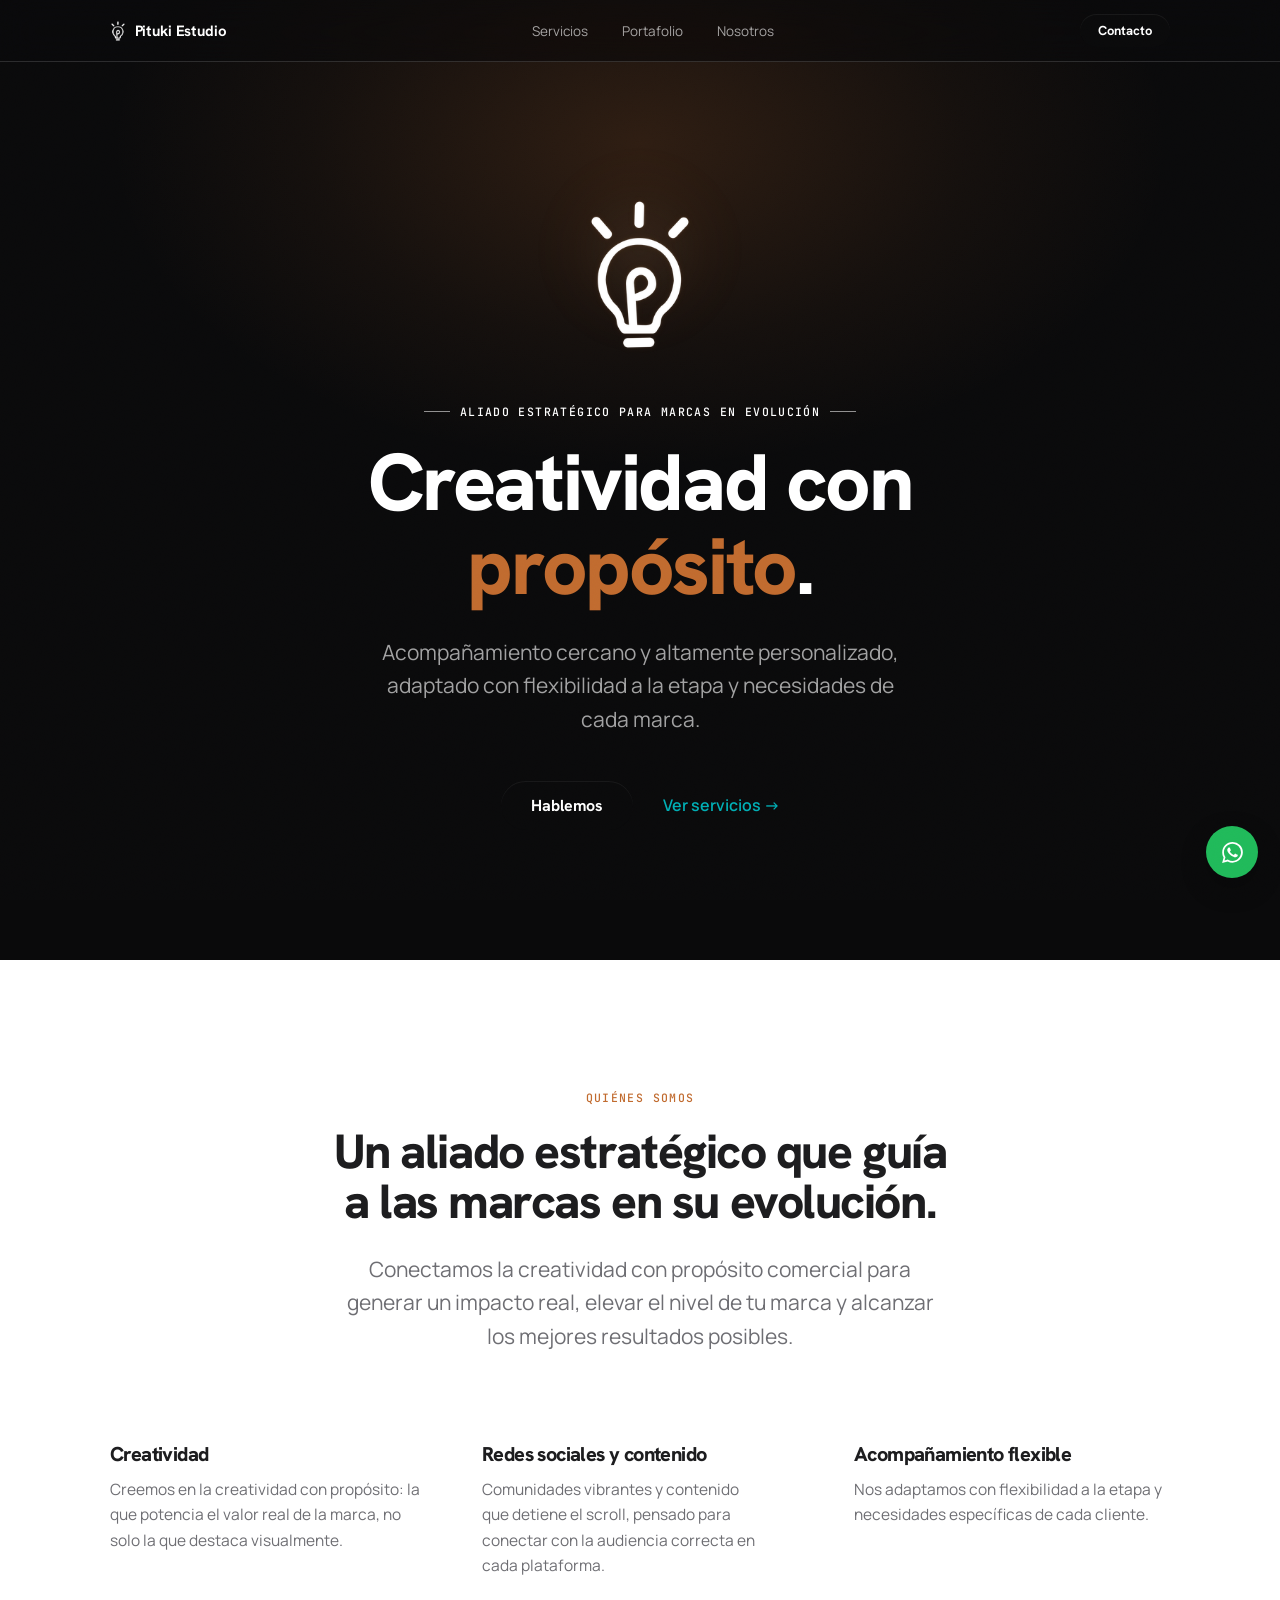
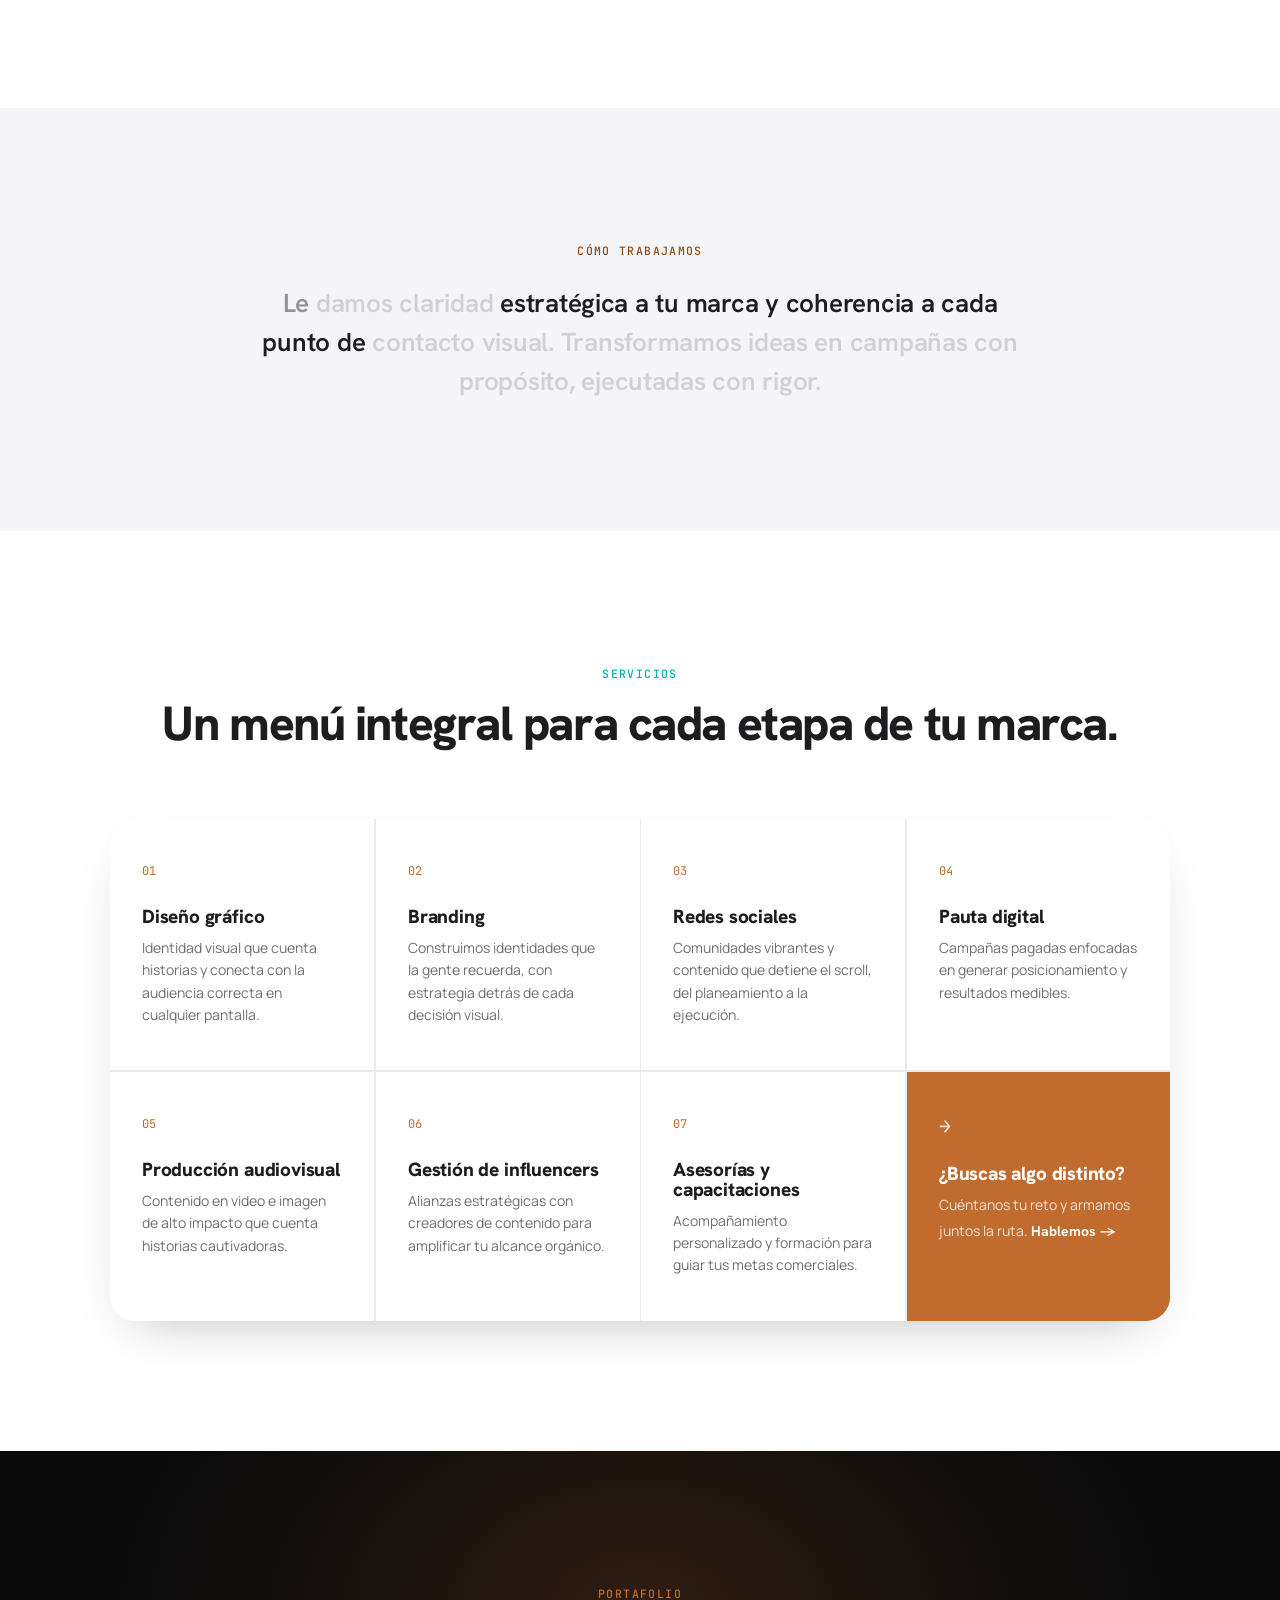
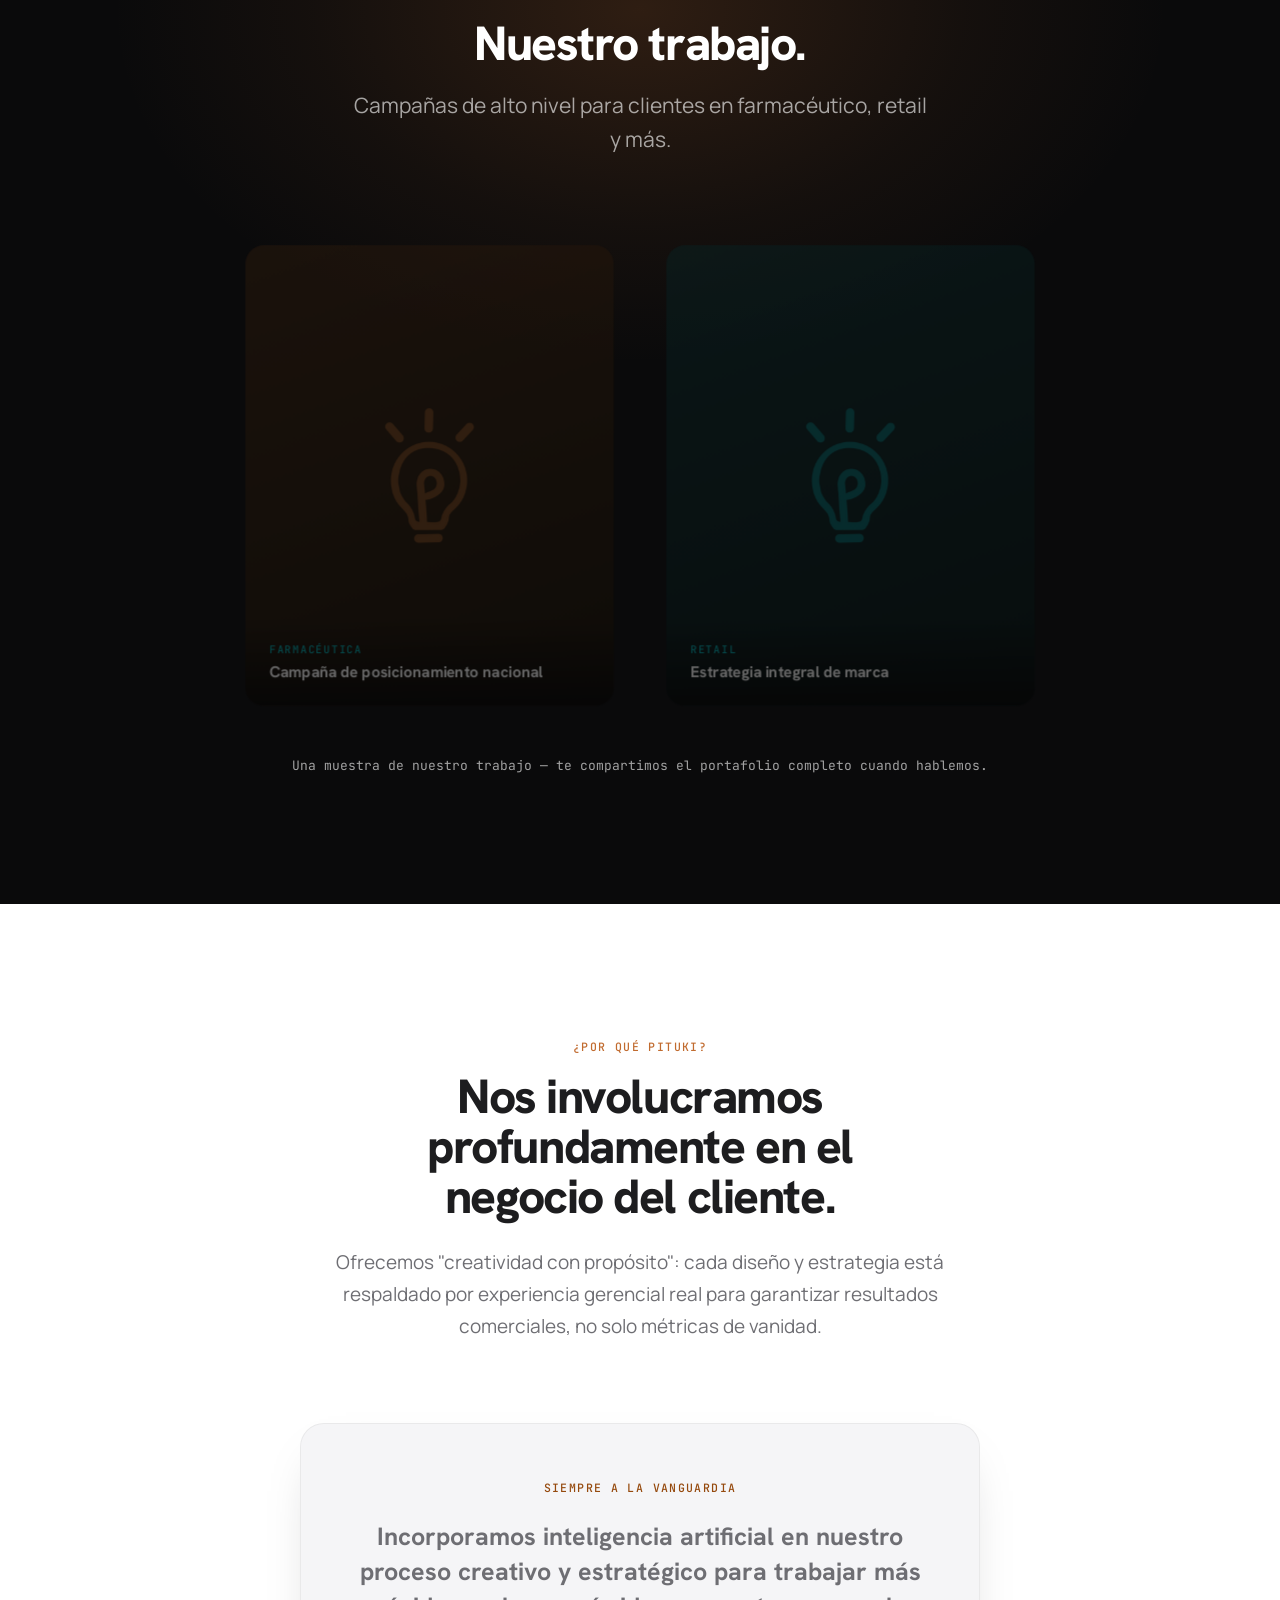
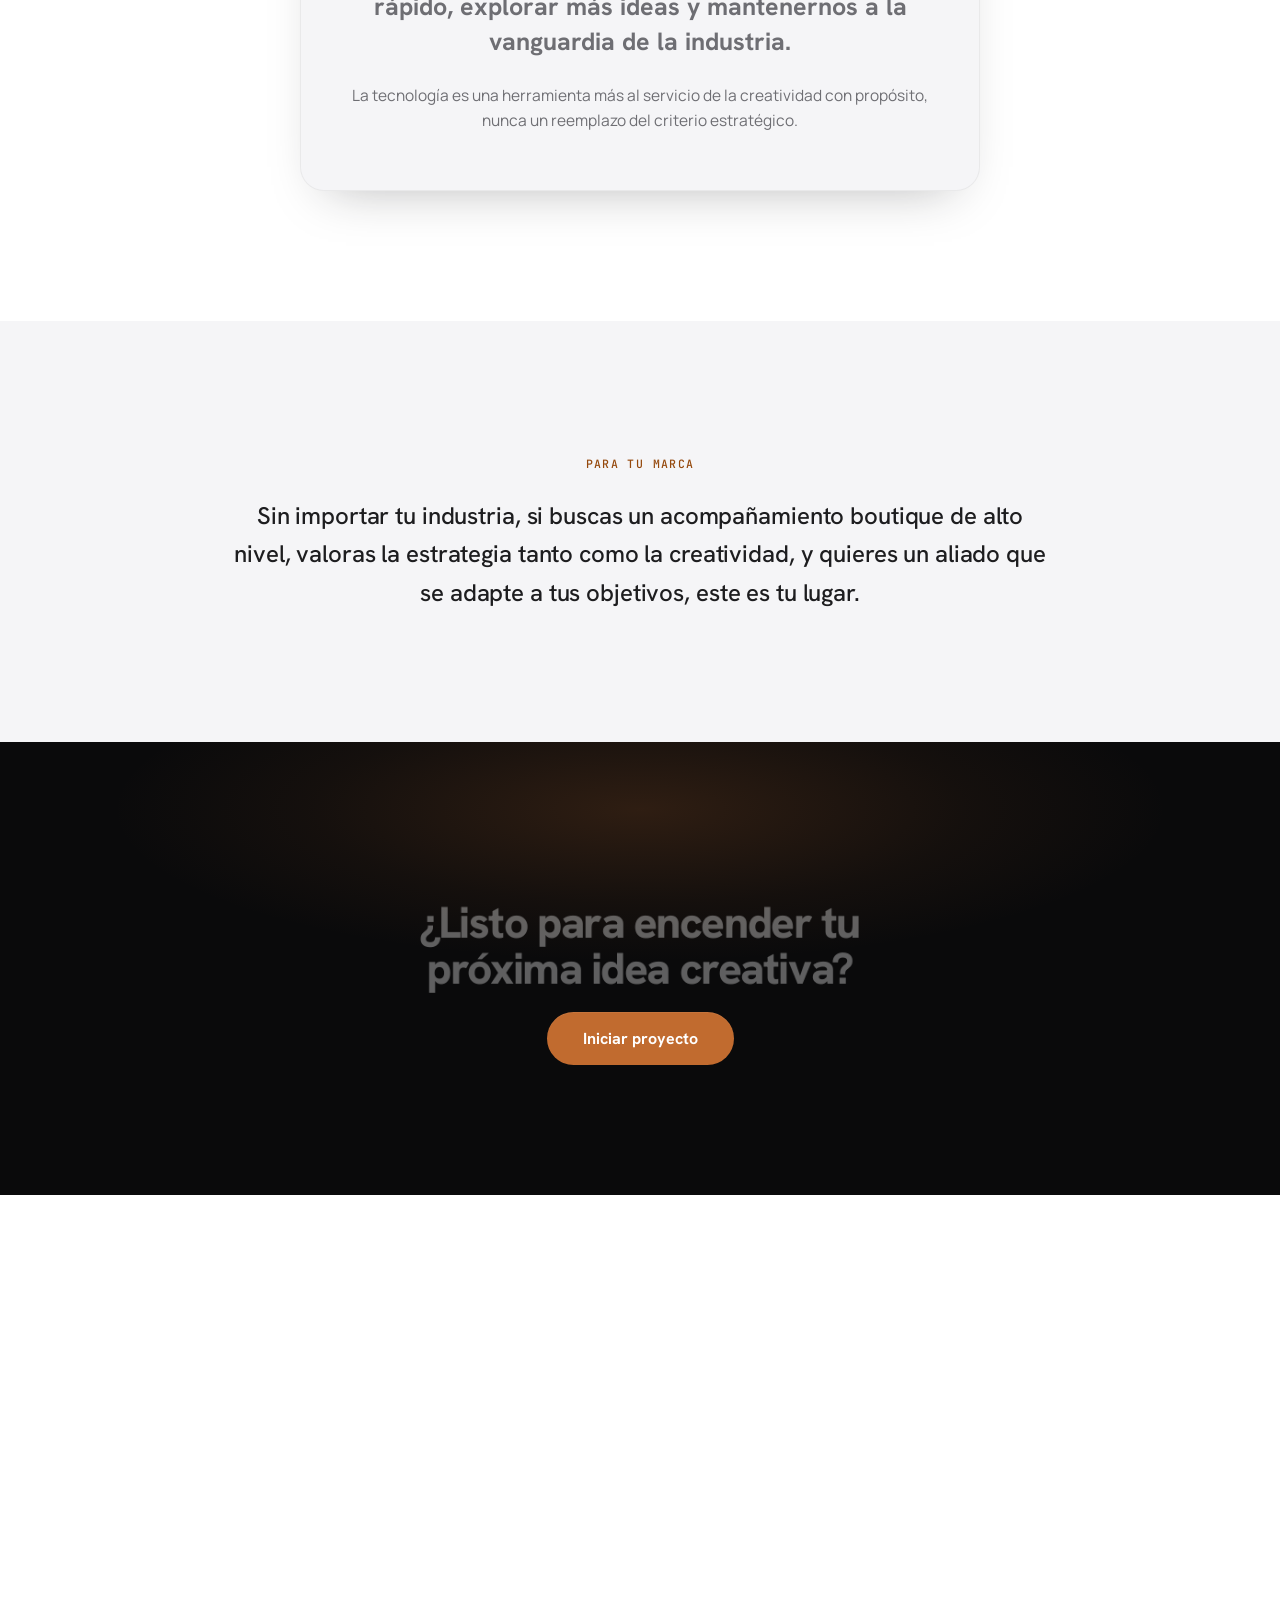
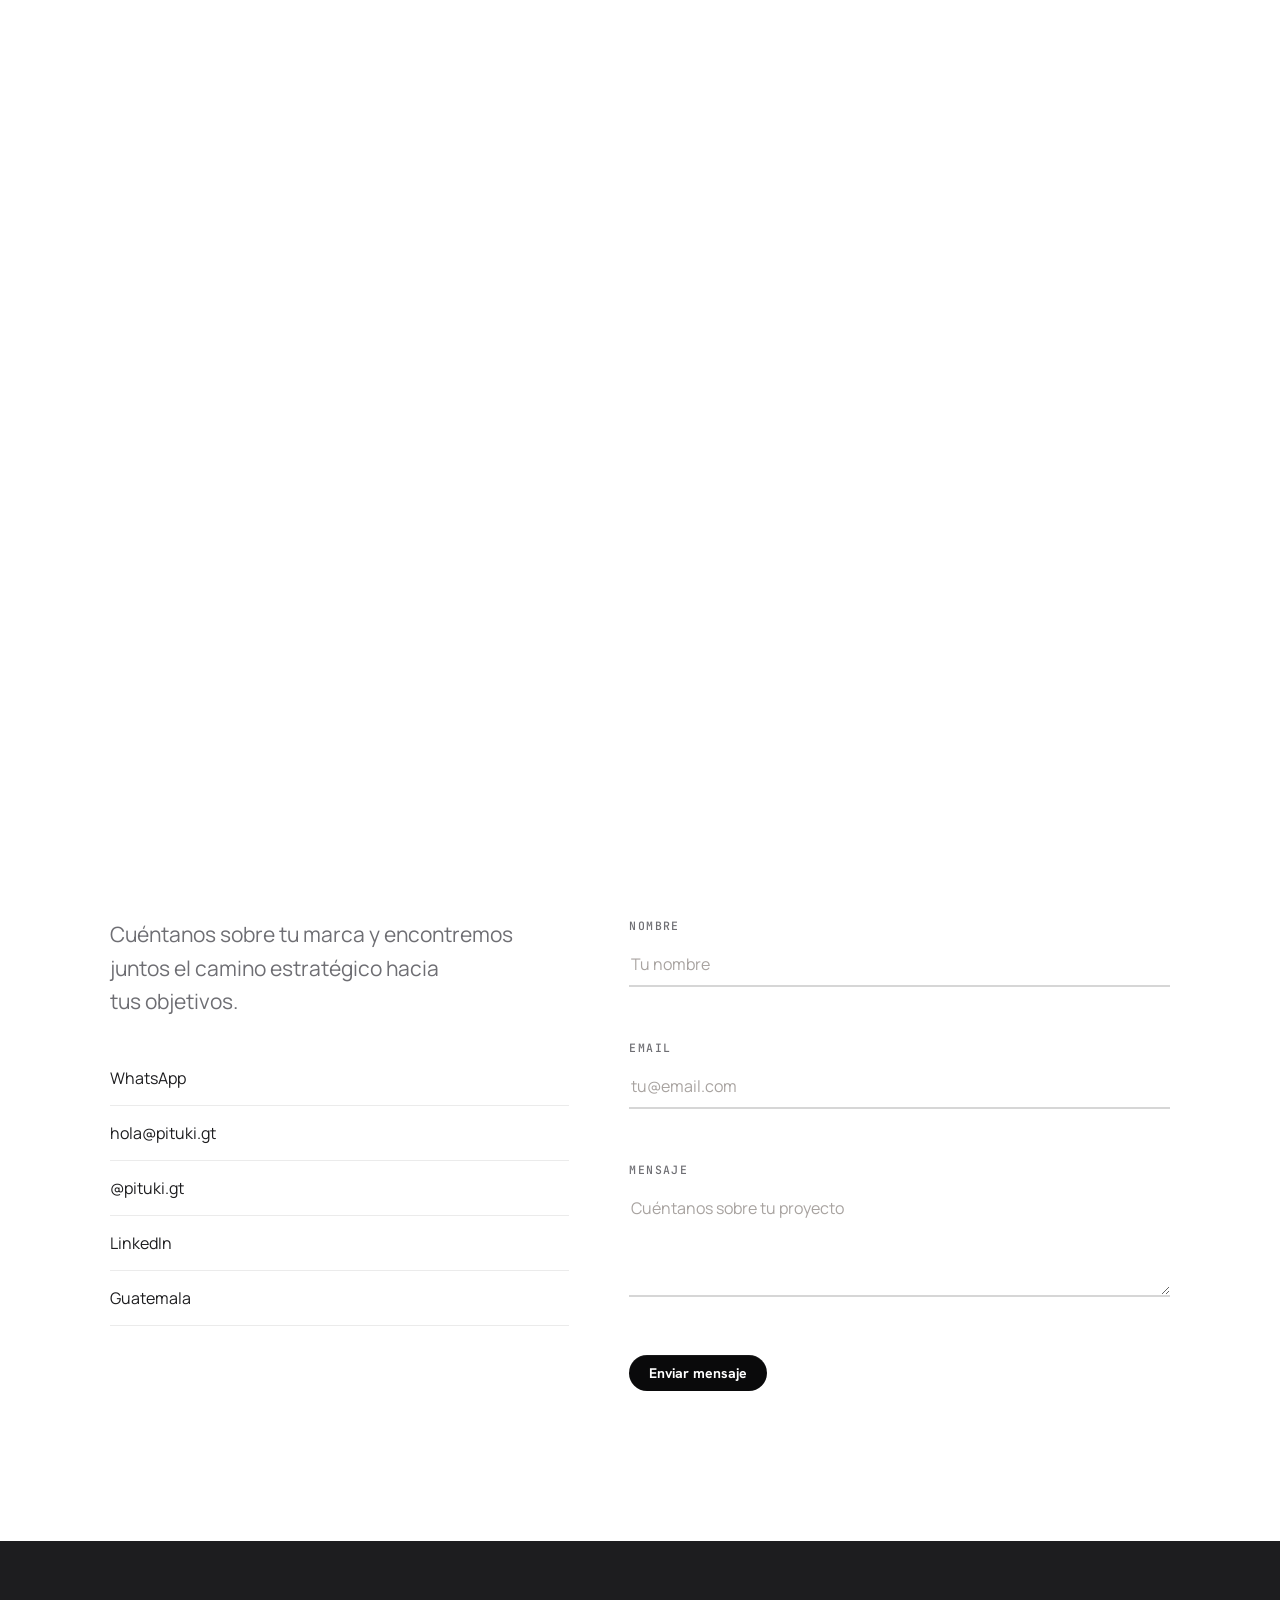
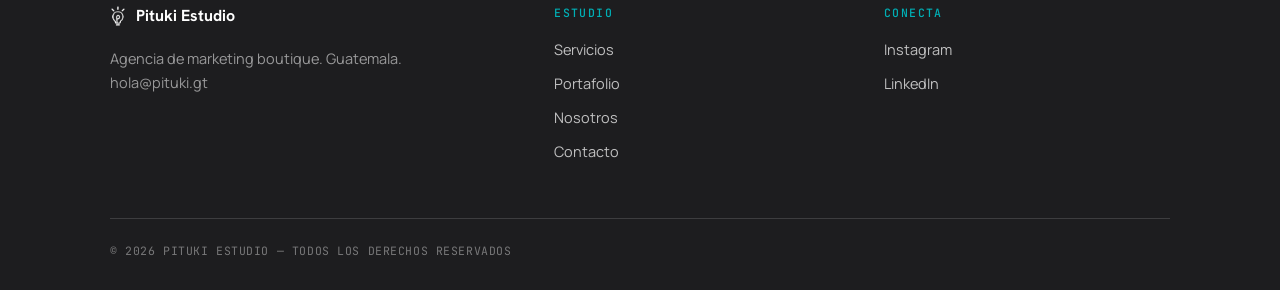
==== index.html @ 7d59afbc "Conectar contacto: WhatsApp real + formulario al correo (FormSubmit) - Numero de WhatsApp real (+502" ====
<!DOCTYPE html>
<html lang="es">
<head>
<meta charset="utf-8"/>
<meta name="viewport" content="width=device-width, initial-scale=1.0"/>
<title>Pituki Estudio — Diseño con Intención</title>
<meta name="description" content="Pituki Estudio — agencia de marketing boutique en Guatemala. Creatividad con propósito: branding, diseño, redes, pauta y producción audiovisual."/>
<meta name="theme-color" content="#0a0a0b"/>
<link rel="canonical" href="https://pituki-estudio.vercel.app/"/>
<link rel="icon" href="data:image/svg+xml,%3Csvg xmlns='http://www.w3.org/2000/svg' viewBox='0 0 32 32'%3E%3Crect width='32' height='32' rx='7' fill='%230a0a0b'/%3E%3Cpath d='M16 6a7 7 0 0 0-4 12.7V21a2 2 0 0 0 2 2h4a2 2 0 0 0 2-2v-2.3A7 7 0 0 0 16 6z' fill='none' stroke='%23c16b2f' stroke-width='2'/%3E%3Cpath d='M13.5 25.5h5' stroke='%23c16b2f' stroke-width='2' stroke-linecap='round'/%3E%3C/svg%3E"/>
<meta property="og:type" content="website"/>
<meta property="og:title" content="Pituki Estudio — Creatividad con propósito"/>
<meta property="og:description" content="Agencia de marketing boutique en Guatemala. Estrategia, branding, redes, pauta y producción audiovisual con propósito comercial."/>
<meta property="og:url" content="https://pituki-estudio.vercel.app/"/>
<meta property="og:locale" content="es_GT"/>
<meta name="twitter:card" content="summary_large_image"/>
<link rel="preconnect" href="https://fonts.googleapis.com">
<link rel="preconnect" href="https://fonts.gstatic.com" crossorigin>
<link href="https://fonts.googleapis.com/css2?family=Hanken+Grotesk:wght@500;600;700;800&family=Manrope:wght@400;500;600&family=JetBrains+Mono:wght@500&display=swap" rel="stylesheet">
<link rel="stylesheet" href="css/styles.css">
</head>
<body>
<div id="progress" aria-hidden="true"></div>

<nav id="mainNav" class="dark">
  <div class="nav-inner">
    <a href="#" class="brand">
      <img id="navLogo" src="[data-uri]" alt="Pituki Estudio"/>
      <span>Pituki Estudio</span>
    </a>
    <div class="nav-links">
      <a href="#servicios">Servicios</a>
      <a href="#portafolio">Portafolio</a>
      <a href="#nosotros">Nosotros</a>
    </div>
    <a href="#contacto" class="btn btn-primary">Contacto</a>
  </div>
</nav>

<main id="contenido">
<!-- HERO -->
<section class="band band-black" style="padding-top:190px;">
  <div class="wrap center hero-enter">
    <img class="icon-mark" src="[data-uri]" alt=""/>
    <div class="kicker label"><span class="rule"></span> ALIADO ESTRATÉGICO PARA MARCAS EN EVOLUCIÓN <span class="rule"></span></div>
    <h1 class="h-hero">Creatividad con<br/><em>propósito</em>.</h1>
    <p class="sub center" style="margin-top:28px;">Acompañamiento cercano y altamente personalizado, adaptado con flexibilidad a la etapa y necesidades de cada marca.</p>
    <div class="hero-actions">
      <a href="#contacto" class="btn btn-primary" style="padding:14px 30px; font-size:16px;">Hablemos</a>
      <a href="#servicios" class="link-more">Ver servicios →</a>
    </div>
  </div>
</section>

<!-- NOSOTROS -->
<section id="nosotros" class="band band-white">
  <div class="wrap center rv">
    <div class="kicker label" style="color:var(--terracotta);"><span class="rule" style="background:var(--terracotta);"></span> QUIÉNES SOMOS <span class="rule" style="background:var(--terracotta);"></span></div>
    <h2 class="h-section center" style="max-width:820px;">Un aliado estratégico que guía a las marcas en su evolución.</h2>
    <p class="sub center" style="margin:26px auto 0;">Conectamos la creatividad con propósito comercial para generar un impacto real, elevar el nivel de tu marca y alcanzar los mejores resultados posibles.</p>
    <div class="pillars" data-stagger>
      <div><h4>Creatividad</h4><p>Creemos en la creatividad con propósito: la que potencia el valor real de la marca, no solo la que destaca visualmente.</p></div>
      <div><h4>Redes sociales y contenido</h4><p>Comunidades vibrantes y contenido que detiene el scroll, pensado para conectar con la audiencia correcta en cada plataforma.</p></div>
      <div><h4>Acompañamiento flexible</h4><p>Nos adaptamos con flexibilidad a la etapa y necesidades específicas de cada cliente.</p></div>
    </div>
  </div>
</section>

<!-- PROBLEMA -->
<section class="band band-gray">
  <div class="wrap center rv">
    <span class="label" style="color:var(--terracotta-deep);">CÓMO TRABAJAMOS</span>
    <p class="sc-words" style="font-family:'Hanken Grotesk'; font-weight:600; font-size:26px; line-height:1.5; max-width:760px; margin:24px auto 0; letter-spacing:-0.01em;">
      Le damos claridad estratégica a tu marca y coherencia a cada punto de contacto visual. Transformamos ideas en campañas con propósito, ejecutadas con rigor.
    </p>
  </div>
</section>

<!-- SERVICIOS -->
<section id="servicios" class="band band-white">
  <div class="wrap">
    <div class="center rv">
      <span class="label" style="color:var(--cyan);">SERVICIOS</span>
      <h2 class="h-section center" style="margin-top:16px;">Un menú integral para cada etapa de tu marca.</h2>
    </div>
    <div class="svc-grid" data-stagger>
      <div class="svc-tile"><span class="svc-num">01</span><h3>Diseño gráfico</h3><p>Identidad visual que cuenta historias y conecta con la audiencia correcta en cualquier pantalla.</p></div>
      <div class="svc-tile"><span class="svc-num">02</span><h3>Branding</h3><p>Construimos identidades que la gente recuerda, con estrategia detrás de cada decisión visual.</p></div>
      <div class="svc-tile"><span class="svc-num">03</span><h3>Redes sociales</h3><p>Comunidades vibrantes y contenido que detiene el scroll, del planeamiento a la ejecución.</p></div>
      <div class="svc-tile"><span class="svc-num">04</span><h3>Pauta digital</h3><p>Campañas pagadas enfocadas en generar posicionamiento y resultados medibles.</p></div>
      <div class="svc-tile"><span class="svc-num">05</span><h3>Producción audiovisual</h3><p>Contenido en video e imagen de alto impacto que cuenta historias cautivadoras.</p></div>
      <div class="svc-tile"><span class="svc-num">06</span><h3>Gestión de influencers</h3><p>Alianzas estratégicas con creadores de contenido para amplificar tu alcance orgánico.</p></div>
      <div class="svc-tile"><span class="svc-num">07</span><h3>Asesorías y capacitaciones</h3><p>Acompañamiento personalizado y formación para guiar tus metas comerciales.</p></div>
      <a href="#contacto" class="svc-tile svc-cta"><span class="svc-num">→</span><h3>¿Buscas algo distinto?</h3><p>Cuéntanos tu reto y armamos juntos la ruta. <span class="svc-cta-link">Hablemos →</span></p></a>
    </div>
  </div>
</section>

<!-- PORTAFOLIO -->
<section id="portafolio" class="band band-black">
  <div class="wrap">
    <div class="center rv">
      <span class="label" style="color:var(--terracotta);">PORTAFOLIO</span>
      <h2 class="h-section center" style="margin-top:16px;">Nuestro trabajo.</h2>
      <p class="sub center" style="margin:20px auto 0;">Campañas de alto nivel para clientes en farmacéutico, retail y más.</p>
    </div>
    <div class="port-grid">
      <div class="port-card" style="background:linear-gradient(160deg,#3a2312,#1a1208);">
        <div class="field"><img src="[data-uri]" alt=""/></div>
        <div class="drawer"><span class="label">FARMACÉUTICA</span><strong>Campaña de posicionamiento nacional</strong></div>
      </div>
      <div class="port-card" style="background:linear-gradient(160deg,#0d2e2f,#071617);">
        <div class="field"><img src="[data-uri]" alt=""/></div>
        <div class="drawer"><span class="label">RETAIL</span><strong>Estrategia integral de marca</strong></div>
      </div>
    </div>
    <p class="port-note">Una muestra de nuestro trabajo — te compartimos el portafolio completo cuando hablemos.</p>
  </div>
</section>

<!-- DIFERENCIADORES -->
<section class="band band-white">
  <div class="wrap diff-wrap rv">
    <span class="label" style="color:var(--terracotta);">¿POR QUÉ PITUKI?</span>
    <h2 class="h-section center" style="margin-top:16px;">Nos involucramos profundamente en el negocio del cliente.</h2>
    <p>Ofrecemos "creatividad con propósito": cada diseño y estrategia está respaldado por experiencia gerencial real para garantizar resultados comerciales, no solo métricas de vanidad.</p>
    <div class="achievement">
      <span class="label">SIEMPRE A LA VANGUARDIA</span>
      <p>Incorporamos inteligencia artificial en nuestro proceso creativo y estratégico para trabajar más rápido, explorar más ideas y mantenernos a la vanguardia de la industria.</p>
      <p>La tecnología es una herramienta más al servicio de la creatividad con propósito, nunca un reemplazo del criterio estratégico.</p>
    </div>
  </div>
</section>

<!-- PARA TI -->
<section class="band band-gray">
  <div class="wrap center rv">
    <span class="label" style="color:var(--terracotta-deep);">PARA TU MARCA</span>
    <p style="font-family:'Hanken Grotesk'; font-weight:500; font-size:24px; line-height:1.6; max-width:820px; margin:24px auto 0; letter-spacing:-0.005em;">
      Sin importar tu industria, si buscas un acompañamiento boutique de alto nivel, valoras la estrategia tanto como la creatividad, y quieres un aliado que se adapte a tus objetivos, este es tu lugar.
    </p>
  </div>
</section>

<!-- CTA -->
<section class="band band-black sc-peak">
  <span class="sc-bloom" aria-hidden="true"></span>
  <div class="wrap center rv">
    <h2 class="h-section center" style="max-width:640px; margin:0 auto;">¿Listo para encender tu próxima idea creativa?</h2>
    <div class="cta-actions">
      <a href="#contacto" class="btn btn-primary" style="background:var(--terracotta); padding:16px 36px; font-size:16px;">Iniciar proyecto</a>
    </div>
  </div>
</section>

<!-- CONTACTO -->
<section id="contacto" class="band band-white">
  <div class="wrap">
    <div class="center rv">
      <span class="label" style="color:var(--cyan);">CONTACTO</span>
      <h2 class="h-section center" style="margin-top:16px;">Hablemos.</h2>
    </div>
    <div class="contact-grid rv">
      <div>
        <p class="sub">Cuéntanos sobre tu marca y encontremos juntos el camino estratégico hacia tus objetivos.</p>
        <div class="contact-list">
          <a href="https://wa.me/50251315816">WhatsApp</a>
          <a href="mailto:hola@pituki.gt">hola@pituki.gt</a>
          <a href="https://instagram.com/pituki.gt">@pituki.gt</a>
          <a href="https://www.linkedin.com/company/pituki">LinkedIn</a>
          <div>Guatemala</div>
        </div>
      </div>
      <form id="contactForm" novalidate>
        <div class="field-group">
          <label class="label" for="cf-nombre">NOMBRE</label>
          <input id="cf-nombre" name="nombre" type="text" autocomplete="name" placeholder="Tu nombre"/>
          <span class="field-error" data-for="cf-nombre">Escribe tu nombre.</span>
        </div>
        <div class="field-group">
          <label class="label" for="cf-email">EMAIL</label>
          <input id="cf-email" name="email" type="email" autocomplete="email" placeholder="tu@email.com"/>
          <span class="field-error" data-for="cf-email">Escribe un correo válido.</span>
        </div>
        <div class="field-group">
          <label class="label" for="cf-mensaje">MENSAJE</label>
          <textarea id="cf-mensaje" name="mensaje" rows="4" placeholder="Cuéntanos sobre tu proyecto"></textarea>
          <span class="field-error" data-for="cf-mensaje">Cuéntanos un poco sobre tu proyecto.</span>
        </div>
        <button type="submit" class="btn btn-primary">Enviar mensaje</button>
        <p class="form-msg" role="status" aria-live="polite"></p>
      </form>
    </div>
  </div>
</section>
</main>

<footer>
  <div class="wrap">
    <div class="foot-grid">
      <div>
        <div class="foot-brand"><img src="[data-uri]" alt="Pituki Estudio"/><span>Pituki Estudio</span></div>
        <p>Agencia de marketing boutique. Guatemala.<br/>hola@pituki.gt</p>
      </div>
      <div>
        <h5 class="label">ESTUDIO</h5>
        <ul><li><a href="#servicios">Servicios</a></li><li><a href="#portafolio">Portafolio</a></li><li><a href="#nosotros">Nosotros</a></li><li><a href="#contacto">Contacto</a></li></ul>
      </div>
      <div>
        <h5 class="label">CONECTA</h5>
        <ul><li><a href="https://instagram.com/pituki.gt">Instagram</a></li><li><a href="https://www.linkedin.com/company/pituki">LinkedIn</a></li></ul>
      </div>
    </div>
    <div class="foot-bottom">© 2026 PITUKI ESTUDIO — TODOS LOS DERECHOS RESERVADOS</div>
  </div>
</footer>

<a id="wa" href="https://wa.me/50251315816" target="_blank" aria-label="WhatsApp">
  <svg viewBox="0 0 24 24" fill="white"><path d="M12.04 2C6.58 2 2.13 6.45 2.13 11.91c0 1.72.45 3.4 1.31 4.88L2.05 22l5.36-1.4a9.9 9.9 0 0 0 4.63 1.18h.01c5.46 0 9.9-4.45 9.9-9.91 0-2.65-1.03-5.14-2.9-7.01A9.82 9.82 0 0 0 12.04 2zm0 18.06h-.01a8.2 8.2 0 0 1-4.18-1.14l-.3-.18-3.18.83.85-3.1-.2-.32a8.18 8.18 0 0 1-1.26-4.36c0-4.52 3.68-8.2 8.2-8.2 2.19 0 4.25.85 5.8 2.4a8.14 8.14 0 0 1 2.4 5.8c0 4.52-3.68 8.27-8.12 8.27zm4.5-6.15c-.25-.12-1.46-.72-1.69-.8-.23-.08-.39-.12-.56.12-.16.25-.64.8-.78.96-.14.16-.29.18-.53.06-.25-.12-1.04-.38-1.99-1.22a7.46 7.46 0 0 1-1.38-1.71c-.14-.25-.02-.38.11-.5.11-.11.25-.29.37-.43.12-.14.16-.25.25-.41.08-.16.04-.31-.02-.43-.06-.12-.56-1.35-.77-1.85-.2-.48-.41-.42-.56-.43h-.48c-.16 0-.43.06-.66.31-.23.25-.86.85-.86 2.07 0 1.22.89 2.4 1.01 2.56.12.16 1.75 2.67 4.24 3.74.59.26 1.05.41 1.41.52.59.19 1.13.16 1.55.1.47-.07 1.46-.6 1.67-1.18.21-.58.21-1.07.14-1.18-.06-.1-.22-.16-.47-.28z"/></svg>
</a>

<script src="js/vendor/gsap.min.js"></script>
<script src="js/vendor/ScrollTrigger.min.js"></script>
<script src="js/main.js"></script>
<script src="js/scroll.js"></script>
</body>
</html>
---- css/styles.css ----
/* ==========================================================================
   Pituki Estudio — Hoja de estilos
   Sistema de diseno: secciones full-bleed alternando negro/blanco/gris,
   tipografia Hanken Grotesk / Manrope / JetBrains Mono.
   ========================================================================== */

  :root{
    --black:#0a0a0b;              /* off-black tibio en vez de negro puro */
    --ink:#1d1d1f;               /* texto principal, mas suave que el negro */
    --white:#ffffff;
    --gray:#f5f5f7;
    --gray-deep:#1d1d1f;
    --terracotta:#c16b2f;
    --terracotta-deep:#95490d;
    --cyan:#00afb5;
    --muted:#6e6e73;
    --muted-dark:rgba(255,255,255,0.62);
    --line:rgba(0,0,0,0.08);
    --line-inverse:rgba(255,255,255,0.14);
    --ease:cubic-bezier(.16,1,.3,1);
    --shadow-soft:0 22px 50px -28px rgba(29,29,31,.35);   /* sombra neutra suave */
    --shadow-warm:0 26px 60px -30px rgba(149,73,13,.42);  /* sombra tintada terracota */
  }
  *{box-sizing:border-box; margin:0; padding:0;}
  html{scroll-behavior:smooth;}
  body{font-family:'Manrope',sans-serif; background:var(--white); color:var(--ink); -webkit-font-smoothing:antialiased; overflow-x:hidden;}
  h1,h2,h3,h4,.display{font-family:'Hanken Grotesk',sans-serif; font-weight:800; letter-spacing:-0.03em; line-height:1.04; text-wrap:balance;}
  p{text-wrap:pretty;}
  .label{font-family:'JetBrains Mono',monospace; font-size:11.5px; font-weight:500; letter-spacing:0.12em; text-transform:uppercase; font-variant-numeric:tabular-nums;}
  a{color:inherit; text-decoration:none;}
  img{display:block; max-width:100%;}
  button{font-family:inherit; cursor:pointer; border:none; background:none;}

  /* Accesibilidad: anillo de foco visible y consistente para teclado */
  a:focus-visible, button:focus-visible, input:focus-visible, textarea:focus-visible{
    outline:2px solid var(--terracotta); outline-offset:3px; border-radius:5px;
  }

  /* Grano sutil global: rompe la planitud digital sin ensuciar el color */
  body::after{
    content:''; position:fixed; inset:0; z-index:9999; pointer-events:none; opacity:.035;
    mix-blend-mode:overlay;
    background-image:url("data:image/svg+xml,%3Csvg xmlns='http://www.w3.org/2000/svg' width='140' height='140'%3E%3Cfilter id='n'%3E%3CfeTurbulence type='fractalNoise' baseFrequency='0.9' numOctaves='2' stitchTiles='stitch'/%3E%3C/filter%3E%3Crect width='100%25' height='100%25' filter='url(%23n)'/%3E%3C/svg%3E");
  }

  /* Barra de progreso de lectura (scroll) — animada por transform (GPU) */
  #progress{position:fixed; top:0; left:0; height:2px; width:100%; z-index:200;
    transform:scaleX(0); transform-origin:left; will-change:transform;
    background:linear-gradient(90deg, var(--terracotta), var(--terracotta-deep));}
  .wrap{max-width:1180px; margin:0 auto; padding:0 24px;}
  @media(min-width:900px){ .wrap{padding:0 60px;} }
  .center{text-align:center; margin-left:auto; margin-right:auto;}

  /* --- Scroll reveal: mas fluido, con blur + micro-escala, sin perder sobriedad --- */
  .rv{opacity:0; transform:translateY(30px) scale(.985); filter:blur(6px);
      transition:opacity .9s var(--ease), transform 1.05s var(--ease), filter .9s var(--ease);
      will-change:opacity, transform, filter;}
  .rv.on{opacity:1; transform:none; filter:blur(0);}

  /* Reveal escalonado: los hijos de un grupo [data-stagger] entran en secuencia (delay via JS) */
  [data-stagger]{--stagger-step:70ms;}

  /* Entrada del hero al cargar la pagina */
  @keyframes heroIn{from{opacity:0; transform:translateY(26px); filter:blur(10px);}
                    to{opacity:1; transform:none; filter:blur(0);}}
  .hero-enter > *{opacity:0; animation:heroIn 1.05s var(--ease) forwards;}
  .hero-enter > *:nth-child(1){animation-delay:.05s;}
  .hero-enter > *:nth-child(2){animation-delay:.16s;}
  .hero-enter > *:nth-child(3){animation-delay:.27s;}
  .hero-enter > *:nth-child(4){animation-delay:.38s;}
  .hero-enter > *:nth-child(5){animation-delay:.49s;}

  @media (prefers-reduced-motion: reduce){
    .rv{opacity:1; transform:none; filter:none; transition:none;}
    .hero-enter > *{opacity:1; animation:none;}
    .icon-mark{animation:none; transform:none !important;}
    #progress{display:none;}
    html{scroll-behavior:auto;}
    *{scroll-behavior:auto !important;}
  }

  /* NAV */
  nav{position:fixed; top:0; left:0; width:100%; z-index:100; background:rgba(255,255,255,0.72); backdrop-filter:blur(18px) saturate(1.6); -webkit-backdrop-filter:blur(18px) saturate(1.6); border-bottom:1px solid var(--line); transition:background .3s, box-shadow .3s;}
  nav.scrolled{box-shadow:0 8px 30px -18px rgba(29,29,31,.4);}
  nav.dark{background:rgba(10,10,11,0.66); border-bottom:1px solid var(--line-inverse);}
  nav.dark.scrolled{box-shadow:0 8px 30px -16px rgba(0,0,0,.6);}
  .nav-inner{max-width:1180px; margin:0 auto; padding:14px 24px; display:flex; align-items:center; justify-content:space-between;}
  @media(min-width:900px){ .nav-inner{padding:14px 60px;} }
  .brand{display:flex; align-items:center; gap:9px;}
  .brand img{height:22px; width:auto;}
  .brand span{font-family:'Hanken Grotesk'; font-weight:700; font-size:15px; letter-spacing:-0.01em; transition:color .3s;}
  nav.dark .brand span{color:var(--white);}
  .nav-links{display:none; align-items:center; gap:34px;}
  @media(min-width:860px){ .nav-links{display:flex;} }
  .nav-links a{font-size:13.5px; color:var(--muted); transition:color .25s;}
  nav.dark .nav-links a{color:var(--muted-dark);}
  .nav-links a:hover{color:var(--black);}
  nav.dark .nav-links a:hover{color:var(--white);}
  .btn{display:inline-flex; align-items:center; gap:6px; font-family:'Hanken Grotesk'; font-weight:700; font-size:14px; padding:9px 20px; border-radius:100px; transition:transform .35s var(--ease), background .3s, opacity .3s;}
  .btn:active{transform:scale(0.96);}
  .btn-primary{background:var(--black); color:var(--white); box-shadow:0 1px 0 rgba(255,255,255,.06) inset;}
  .btn-primary:hover{background:var(--terracotta); transform:translateY(-2px); box-shadow:var(--shadow-warm);}
  .btn-primary:active{transform:scale(0.96) translateY(0);}
  nav .btn-primary{padding:8px 18px; font-size:13px;}
  .link-more{font-size:16px; color:var(--cyan); font-weight:600; display:inline-flex; align-items:center; gap:5px;}
  .link-more:hover{text-decoration:underline;}

  /* SECTION SHELLS -- full-bleed, alternating color = visual separation */
  .band{width:100%; padding:130px 0; position:relative;}
  @media(max-width:700px){ .band{padding:90px 0;} }
  /* Bandas oscuras con glow ambiental terracota (rompe la planitud del negro) */
  .band-black{background:var(--black); color:var(--white); overflow:hidden;}
  .band-black::before{content:''; position:absolute; top:-20%; left:50%; transform:translateX(-50%);
    width:min(1100px,120%); height:70%; pointer-events:none; z-index:0;
    background:radial-gradient(ellipse at center, rgba(193,107,47,.20), rgba(193,107,47,.06) 42%, transparent 68%);}
  .band-black > *{position:relative; z-index:1;}
  .band-white{background:var(--white); color:var(--ink);}
  .band-gray{background:var(--gray); color:var(--ink);}

  .kicker{display:flex; align-items:center; justify-content:center; gap:10px; margin-bottom:22px;}
  .kicker .rule{width:26px; height:1px; background:currentColor; opacity:.5;}

  .h-hero{font-size:40px;}
  @media(min-width:640px){ .h-hero{font-size:60px;} }
  @media(min-width:1000px){ .h-hero{font-size:80px;} }
  .h-hero em{font-style:normal; color:var(--terracotta);}

  .h-section{font-size:34px;}
  @media(min-width:700px){ .h-section{font-size:48px;} }

  .sub{font-size:18px; line-height:1.6; color:var(--muted); max-width:600px;}
  @media(min-width:700px){ .sub{font-size:21px;} }
  .band-black .sub{color:var(--muted-dark);}

  .hero-actions{display:flex; align-items:center; justify-content:center; gap:30px; flex-wrap:wrap; margin-top:44px;}

  /* --- Logo interactivo del hero: el "foco" se enciende segun donde esta el mouse --- */
  @property --lit{ syntax:'<number>'; inherits:true; initial-value:0; }
  .icon-mark{width:120px; margin:0 auto 40px; opacity:.92;}         /* fallback sin JS */
  .logo-stage{position:relative; display:inline-block; margin:0 auto 40px; --lit:0; --gx:50%; --gy:44%;}
  .logo-stage .icon-mark{margin:0; opacity:1; position:relative; z-index:1;
    filter:
      brightness(calc(1 + var(--lit)*0.45))
      drop-shadow(0 0 calc(var(--lit)*8px)  rgba(255,206,150,calc(var(--lit)*0.85)))
      drop-shadow(0 0 calc(var(--lit)*22px) rgba(224,126,54, calc(var(--lit)*0.60)));}
  .logo-glow{position:absolute; inset:-70%; z-index:0; pointer-events:none; border-radius:50%;
    background:radial-gradient(closest-side circle at var(--gx) var(--gy),
      rgba(255,196,132,calc(var(--lit)*0.55)),
      rgba(193,107,47, calc(var(--lit)*0.16)) 46%,
      transparent 72%);
    filter:blur(8px);}
  /* Respaldo suave si el usuario prefiere menos movimiento */
  @media (prefers-reduced-motion: reduce){
    .logo-stage{--lit:0.22;}
  }
  /* Pulso solo como fallback cuando el JS aun no envolvio el logo (icono directo del hero) */
  .hero-enter > .icon-mark{animation:pulse 5s ease-in-out infinite;}
  @keyframes pulse{0%,100%{opacity:.75; transform:scale(1);} 50%{opacity:1; transform:scale(1.04);}}

  /* PILLARS */
  .pillars{display:grid; grid-template-columns:1fr; gap:56px; margin-top:90px; text-align:center;}
  @media(min-width:760px){ .pillars{grid-template-columns:repeat(3,1fr); text-align:left;} }
  .pillars h4{font-size:20px; margin-bottom:12px;}
  .pillars p{font-size:15.5px; color:var(--muted); line-height:1.65;}

  /* SERVICIOS -- card grid, apple-style tiles */
  .svc-grid{display:grid; grid-template-columns:1fr; gap:2px; margin-top:70px; background:var(--line); border-radius:24px; overflow:hidden; box-shadow:var(--shadow-soft);}
  @media(min-width:700px){ .svc-grid{grid-template-columns:repeat(2,1fr);} }
  @media(min-width:1000px){ .svc-grid{grid-template-columns:repeat(4,1fr);} }
  .svc-tile{position:relative; background:var(--white); padding:44px 32px; overflow:hidden;
    transition:background .3s var(--ease); isolation:isolate;}
  .svc-tile:hover{background:var(--gray);}
  /* Spotlight: luz calida que sigue el cursor (posicion via JS: --mx/--my) */
  .svc-tile::after{content:''; position:absolute; inset:0; z-index:-1; opacity:0; pointer-events:none;
    background:radial-gradient(240px circle at var(--mx,50%) var(--my,0%), rgba(193,107,47,.10), transparent 60%);
    transition:opacity .35s var(--ease);}
  /* Linea de acento superior que se dibuja al entrar el cursor */
  .svc-tile::before{content:''; position:absolute; top:0; left:0; right:0; height:2px; z-index:1;
    background:var(--terracotta); transform:scaleX(0); transform-origin:left;
    transition:transform .45s var(--ease);}
  @media (hover:hover) and (pointer:fine){
    .svc-tile:hover::after{opacity:1;}
    .svc-tile:hover::before{transform:scaleX(1);}
  }
  .svc-num{font-family:'JetBrains Mono'; font-size:12px; color:var(--terracotta); display:block; margin-bottom:28px; font-variant-numeric:tabular-nums; transition:transform .4s var(--ease);}
  .svc-tile:hover .svc-num{transform:translateX(2px);}
  .svc-tile h3{font-size:19px; margin-bottom:10px; letter-spacing:-0.01em;}
  .svc-tile p{font-size:14px; color:var(--muted); line-height:1.6;}
  /* Tarjeta CTA que cierra la rejilla de servicios */
  .svc-cta{display:block; background:var(--terracotta); color:var(--white);}
  .svc-cta:hover{background:var(--terracotta-deep);}
  .svc-cta .svc-num{color:rgba(255,255,255,.85); font-size:20px; line-height:1;}
  .svc-cta:hover .svc-num{transform:translateX(4px);}
  .svc-cta h3{color:var(--white);}
  .svc-cta p{color:rgba(255,255,255,.82);}
  .svc-cta-link{display:inline-block; margin-top:4px; font-family:'Hanken Grotesk'; font-weight:700; color:var(--white);}
  .svc-cta::after{display:none;}   /* sin spotlight sobre el CTA */
  .svc-cta::before{display:none;}

  /* PORTAFOLIO */
  .port-grid{display:grid; grid-template-columns:1fr; gap:22px; margin-top:70px; max-width:820px; margin-left:auto; margin-right:auto;}
  @media(min-width:640px){ .port-grid{grid-template-columns:repeat(2,1fr);} }
  .port-card{position:relative; aspect-ratio:4/5; border-radius:20px; overflow:hidden;
    transition:transform .55s var(--ease), box-shadow .55s var(--ease);}
  .port-card .field img{transition:opacity .55s var(--ease), transform .55s var(--ease);}
  @media (hover:hover) and (pointer:fine){
    .port-card:hover{transform:translateY(-6px) scale(1.015); box-shadow:var(--shadow-warm);}
    .port-card:hover .field img{opacity:.72; transform:scale(1.06);}
  }
  .port-card .field{position:absolute; inset:0; display:flex; align-items:center; justify-content:center;}
  .port-card .field img{width:30%; opacity:.5;}
  .port-card .drawer{position:absolute; left:0; right:0; bottom:0; padding:26px; background:linear-gradient(to top, rgba(0,0,0,0.82), transparent);}
  .port-card .drawer .label{color:var(--cyan); margin-bottom:6px; display:block;}
  .port-card .drawer strong{font-family:'Hanken Grotesk'; font-size:17px; font-weight:700; color:var(--white);}
  .port-note{text-align:center; font-size:13px; color:var(--muted-dark); margin-top:32px; font-family:'JetBrains Mono';}

  /* DIFERENCIADORES */
  .diff-wrap{max-width:800px; margin:0 auto; text-align:center;}
  .diff-wrap p{font-size:19px; line-height:1.7; color:var(--muted); margin-top:24px;}
  .achievement{position:relative; background:var(--gray); border:1px solid rgba(0,0,0,.05); border-radius:24px; padding:56px 40px; margin-top:80px; text-align:center; max-width:760px; margin-left:auto; margin-right:auto; box-shadow:var(--shadow-soft);}
  .achievement .label{color:var(--terracotta-deep); margin-bottom:20px; display:block;}
  .achievement p:first-of-type{font-family:'Hanken Grotesk'; font-weight:700; font-size:25px; line-height:1.4; margin-bottom:16px;}
  .achievement p:last-of-type{font-size:15.5px; color:var(--muted); line-height:1.65;}

  /* CTA */
  .cta-actions{margin-top:40px;}

  /* --- Pico de scroll "la idea se enciende": luz calida que florece detras del CTA --- */
  .sc-peak{position:relative;}
  .sc-bloom{position:absolute; left:50%; top:44%; z-index:0; width:min(900px,120vw); aspect-ratio:1; margin-left:-0.5px;
    transform:translate(-50%,-50%); pointer-events:none; opacity:0; border-radius:50%;
    background:radial-gradient(closest-side circle,
      rgba(255,196,132,0.42), rgba(224,126,54,0.20) 40%, transparent 72%);
    filter:blur(10px);}
  .sc-peak .wrap{position:relative; z-index:1;}
  /* Palabras del reveal atado al scroll: sin JS quedan legibles (opacity 1 por defecto) */
  .sc-words .w{display:inline;}

  /* CONTACTO */
  .contact-grid{display:grid; grid-template-columns:1fr; gap:60px; margin-top:70px;}
  @media(min-width:900px){ .contact-grid{grid-template-columns:0.85fr 1fr;} }
  .contact-list{display:flex; flex-direction:column; gap:0; margin-top:32px;}
  .contact-list a, .contact-list div{display:flex; align-items:center; gap:12px; font-size:16px; padding:16px 0; border-bottom:1px solid var(--line); transition:color .25s var(--ease), transform .3s var(--ease);}
  @media (hover:hover) and (pointer:fine){ .contact-list a:hover{color:var(--terracotta); transform:translateX(6px);} }
  .field-group{margin-bottom:28px;}
  .field-group label{display:block; margin-bottom:10px; color:var(--muted);}
  .field-group input, .field-group textarea{width:100%; background:transparent; border:none; border-bottom:2px solid rgba(0,0,0,0.16); font-family:'Manrope'; font-size:16px; padding:10px 2px; color:var(--ink); transition:border-color .25s var(--ease);}
  .field-group input::placeholder, .field-group textarea::placeholder{color:#a8a3a0;}
  .field-group input:focus, .field-group textarea:focus{outline:none; border-color:var(--cyan);}
  /* Estados de validacion */
  .field-group.invalid input, .field-group.invalid textarea{border-color:#c0392b;}
  .field-error{display:block; margin-top:8px; font-size:12.5px; color:#c0392b; min-height:1em;
    opacity:0; transform:translateY(-3px); transition:opacity .25s var(--ease), transform .25s var(--ease);}
  .field-group.invalid .field-error{opacity:1; transform:none;}
  .form-msg{margin-top:20px; font-size:14.5px; line-height:1.5; opacity:0; transform:translateY(6px);
    transition:opacity .4s var(--ease), transform .4s var(--ease);}
  .form-msg.show{opacity:1; transform:none;}
  .form-msg.ok{color:var(--terracotta-deep);}
  .form-msg.err{color:#c0392b;}
  /* Boton "enviando" */
  .btn.is-loading{opacity:.7; pointer-events:none;}

  /* FOOTER */
  footer{background:var(--gray-deep); color:var(--white); padding:64px 0 32px;}
  .foot-grid{display:grid; grid-template-columns:1fr; gap:44px;}
  @media(min-width:800px){ .foot-grid{grid-template-columns:1.4fr 1fr 1fr;} }
  .foot-brand{display:flex; align-items:center; gap:10px; margin-bottom:20px;}
  .foot-brand img{height:22px;}
  .foot-brand span{font-family:'Hanken Grotesk'; font-weight:700; font-size:16px;}
  footer p{color:rgba(255,255,255,0.55); font-size:14.5px; line-height:1.7;}
  footer h5{color:var(--cyan); margin-bottom:18px;}
  footer ul{list-style:none; display:flex; flex-direction:column; gap:12px;}
  footer ul a{color:rgba(255,255,255,0.72); font-size:14.5px; transition:color .25s;}
  footer ul a:hover{color:var(--white);}
  .foot-bottom{margin-top:56px; padding-top:24px; border-top:1px solid var(--line-inverse); font-family:'JetBrains Mono'; font-size:11.5px; color:rgba(255,255,255,0.4); letter-spacing:0.05em;}

  #wa{position:fixed; right:22px; bottom:22px; z-index:90; width:52px; height:52px; border-radius:50%; background:#20BA5A; display:flex; align-items:center; justify-content:center; box-shadow:0 10px 26px rgba(0,0,0,0.25); transition:transform .3s var(--ease);}
  #wa:hover{transform:scale(1.08);}
  #wa svg{width:25px; height:25px;}
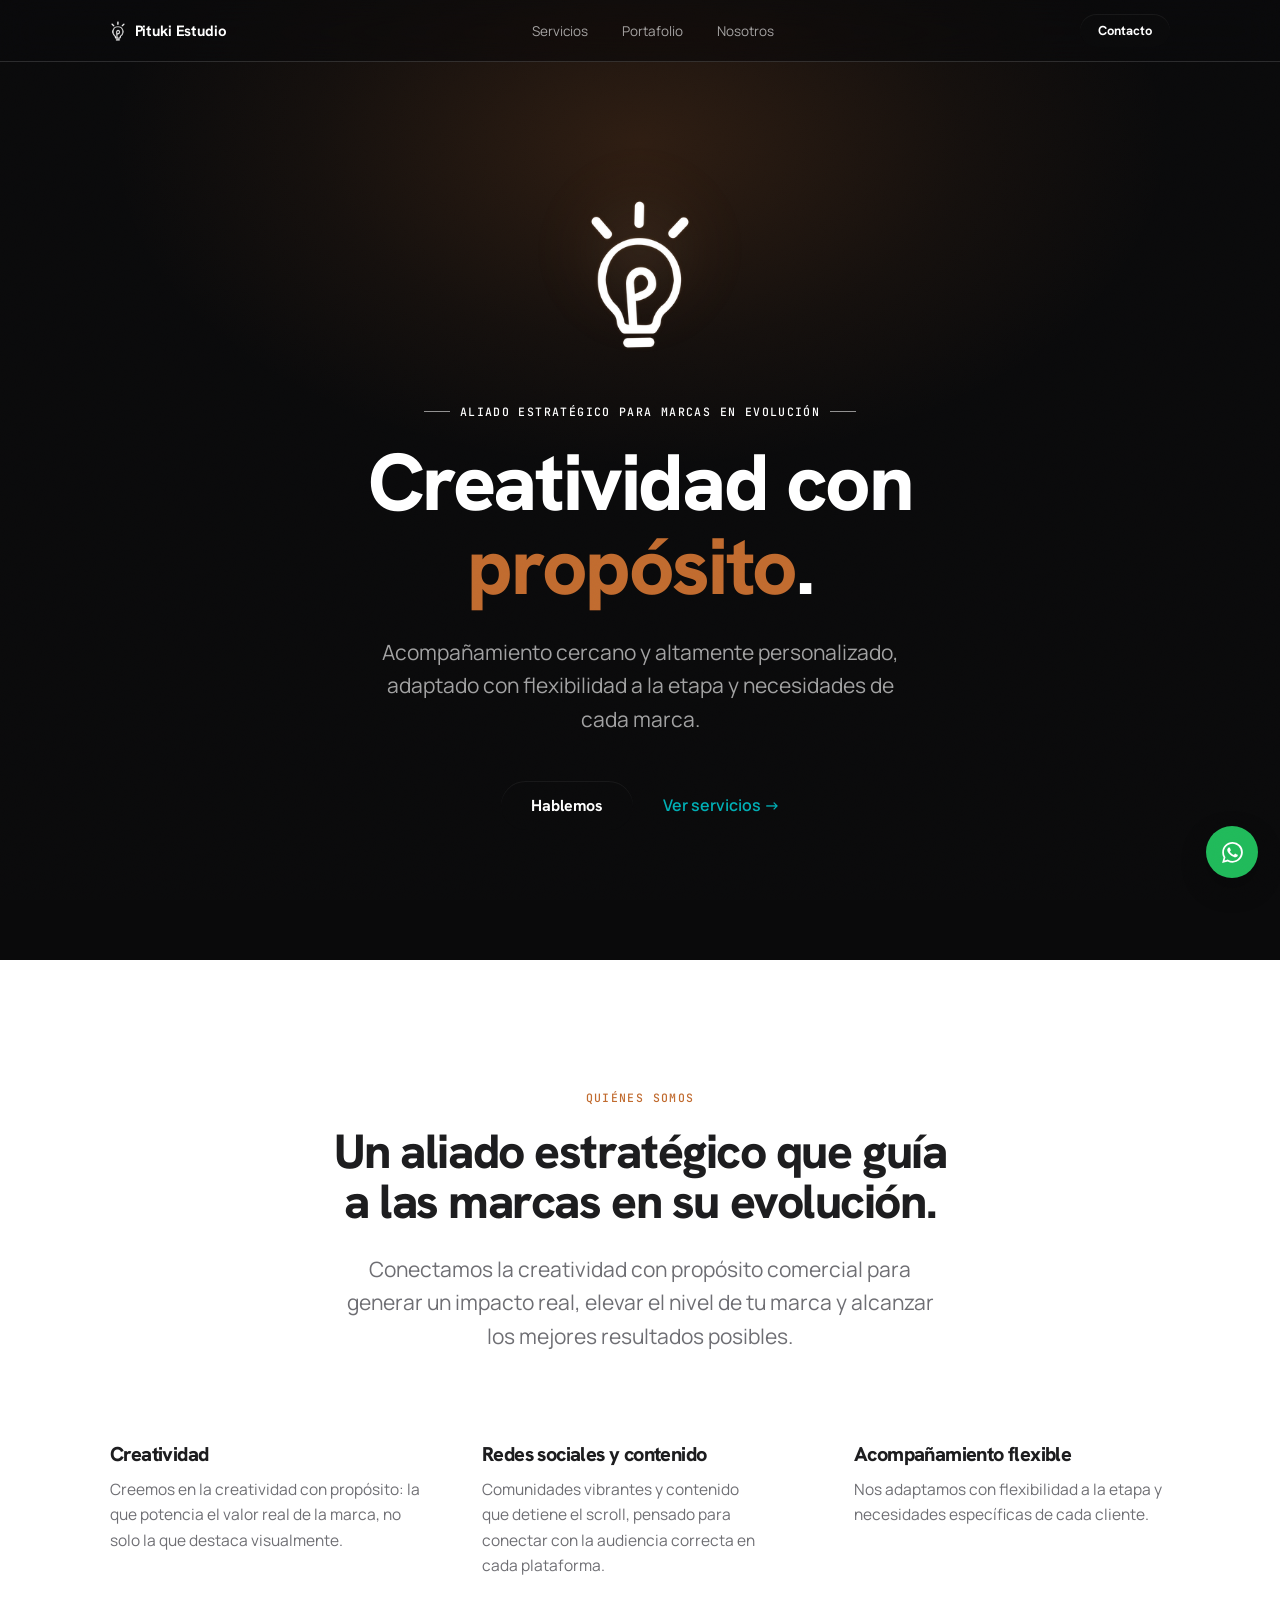
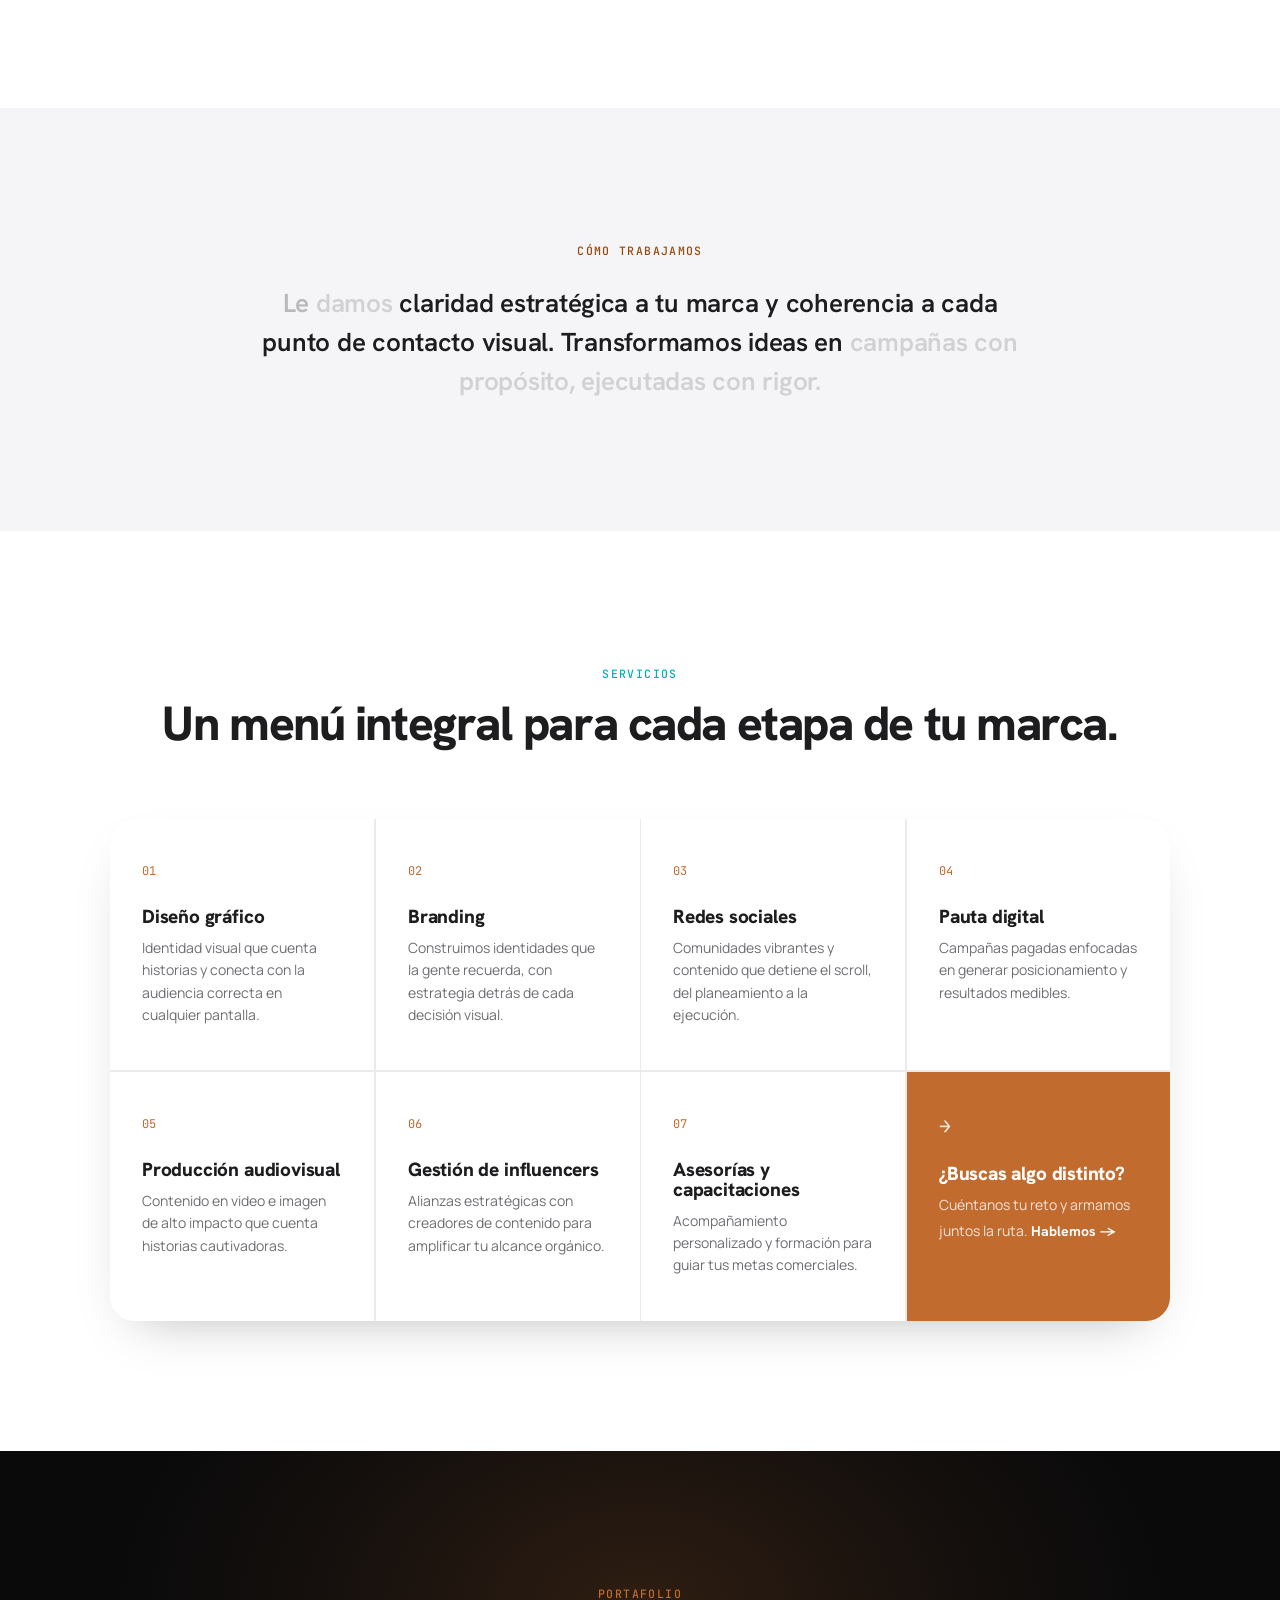
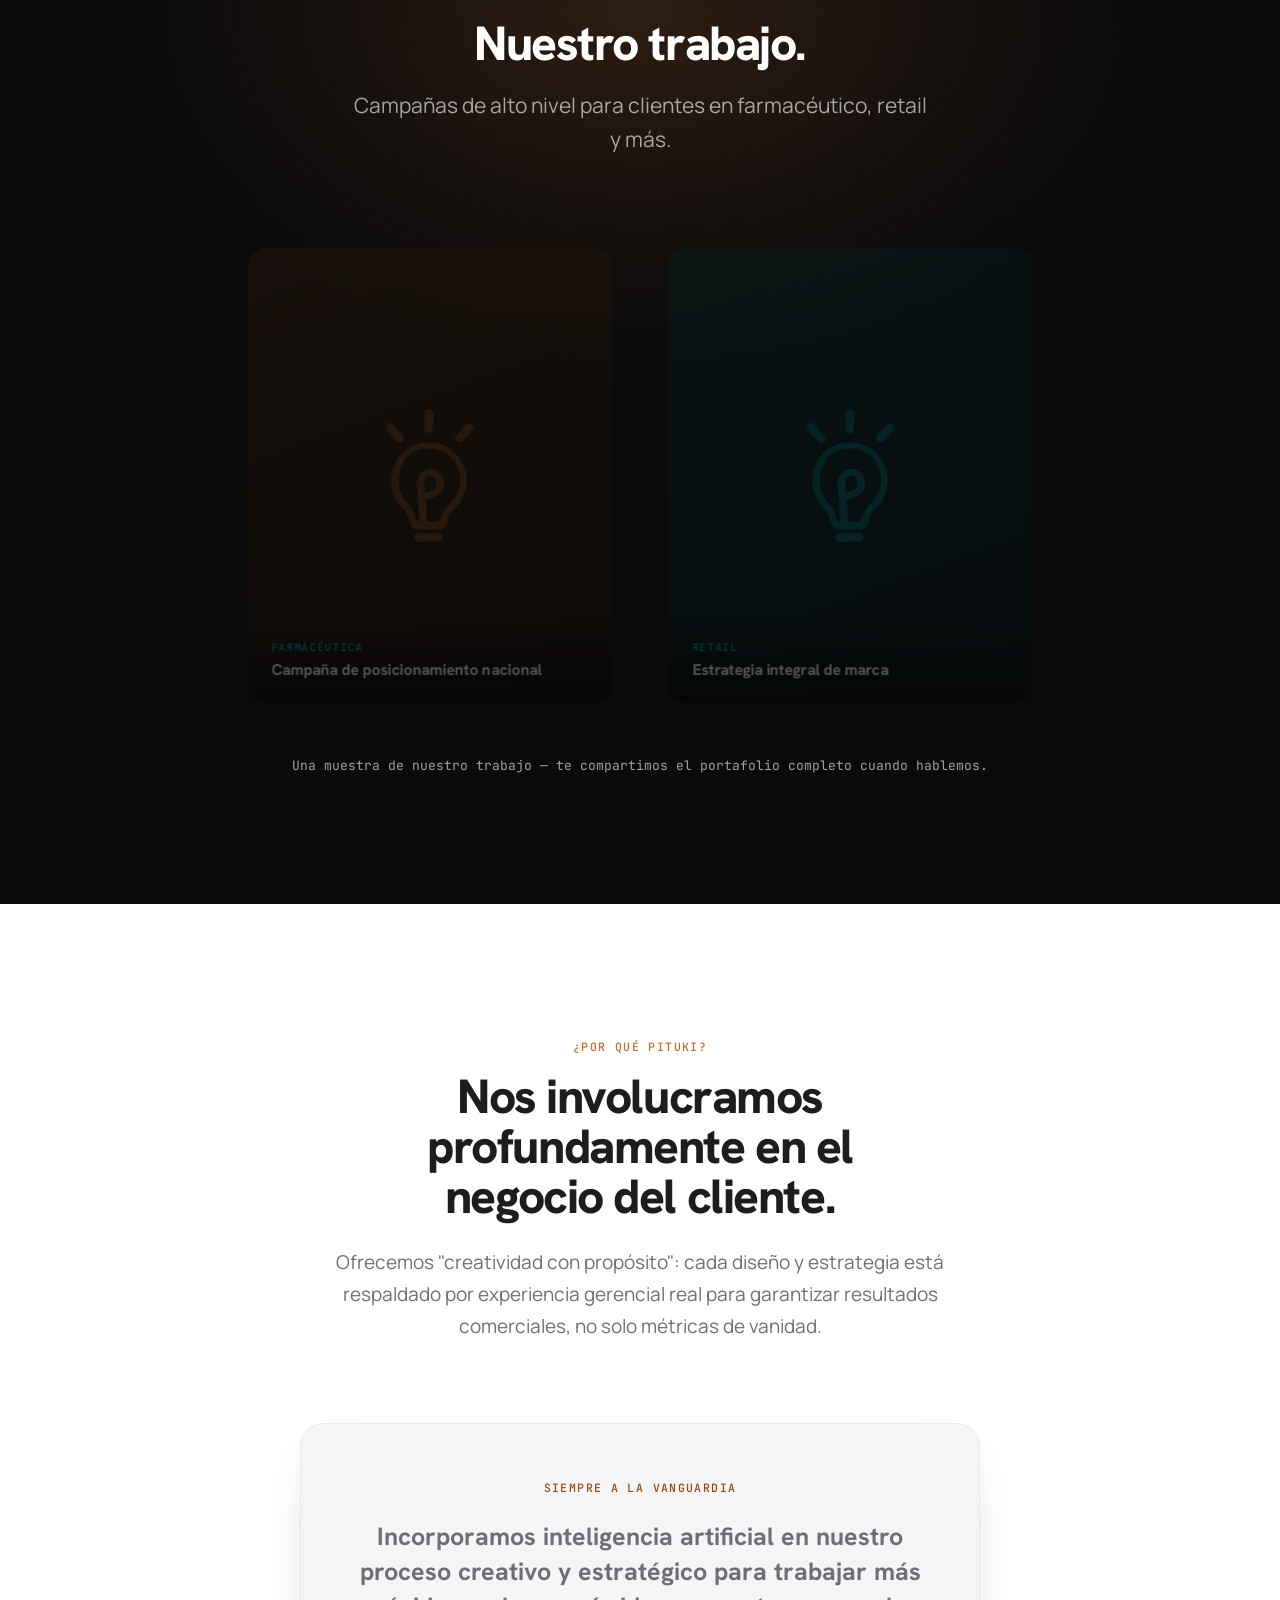
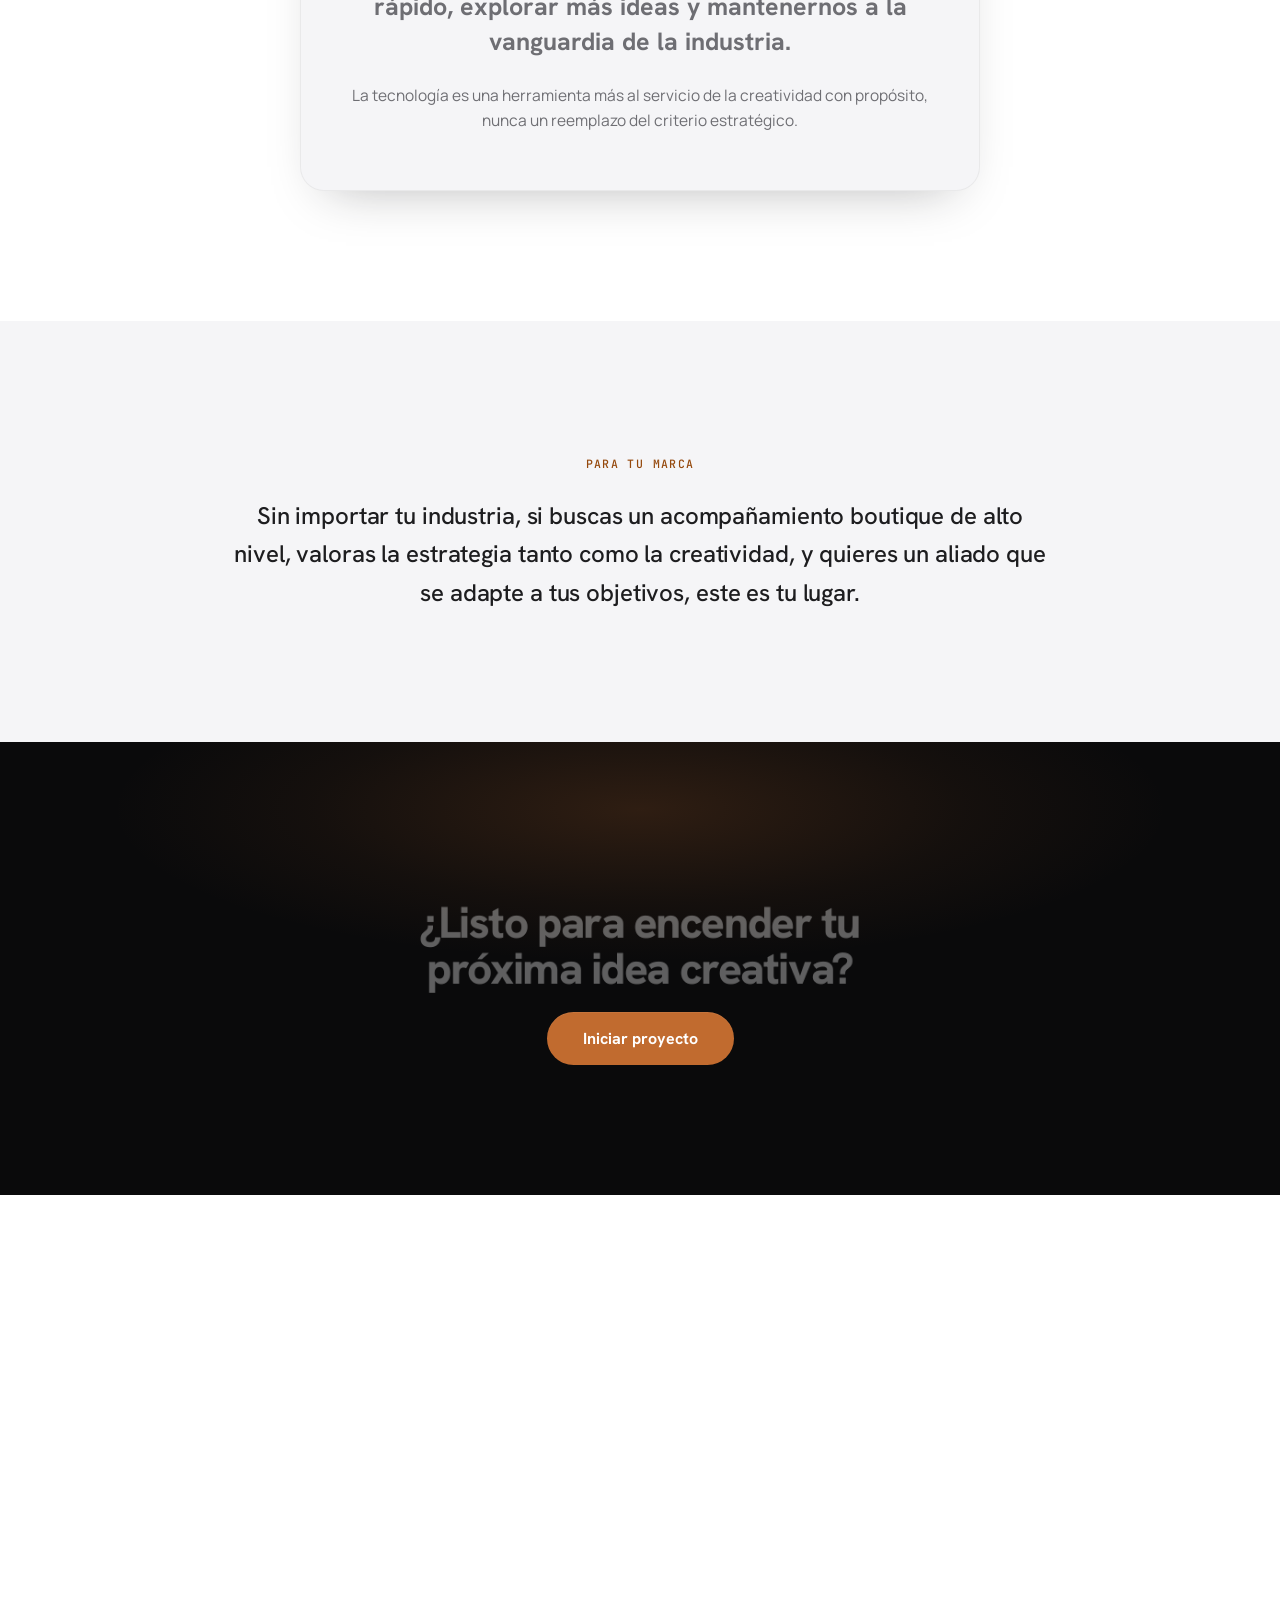
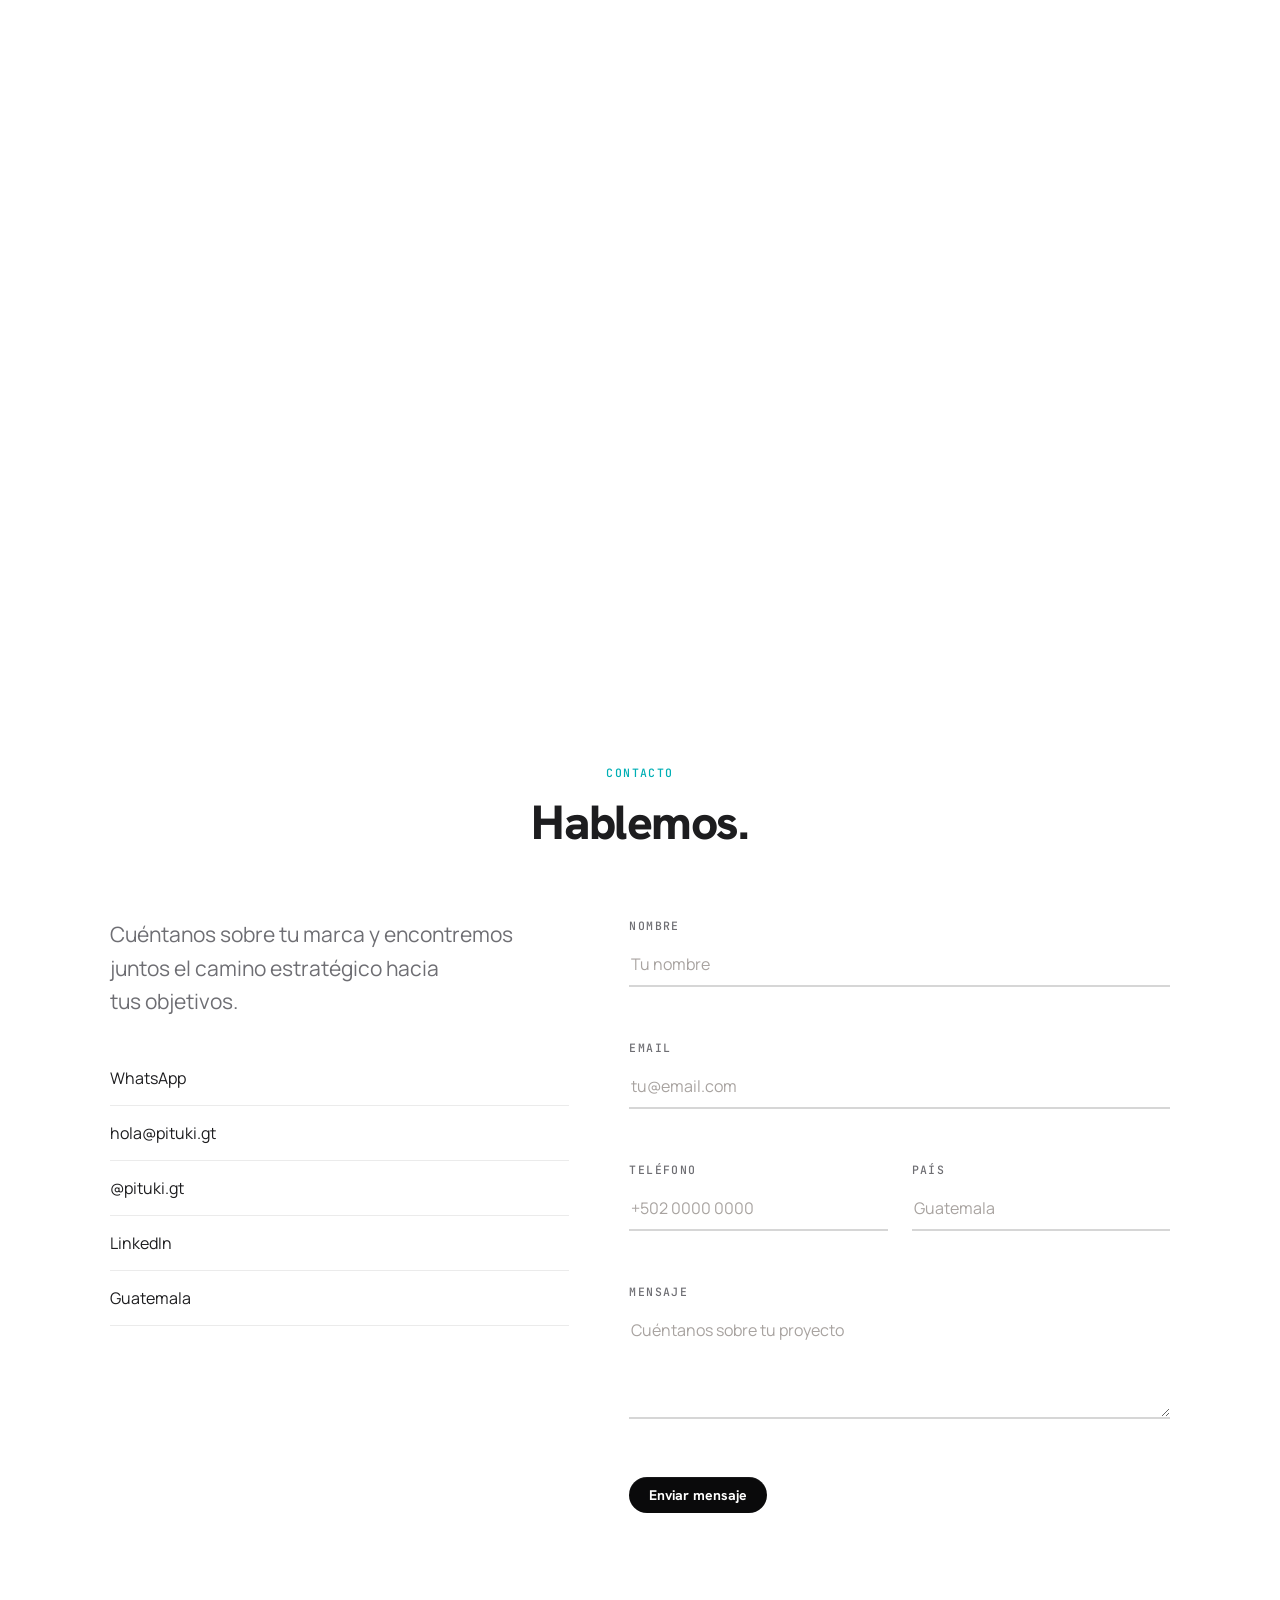
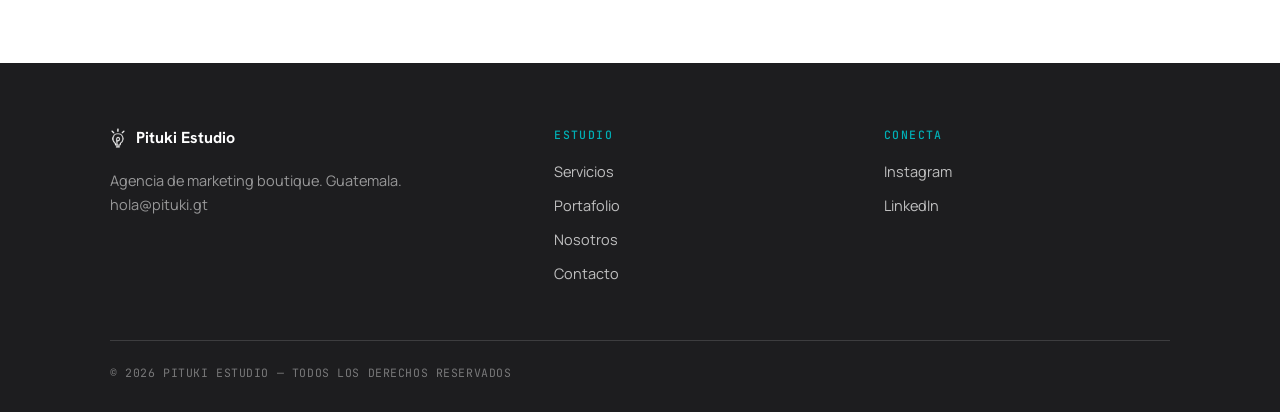
==== commit 8ab3a281: "Formulario: agregar Telefono y Pais + correo de agradecimiento automatico - Nuevos campos requeridos" ====
--- a/index.html
+++ b/index.html
@@ -182,6 +182,18 @@
           <input id="cf-email" name="email" type="email" autocomplete="email" placeholder="tu@email.com"/>
           <span class="field-error" data-for="cf-email">Escribe un correo válido.</span>
         </div>
+        <div class="field-row">
+          <div class="field-group">
+            <label class="label" for="cf-telefono">TELÉFONO</label>
+            <input id="cf-telefono" name="telefono" type="tel" autocomplete="tel" placeholder="+502 0000 0000"/>
+            <span class="field-error" data-for="cf-telefono">Escribe tu teléfono.</span>
+          </div>
+          <div class="field-group">
+            <label class="label" for="cf-pais">PAÍS</label>
+            <input id="cf-pais" name="pais" type="text" autocomplete="country-name" placeholder="Guatemala"/>
+            <span class="field-error" data-for="cf-pais">Escribe tu país.</span>
+          </div>
+        </div>
         <div class="field-group">
           <label class="label" for="cf-mensaje">MENSAJE</label>
           <textarea id="cf-mensaje" name="mensaje" rows="4" placeholder="Cuéntanos sobre tu proyecto"></textarea>
--- a/css/styles.css
+++ b/css/styles.css
@@ -243,6 +243,8 @@
   .contact-list a, .contact-list div{display:flex; align-items:center; gap:12px; font-size:16px; padding:16px 0; border-bottom:1px solid var(--line); transition:color .25s var(--ease), transform .3s var(--ease);}
   @media (hover:hover) and (pointer:fine){ .contact-list a:hover{color:var(--terracotta); transform:translateX(6px);} }
   .field-group{margin-bottom:28px;}
+  .field-row{display:grid; grid-template-columns:1fr; gap:0 24px;}
+  @media(min-width:560px){ .field-row{grid-template-columns:1fr 1fr;} }
   .field-group label{display:block; margin-bottom:10px; color:var(--muted);}
   .field-group input, .field-group textarea{width:100%; background:transparent; border:none; border-bottom:2px solid rgba(0,0,0,0.16); font-family:'Manrope'; font-size:16px; padding:10px 2px; color:var(--ink); transition:border-color .25s var(--ease);}
   .field-group input::placeholder, .field-group textarea::placeholder{color:#a8a3a0;}
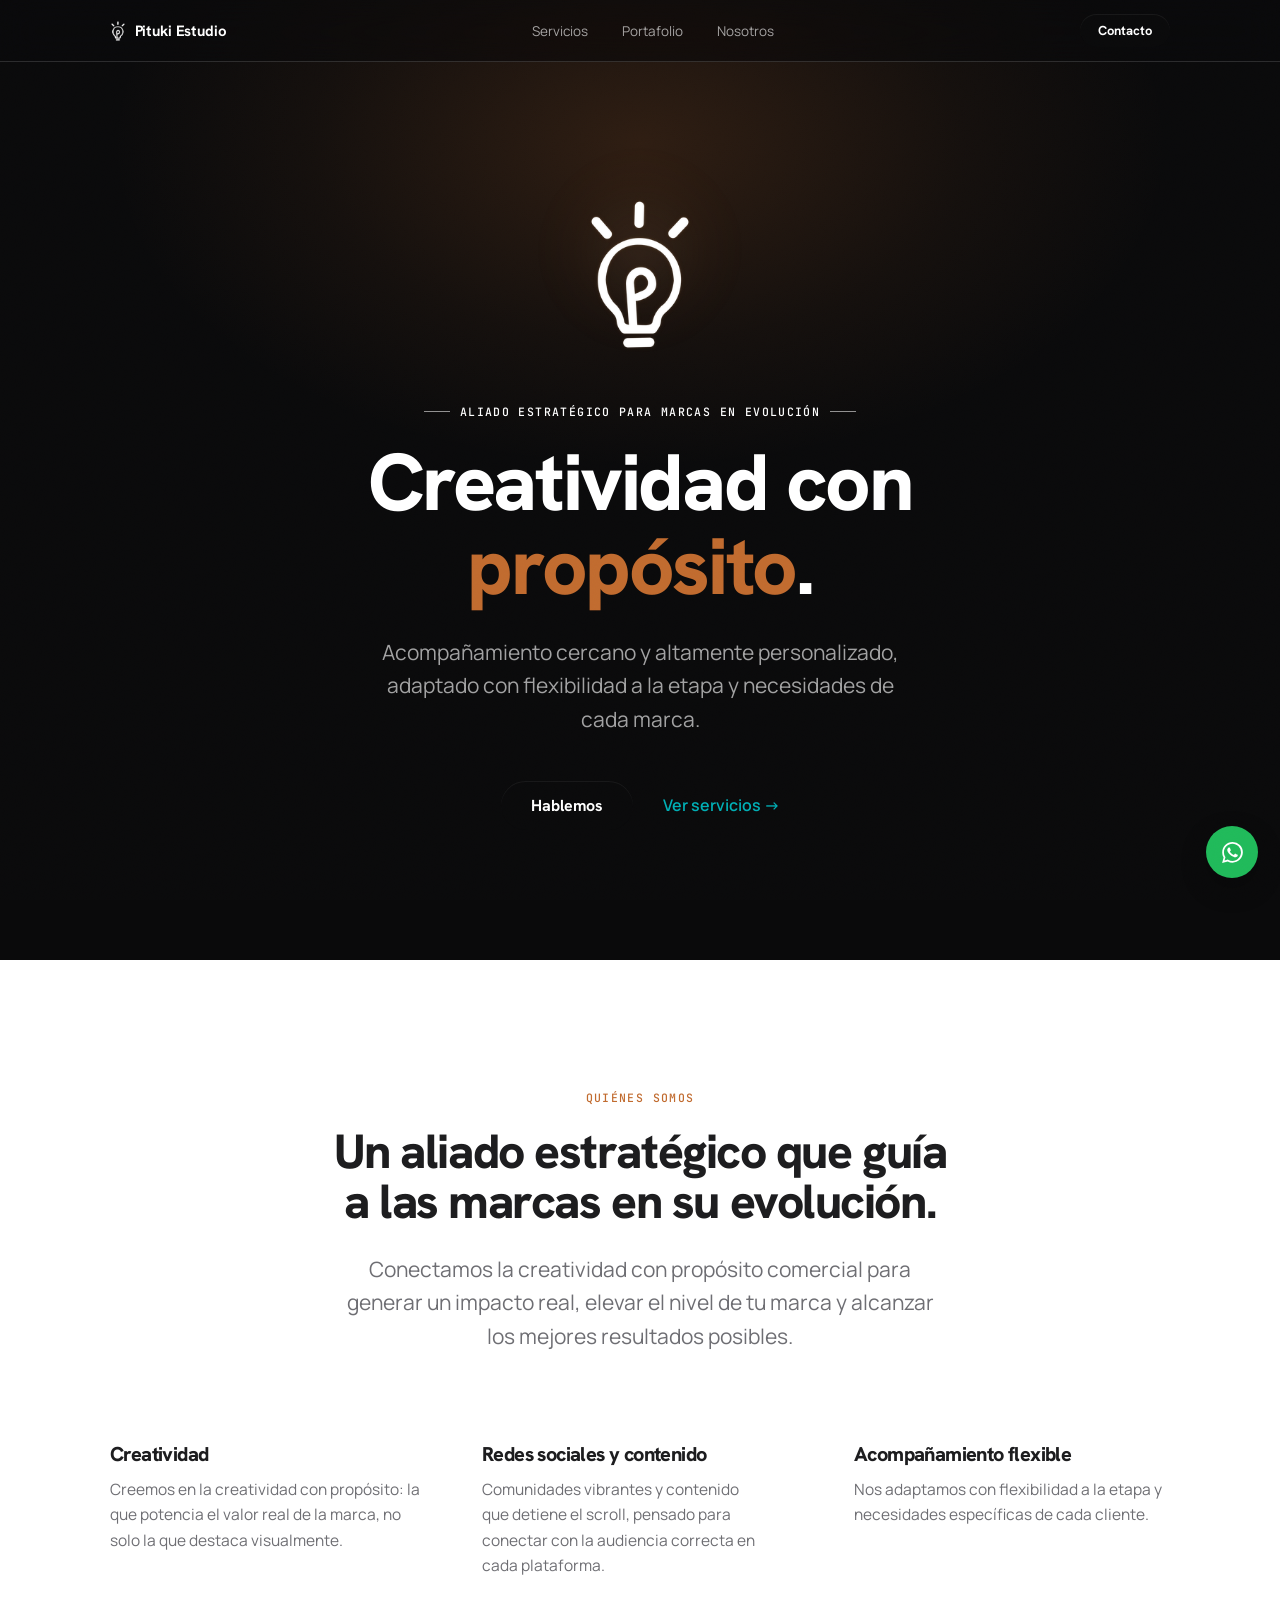
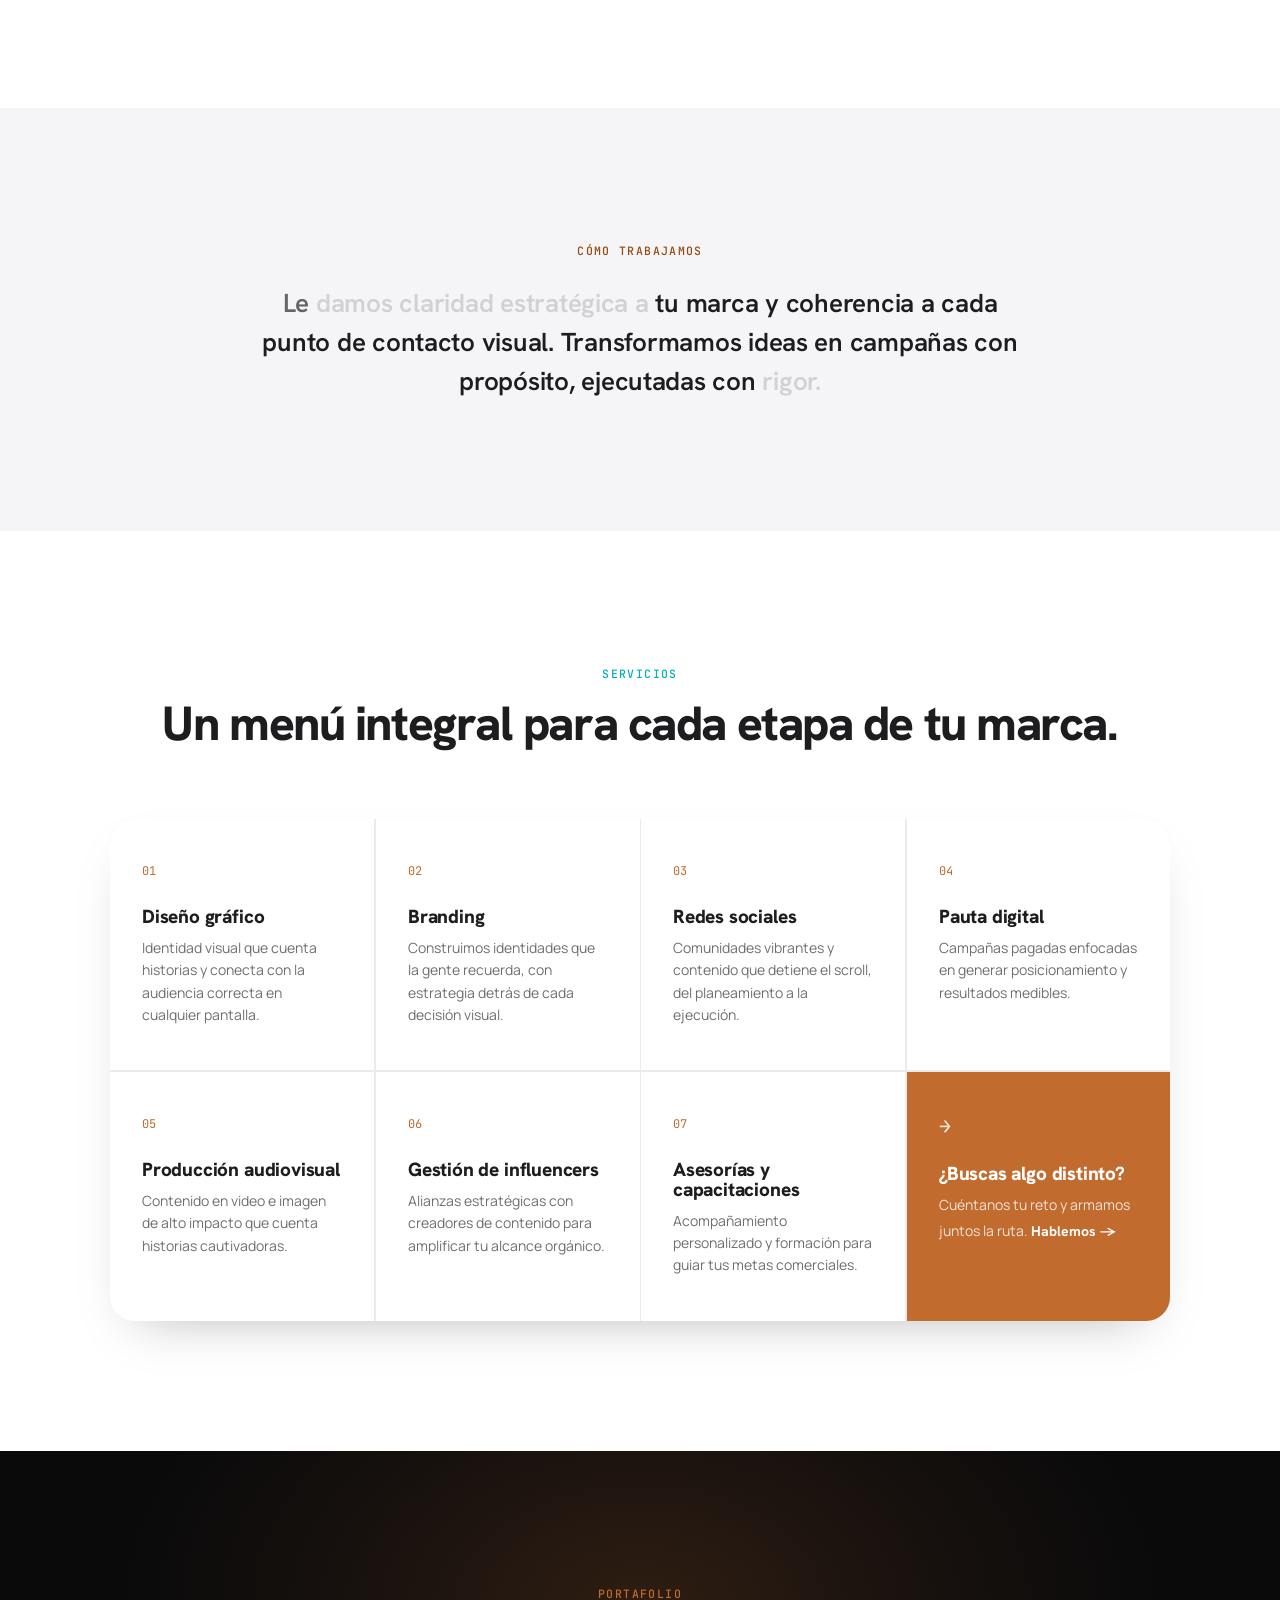
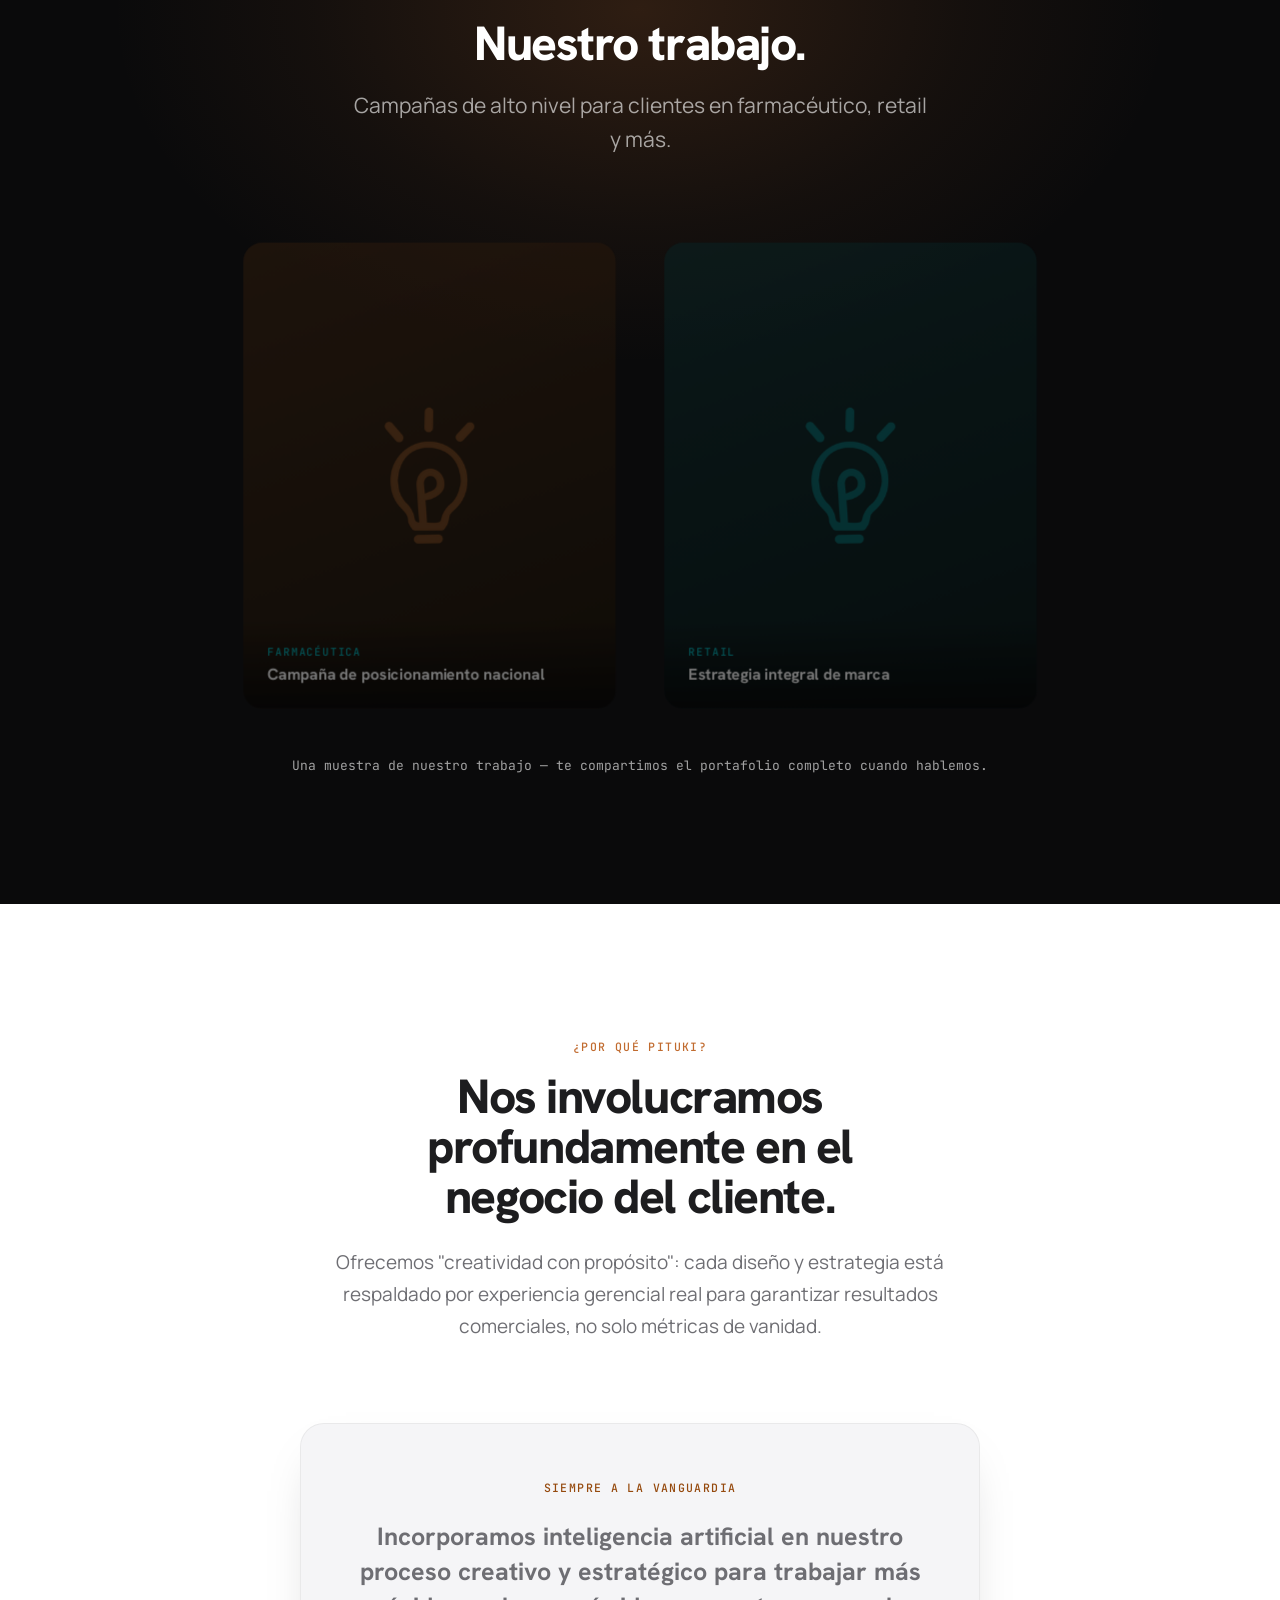
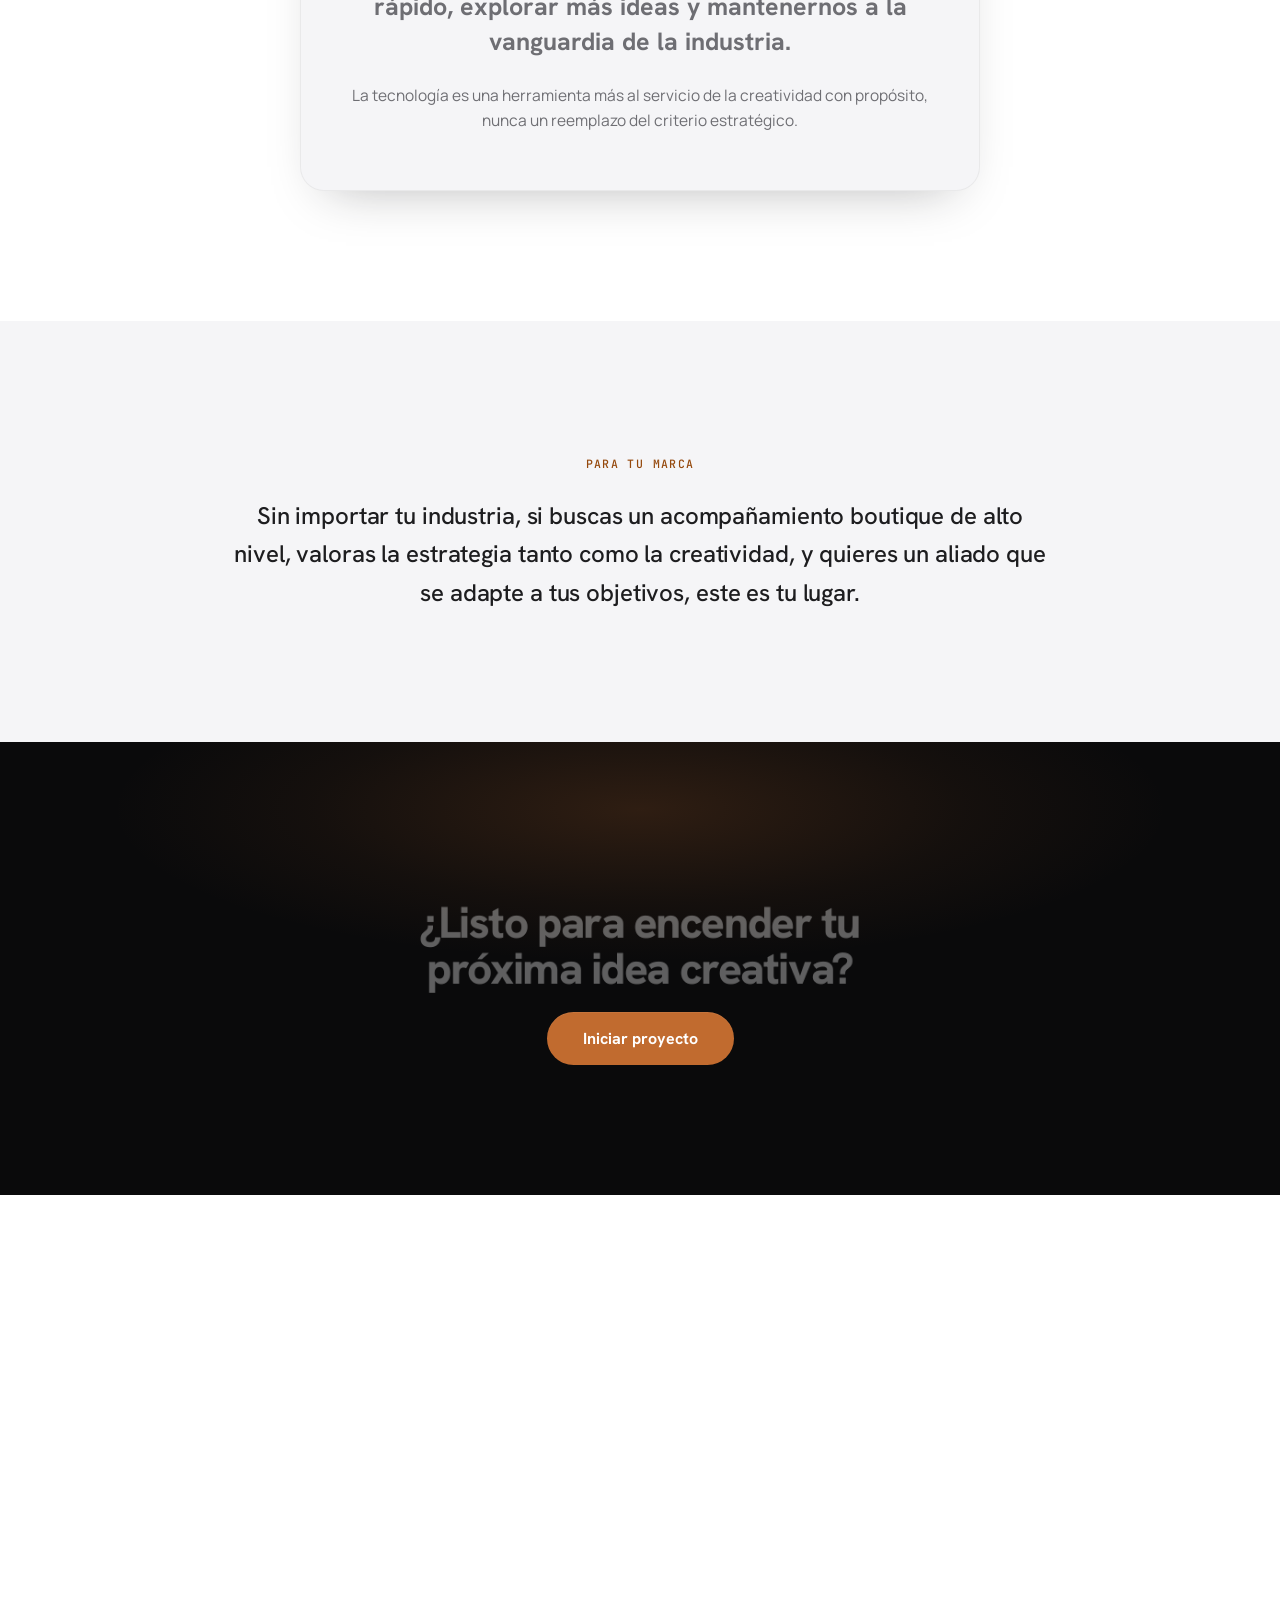
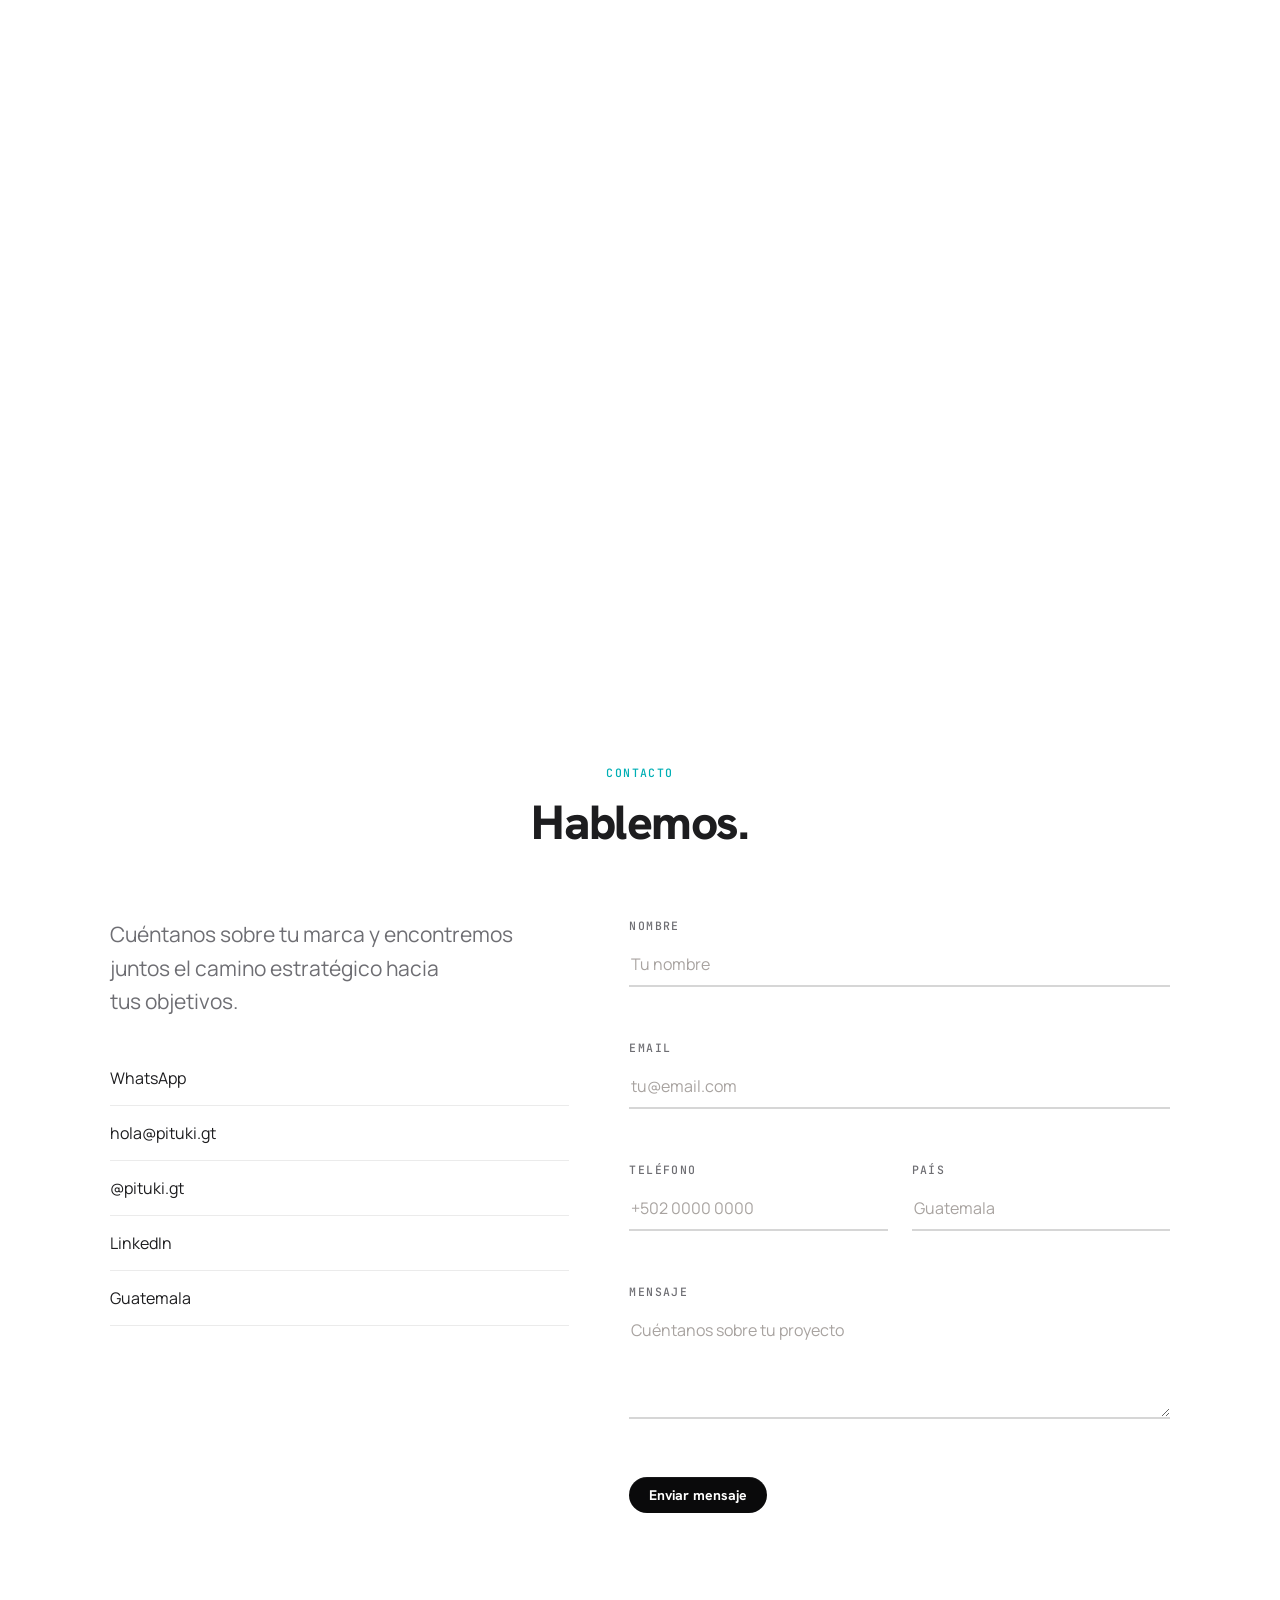
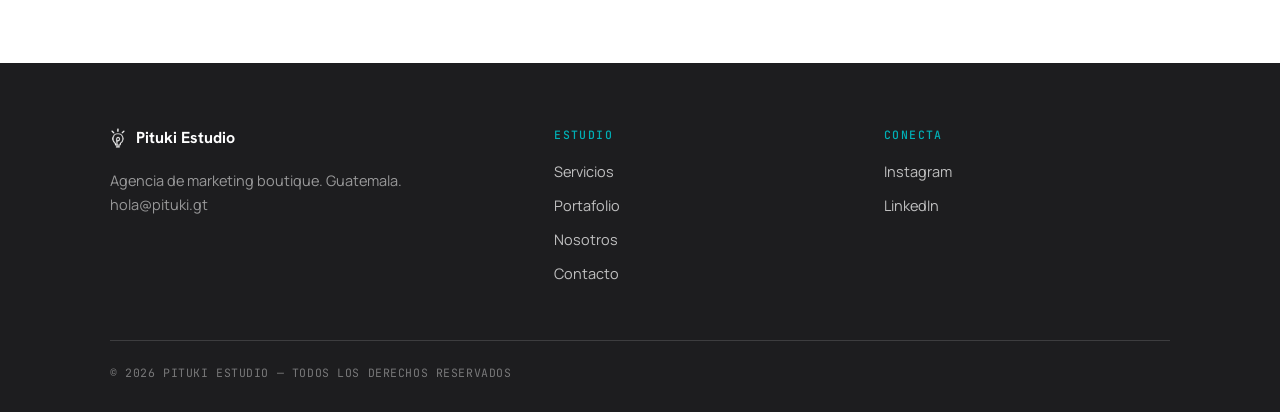
==== commit 50fb717e: "Formulario a modo estandar de FormSubmit + pagina de gracias El agradecimiento automatico (_autoresp" ====
--- a/index.html
+++ b/index.html
@@ -171,7 +171,7 @@
           <div>Guatemala</div>
         </div>
       </div>
-      <form id="contactForm" novalidate>
+      <form id="contactForm" action="https://formsubmit.co/zulgag@gmail.com" method="POST" novalidate>
         <div class="field-group">
           <label class="label" for="cf-nombre">NOMBRE</label>
           <input id="cf-nombre" name="nombre" type="text" autocomplete="name" placeholder="Tu nombre"/>
@@ -199,6 +199,13 @@
           <textarea id="cf-mensaje" name="mensaje" rows="4" placeholder="Cuéntanos sobre tu proyecto"></textarea>
           <span class="field-error" data-for="cf-mensaje">Cuéntanos un poco sobre tu proyecto.</span>
         </div>
+        <!-- FormSubmit (modo estándar): notificación por correo + agradecimiento al cliente + redirección -->
+        <input type="hidden" name="_subject" value="Nuevo mensaje desde el sitio de Pituki"/>
+        <input type="hidden" name="_template" value="table"/>
+        <input type="hidden" name="_captcha" value="false"/>
+        <input type="hidden" name="_next" value="https://pituki-estudio.vercel.app/gracias.html"/>
+        <input type="hidden" name="_autoresponse" value="¡Gracias por escribir a Pituki Estudio! Recibimos tu mensaje y nuestro equipo lo revisará muy pronto para conversar sobre tu marca y cómo acompañarte con creatividad con propósito. Si prefieres algo más directo, escríbenos por WhatsApp al +502 5131 5816. — El equipo de Pituki Estudio · Creatividad con propósito."/>
+        <input type="text" name="_honey" tabindex="-1" autocomplete="off" aria-hidden="true" style="position:absolute; left:-9999px; width:1px; height:1px; opacity:0;"/>
         <button type="submit" class="btn btn-primary">Enviar mensaje</button>
         <p class="form-msg" role="status" aria-live="polite"></p>
       </form>
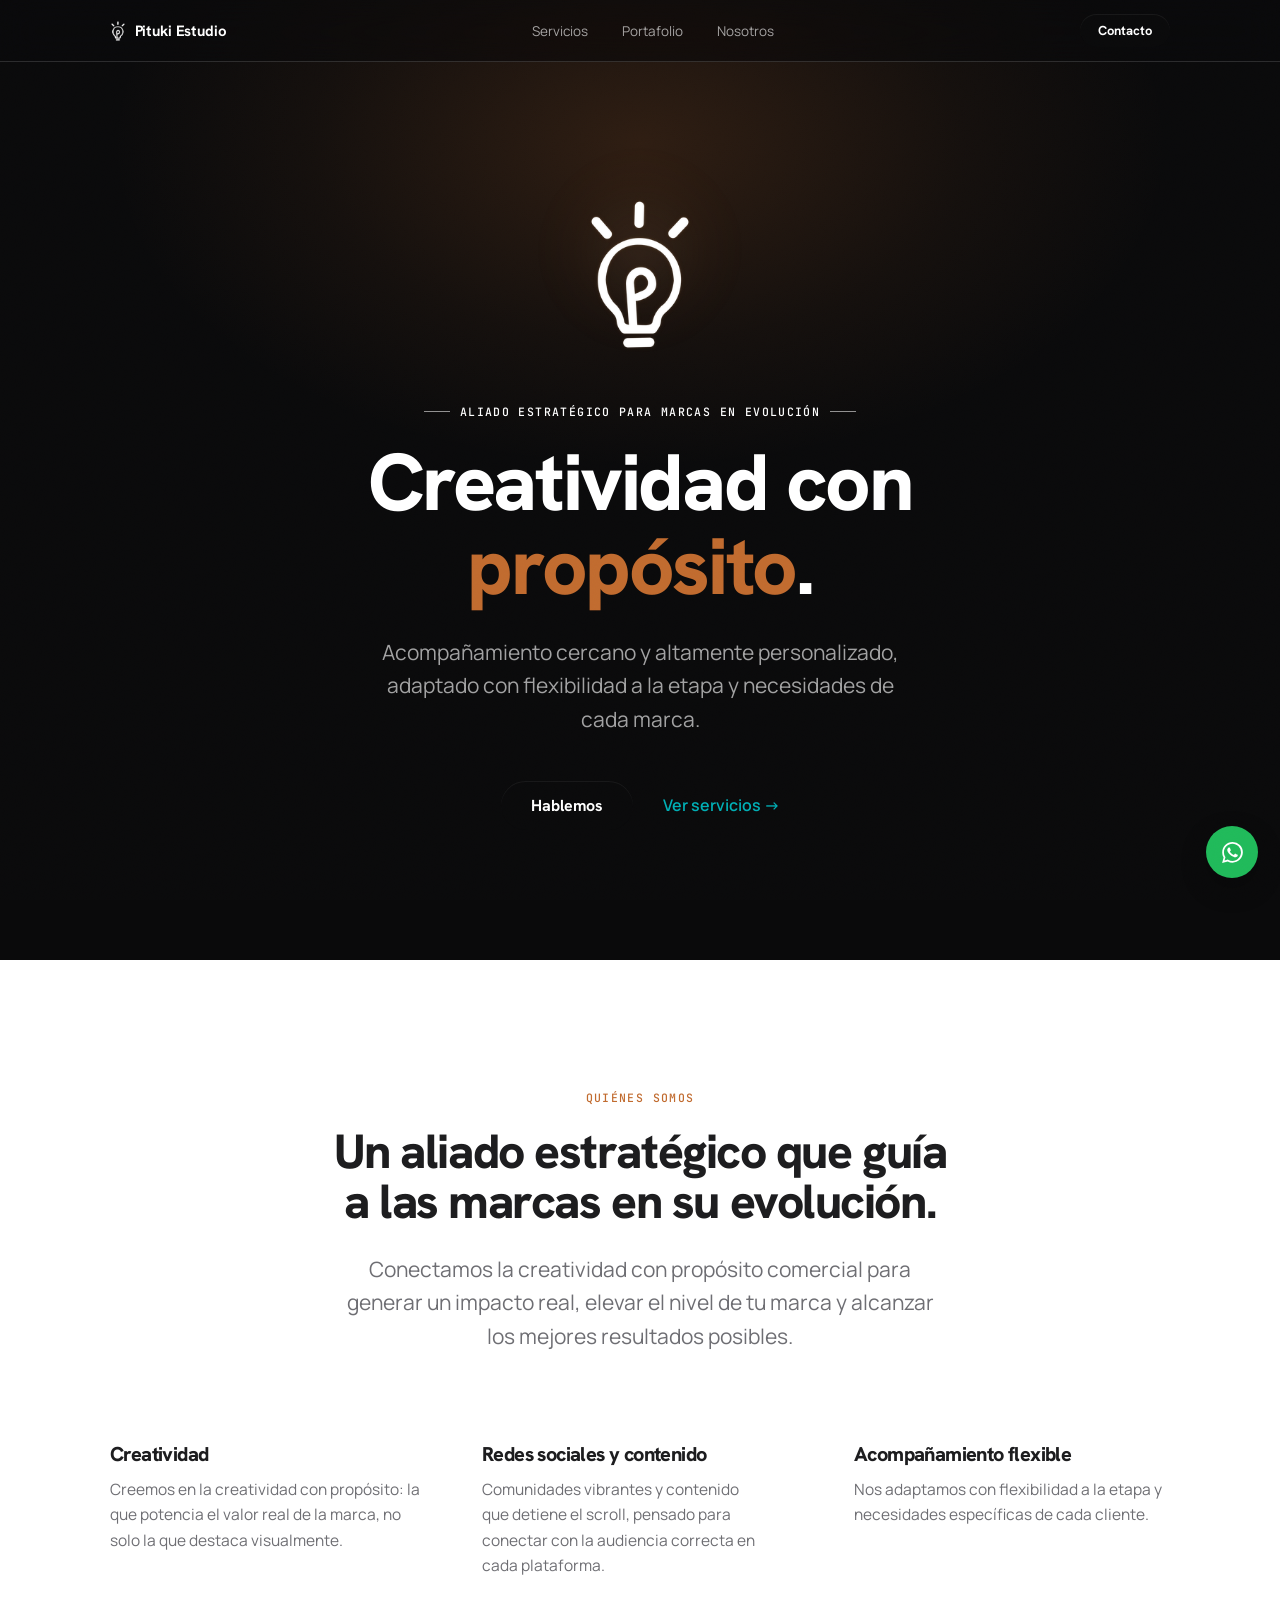
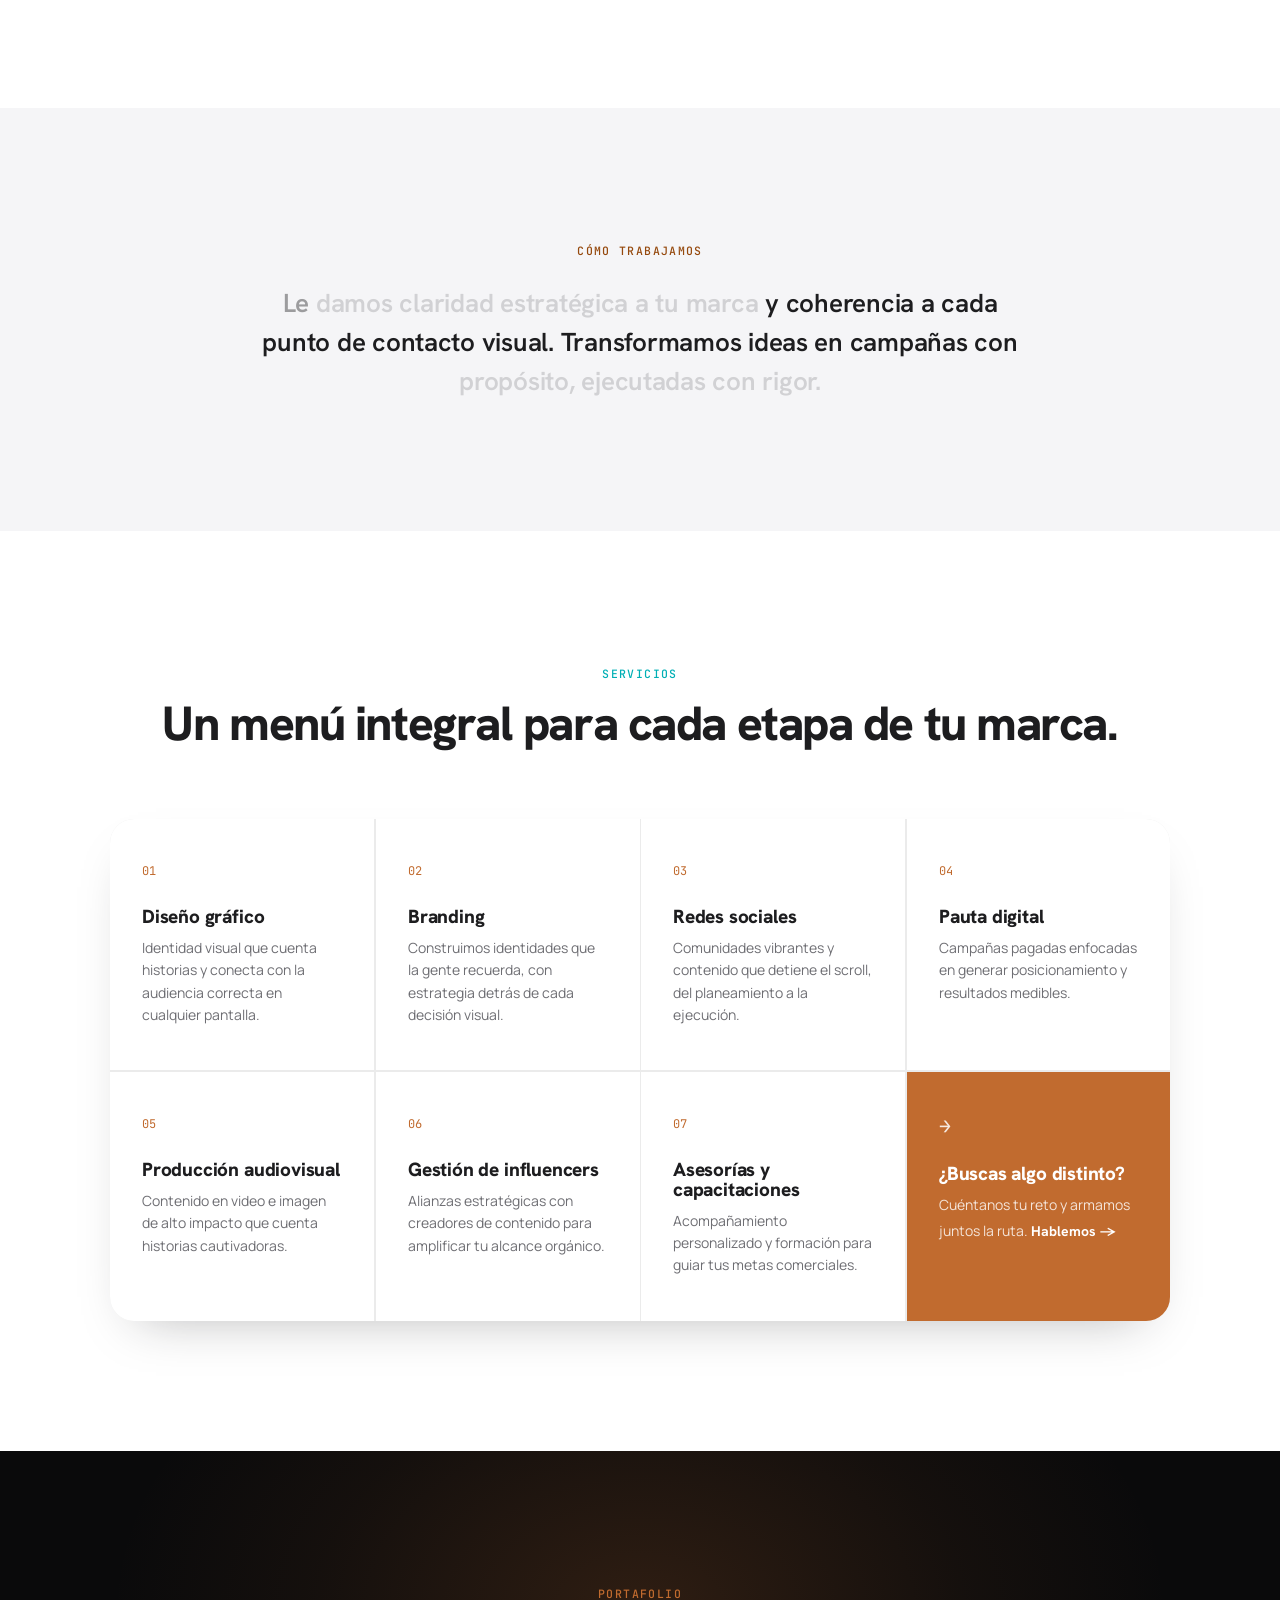
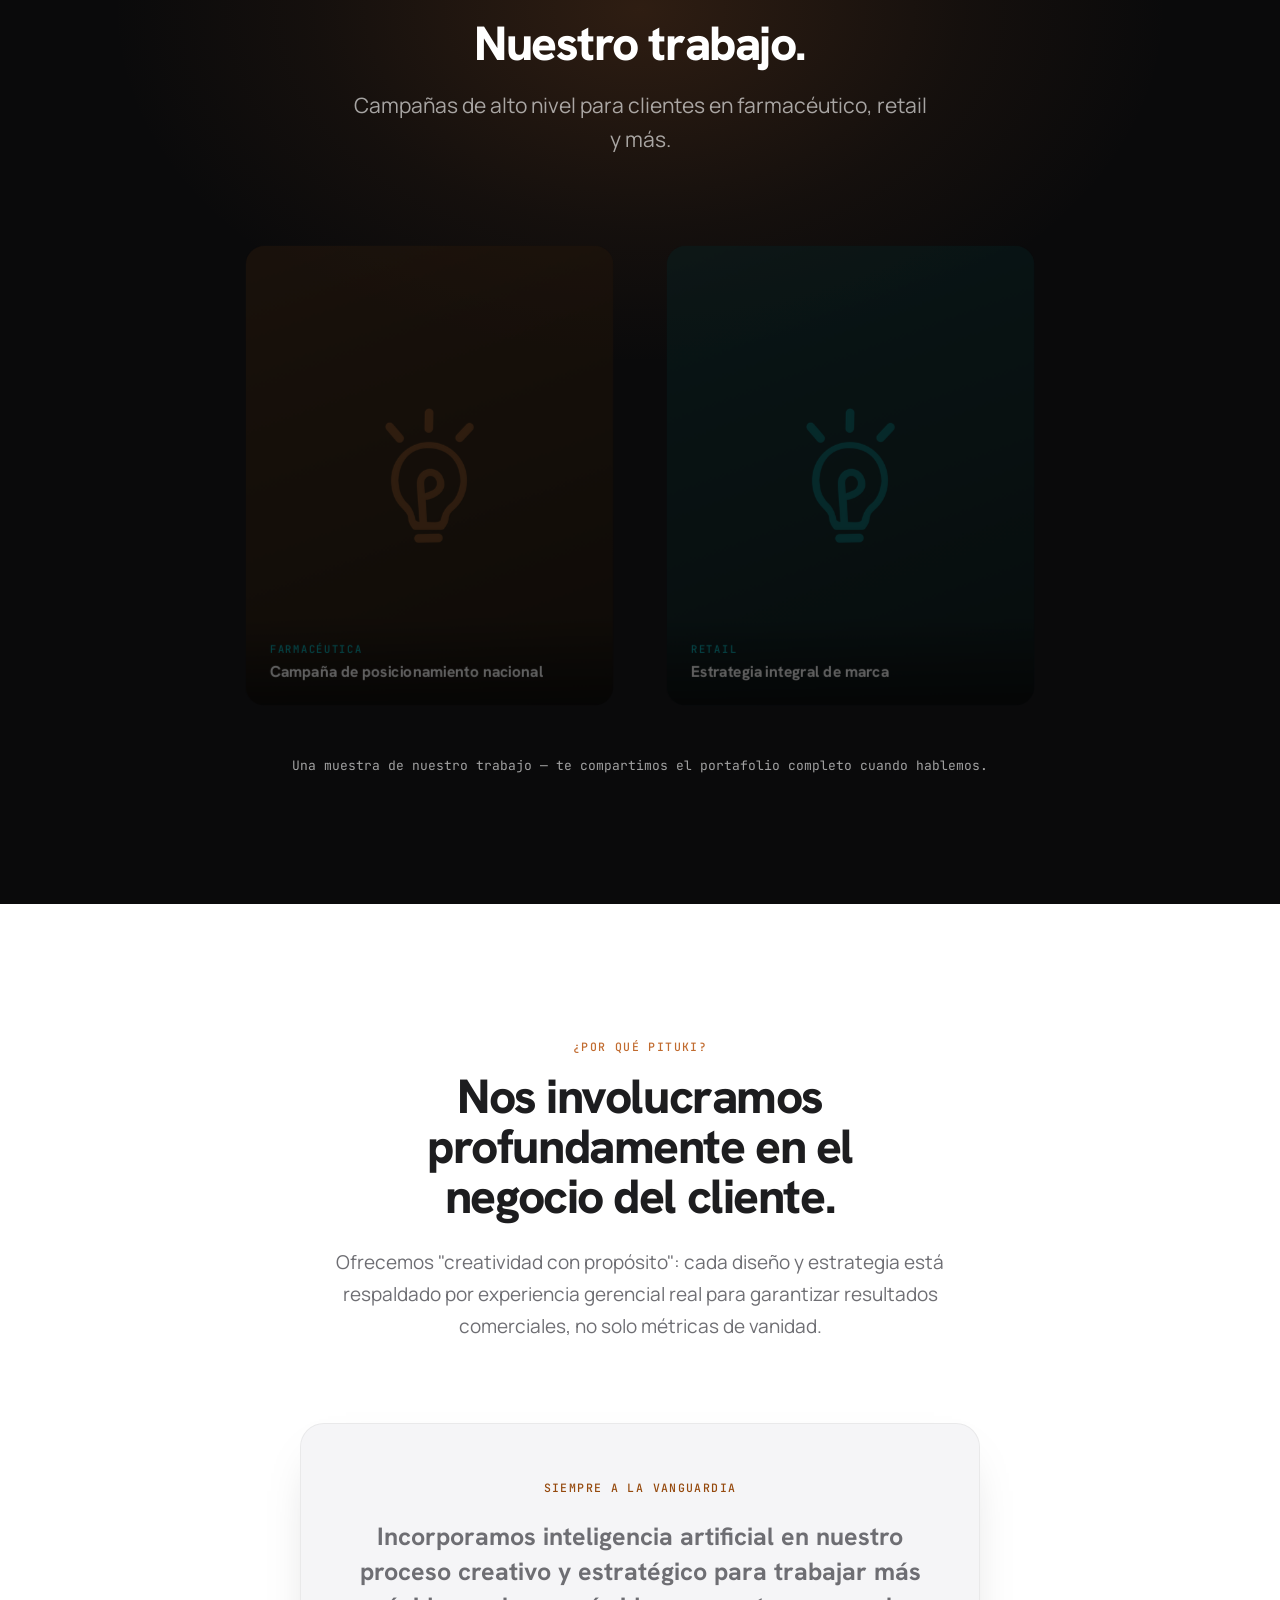
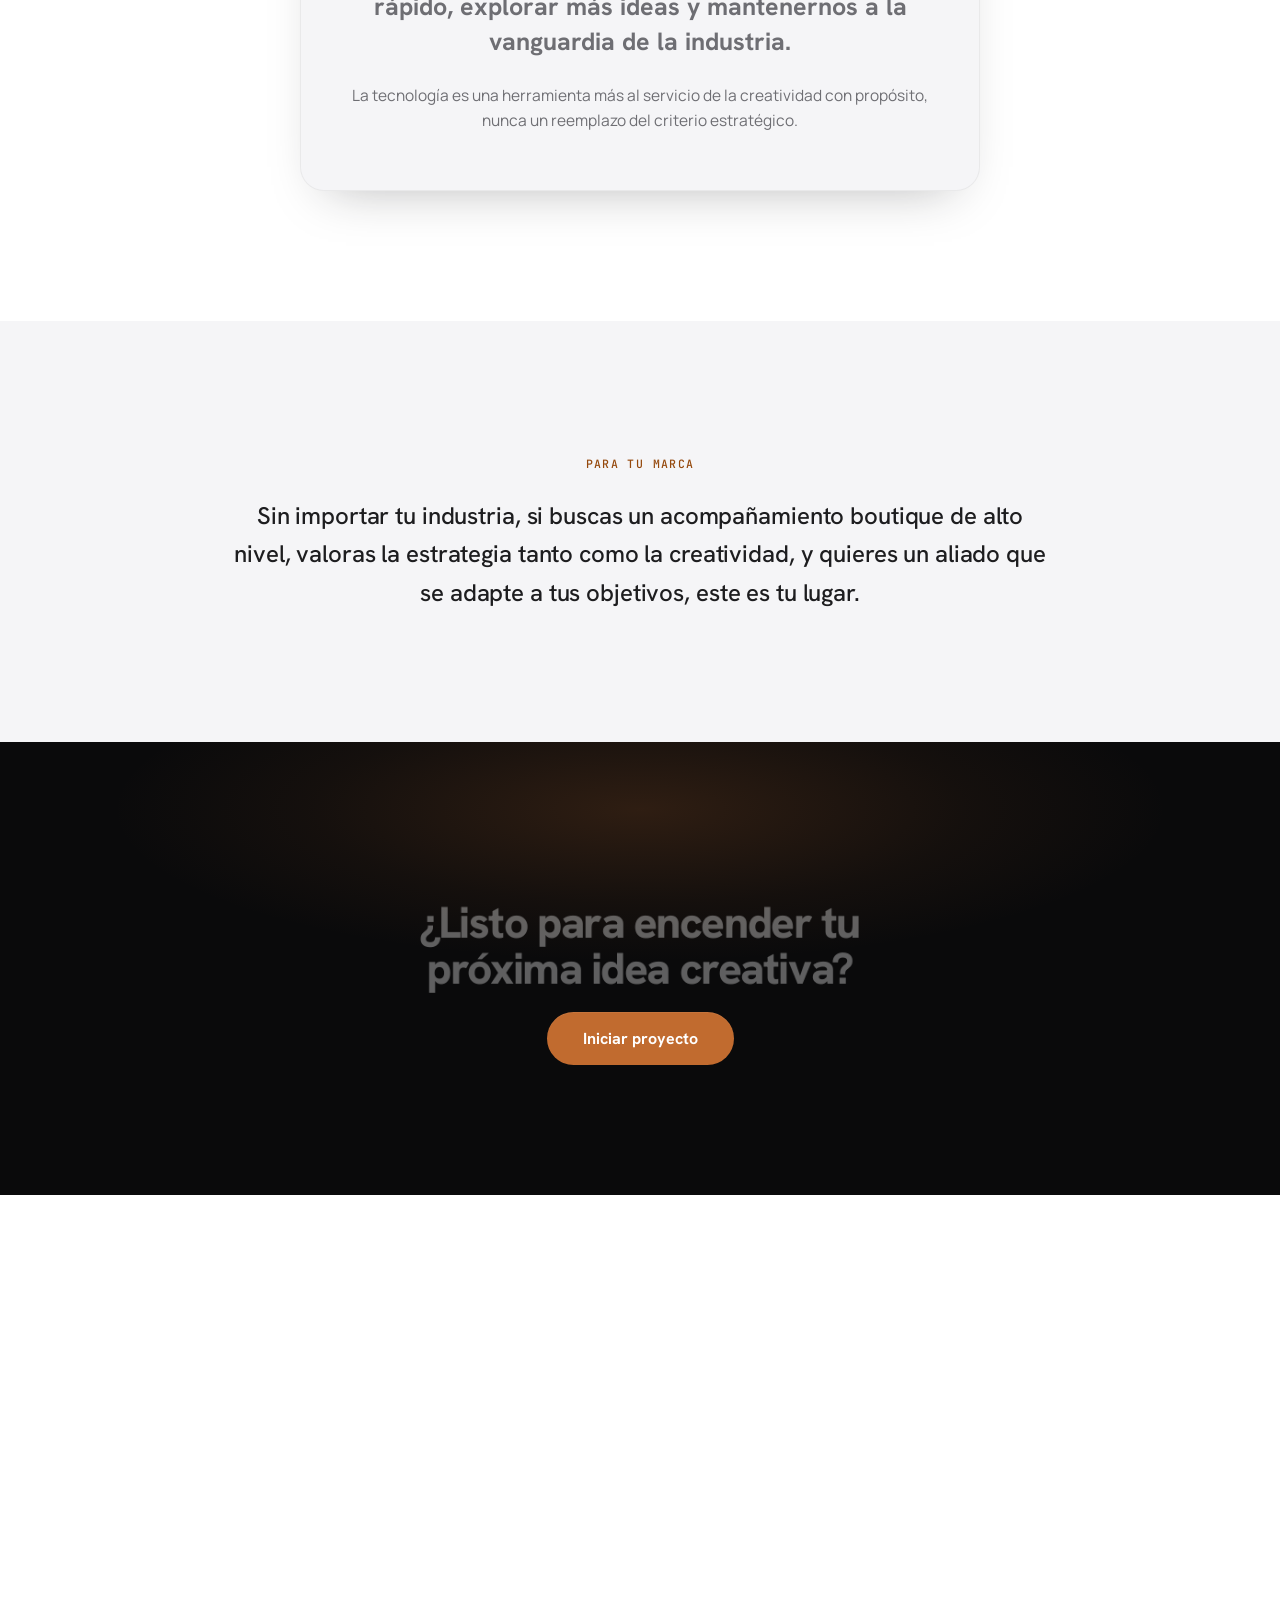
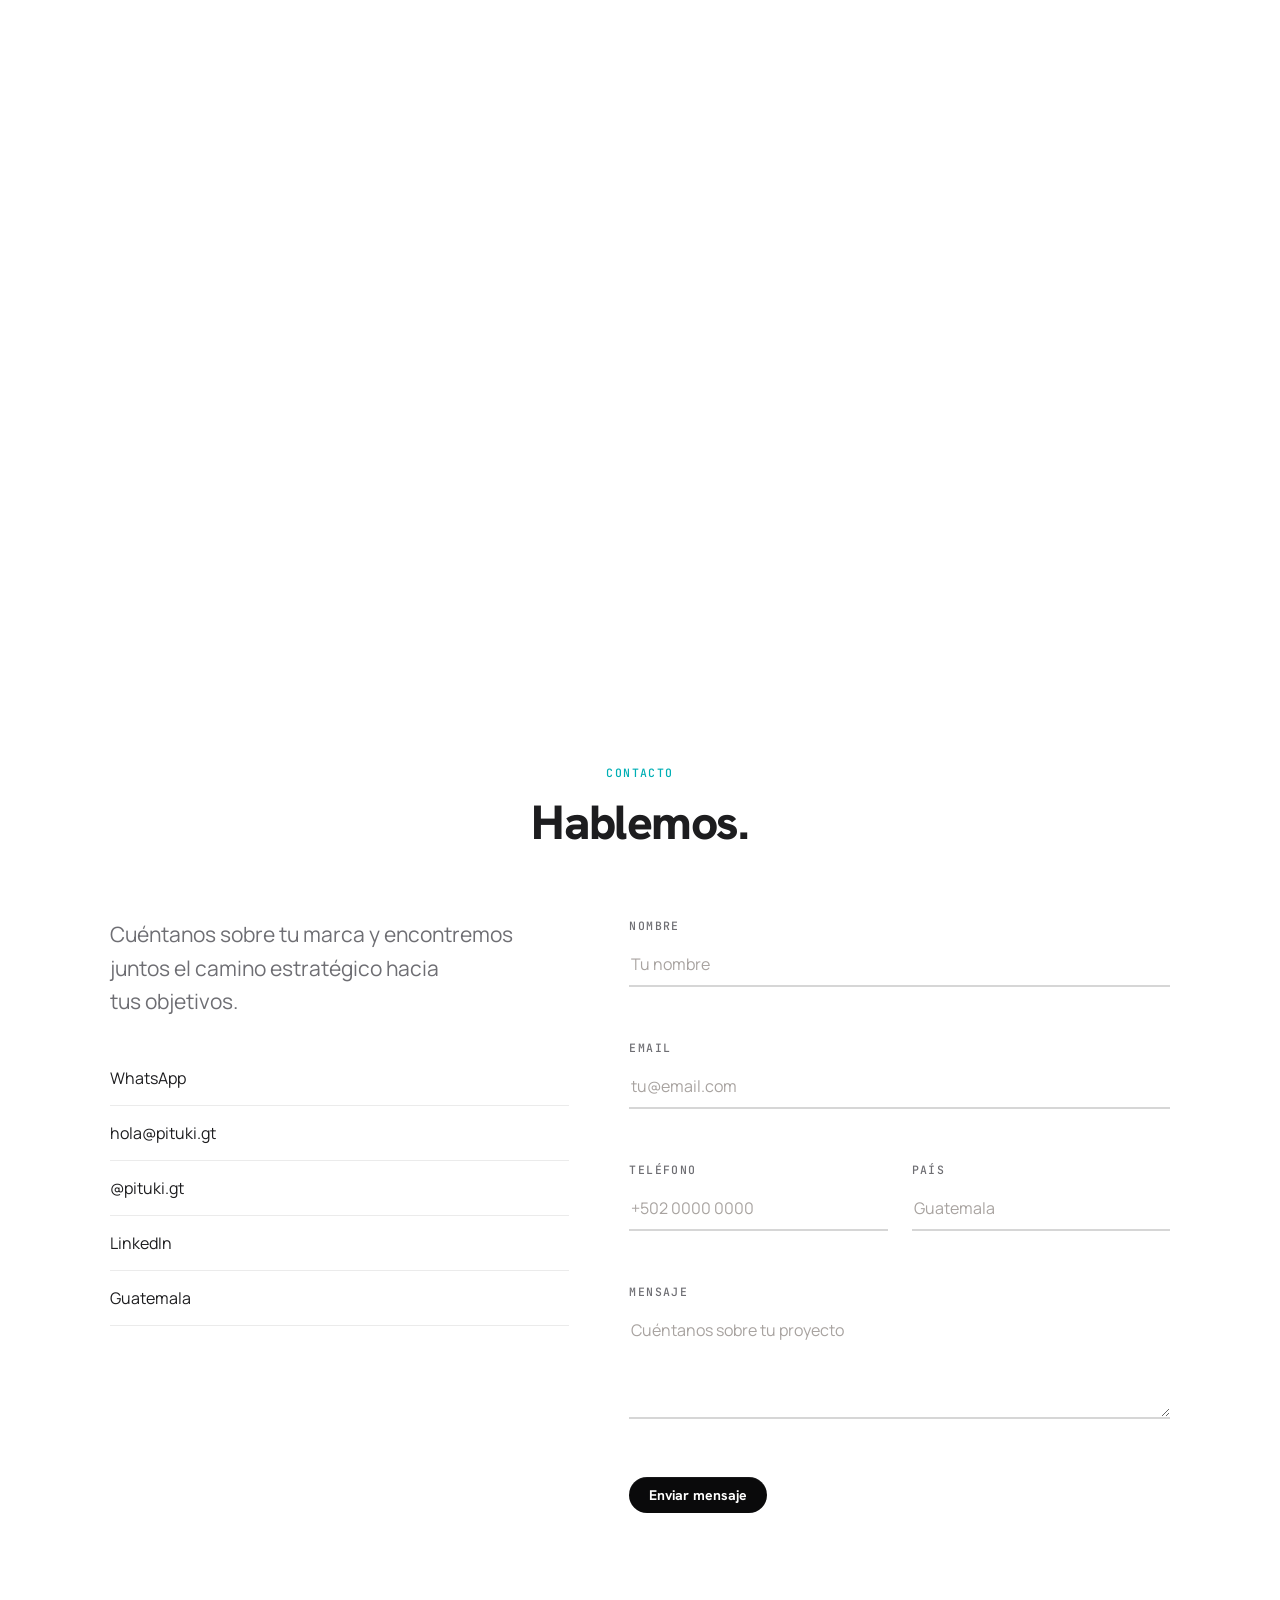
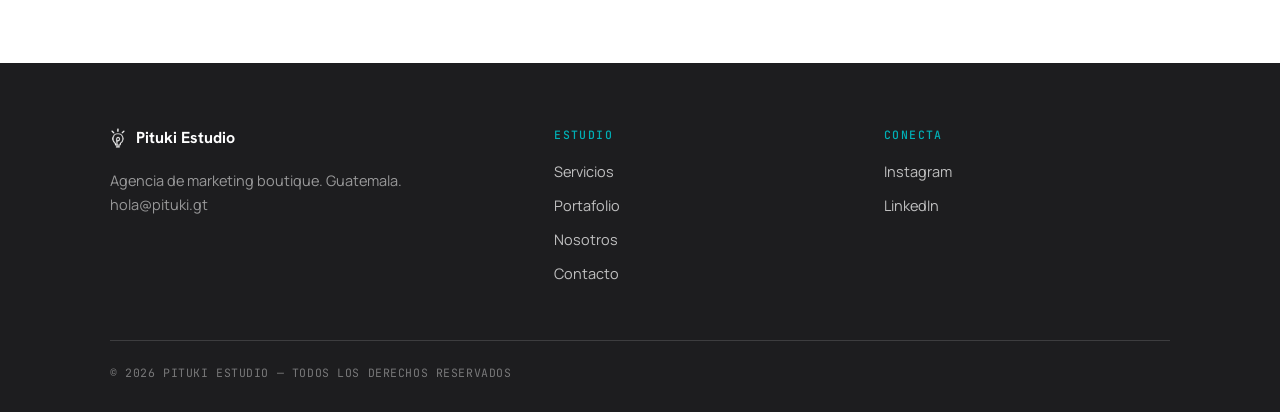
==== commit 1d2ec997: "Revertir a formulario inline (sin pagina de gracias) A peticion: volver a la experiencia inline. El " ====
--- a/index.html
+++ b/index.html
@@ -171,7 +171,7 @@
           <div>Guatemala</div>
         </div>
       </div>
-      <form id="contactForm" action="https://formsubmit.co/zulgag@gmail.com" method="POST" novalidate>
+      <form id="contactForm" novalidate>
         <div class="field-group">
           <label class="label" for="cf-nombre">NOMBRE</label>
           <input id="cf-nombre" name="nombre" type="text" autocomplete="name" placeholder="Tu nombre"/>
@@ -199,13 +199,6 @@
           <textarea id="cf-mensaje" name="mensaje" rows="4" placeholder="Cuéntanos sobre tu proyecto"></textarea>
           <span class="field-error" data-for="cf-mensaje">Cuéntanos un poco sobre tu proyecto.</span>
         </div>
-        <!-- FormSubmit (modo estándar): notificación por correo + agradecimiento al cliente + redirección -->
-        <input type="hidden" name="_subject" value="Nuevo mensaje desde el sitio de Pituki"/>
-        <input type="hidden" name="_template" value="table"/>
-        <input type="hidden" name="_captcha" value="false"/>
-        <input type="hidden" name="_next" value="https://pituki-estudio.vercel.app/gracias.html"/>
-        <input type="hidden" name="_autoresponse" value="¡Gracias por escribir a Pituki Estudio! Recibimos tu mensaje y nuestro equipo lo revisará muy pronto para conversar sobre tu marca y cómo acompañarte con creatividad con propósito. Si prefieres algo más directo, escríbenos por WhatsApp al +502 5131 5816. — El equipo de Pituki Estudio · Creatividad con propósito."/>
-        <input type="text" name="_honey" tabindex="-1" autocomplete="off" aria-hidden="true" style="position:absolute; left:-9999px; width:1px; height:1px; opacity:0;"/>
         <button type="submit" class="btn btn-primary">Enviar mensaje</button>
         <p class="form-msg" role="status" aria-live="polite"></p>
       </form>
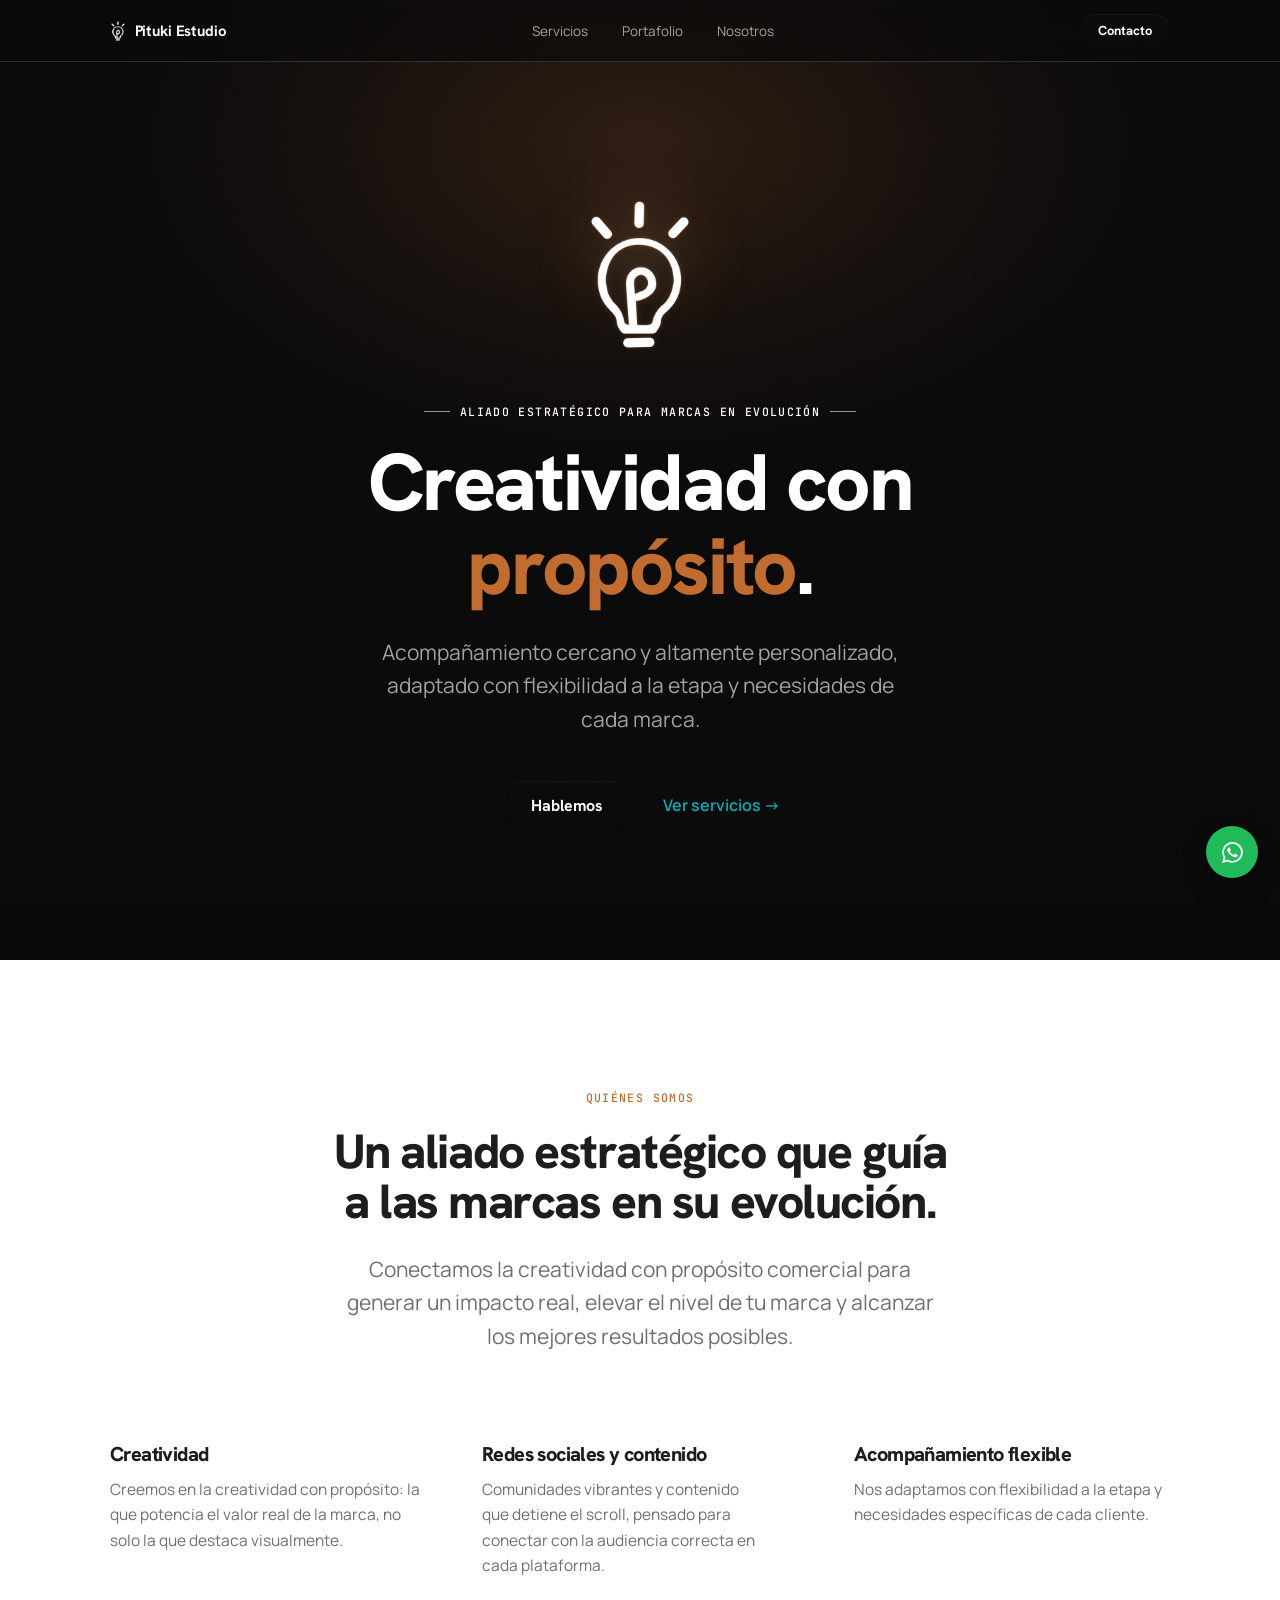
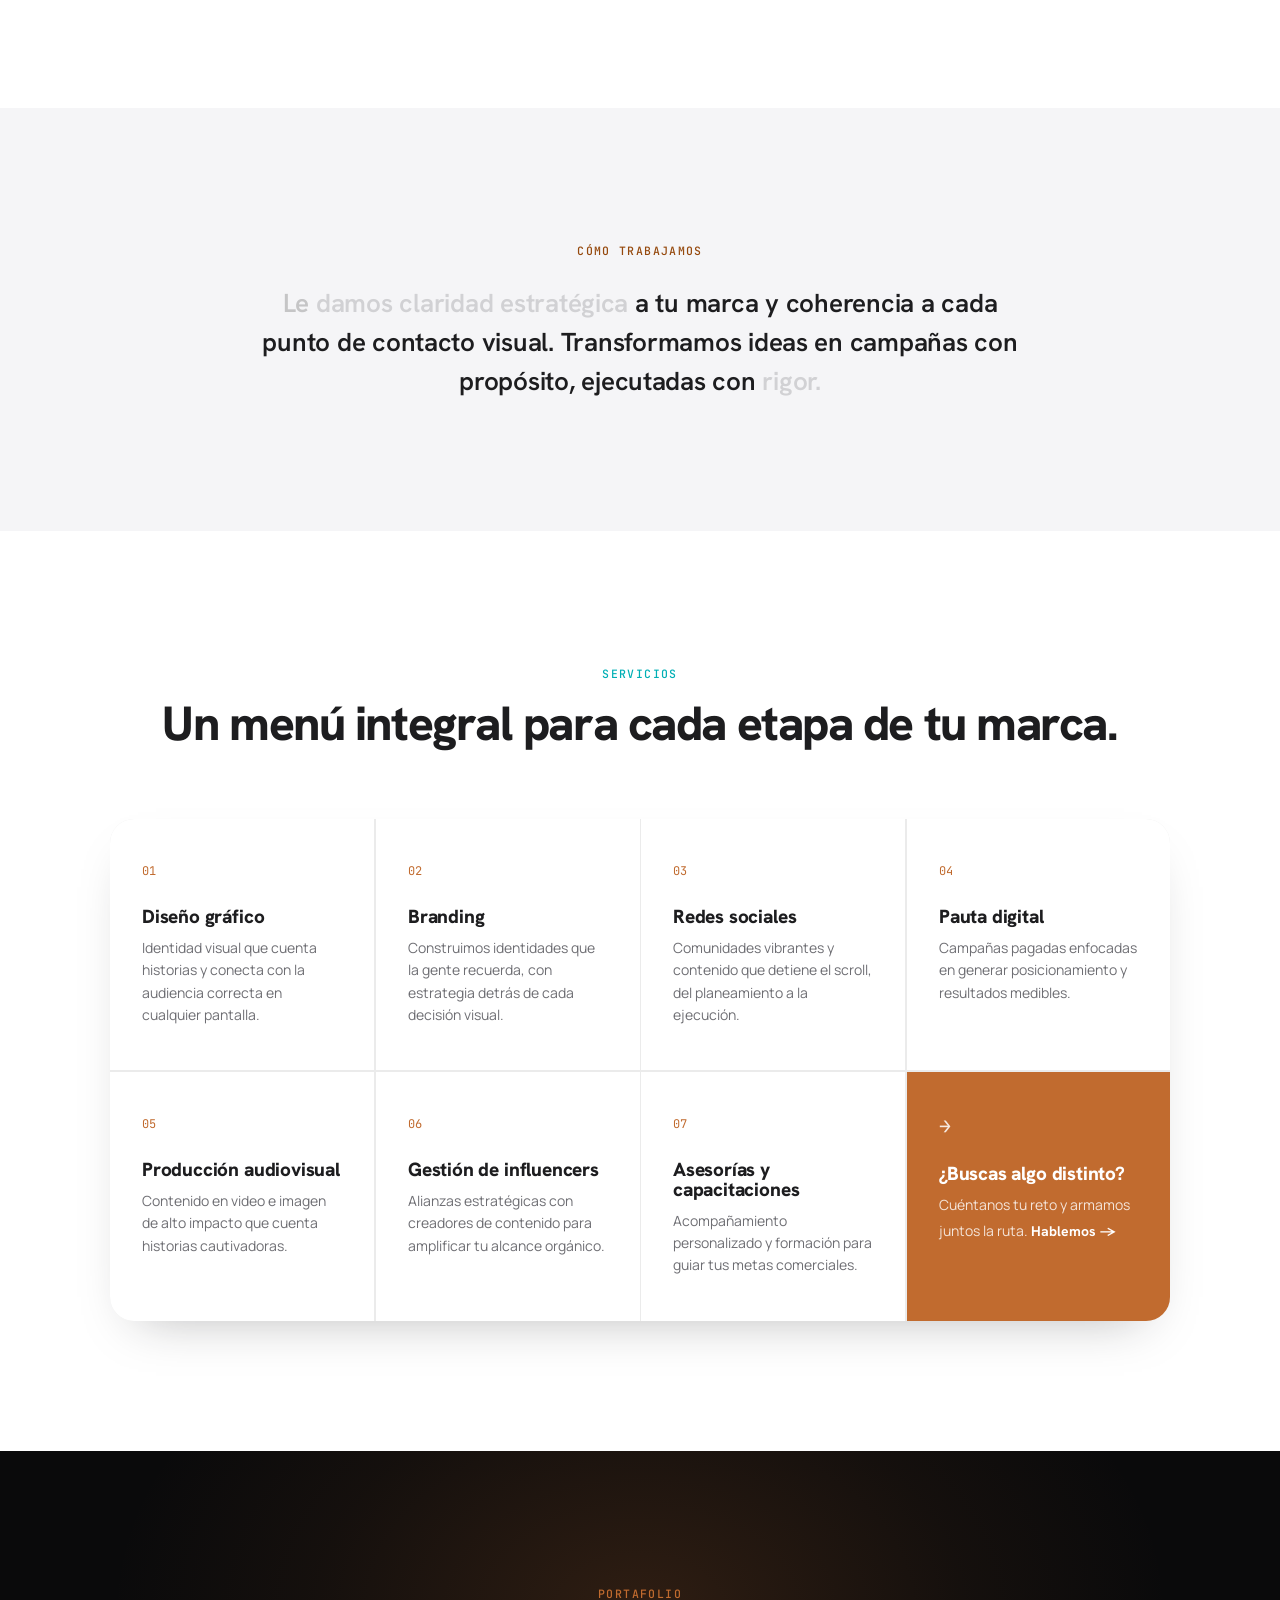
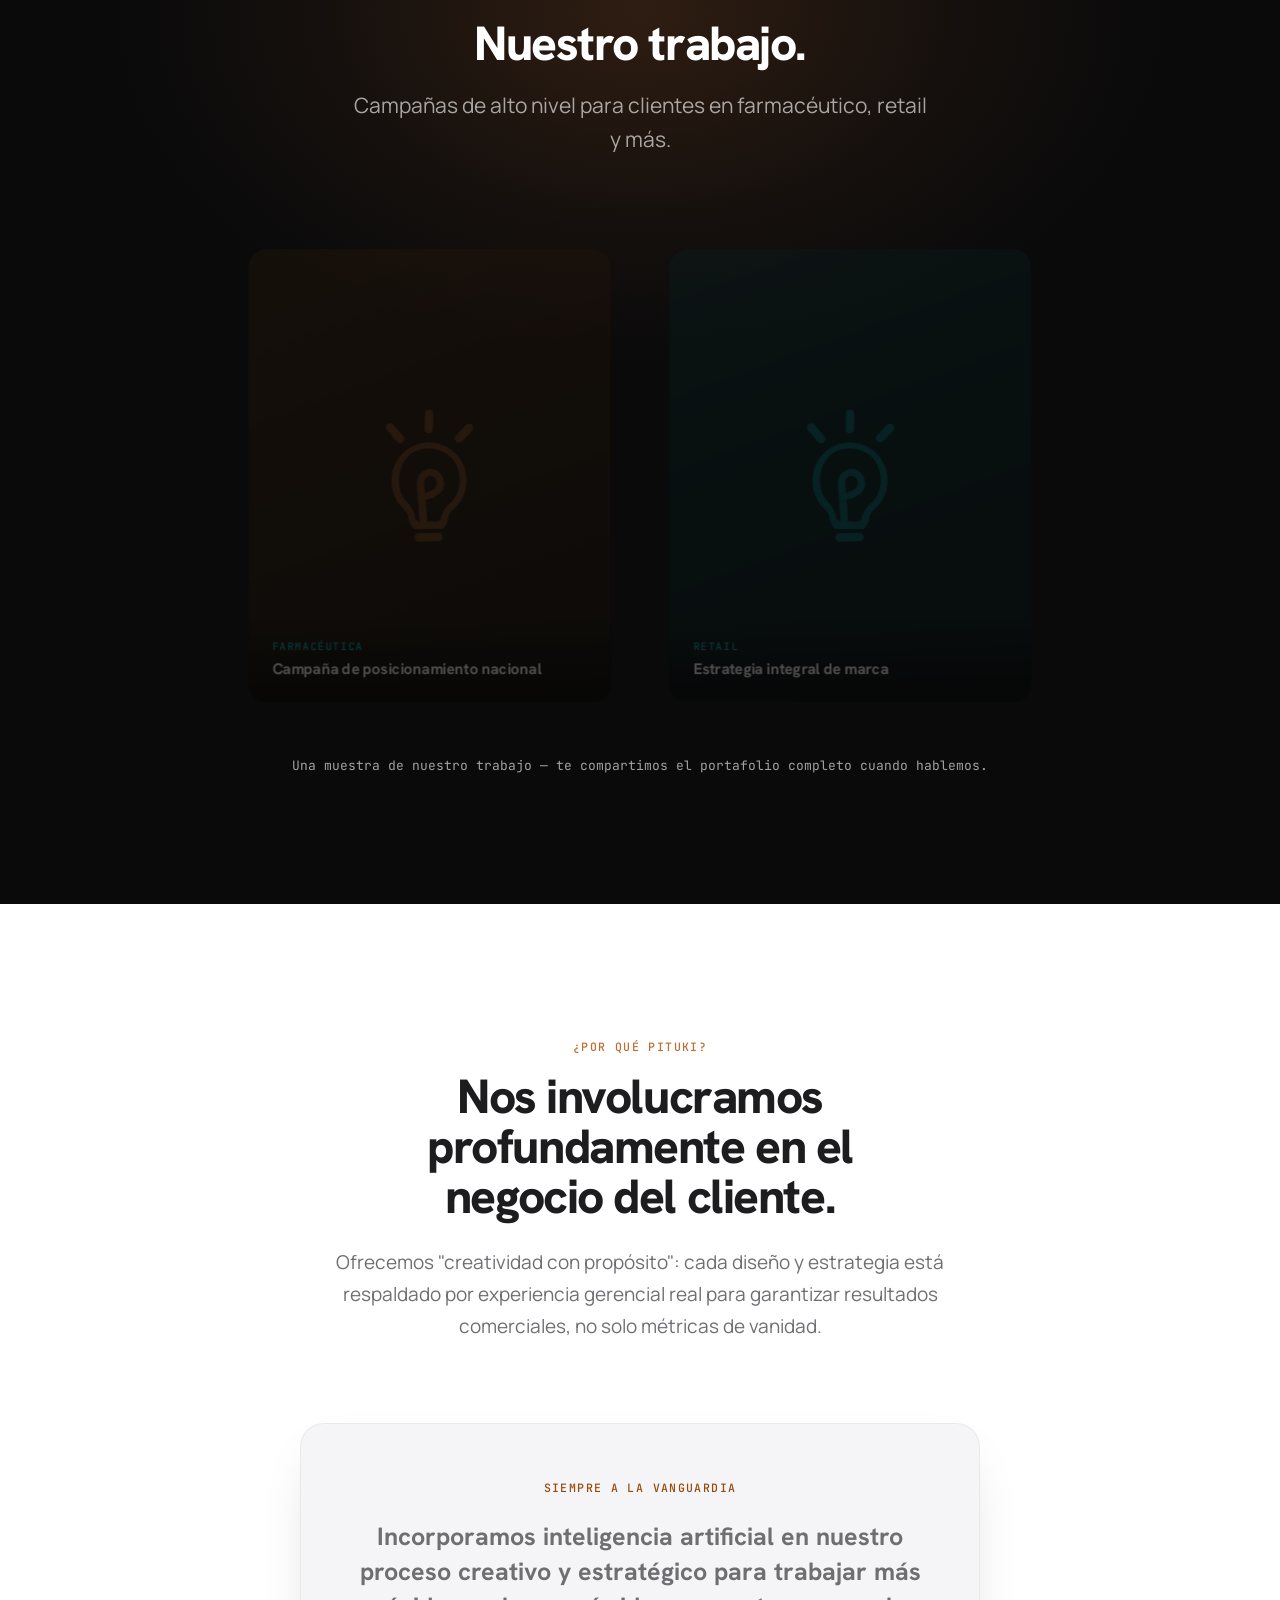
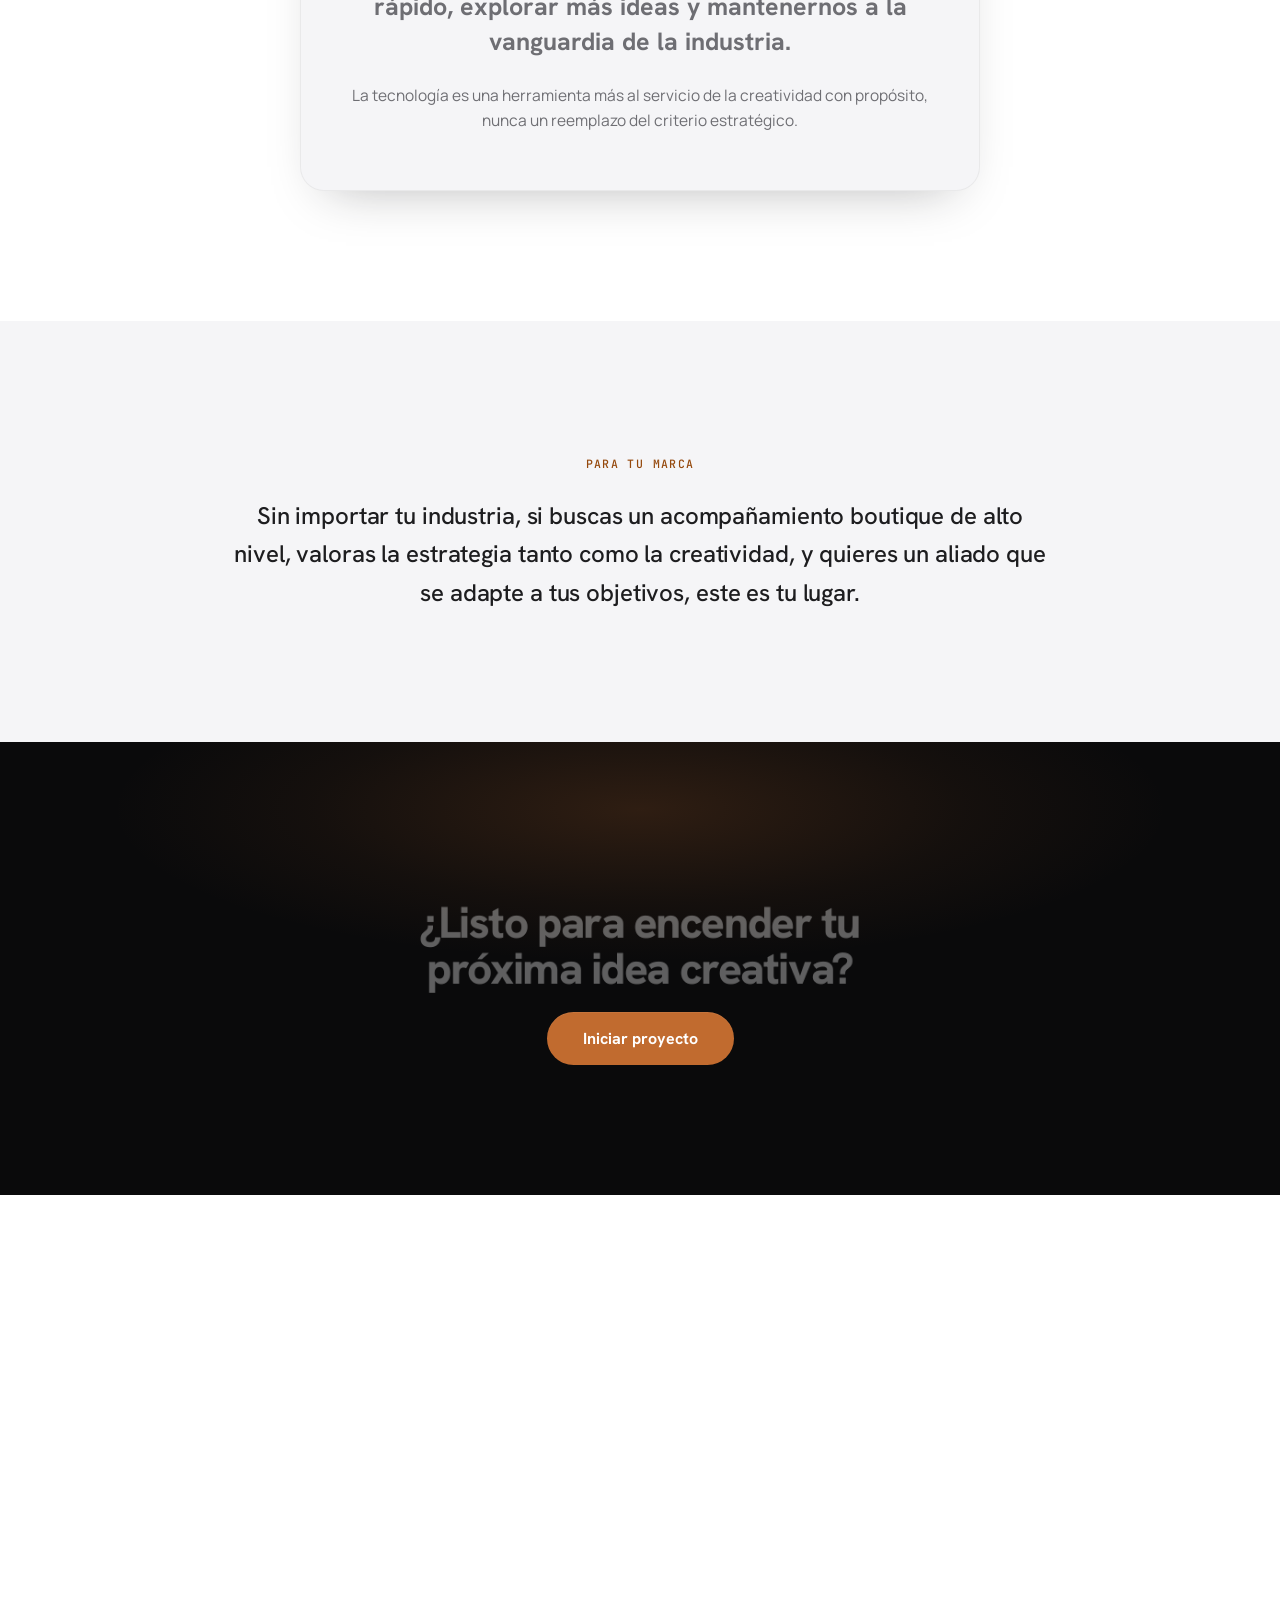
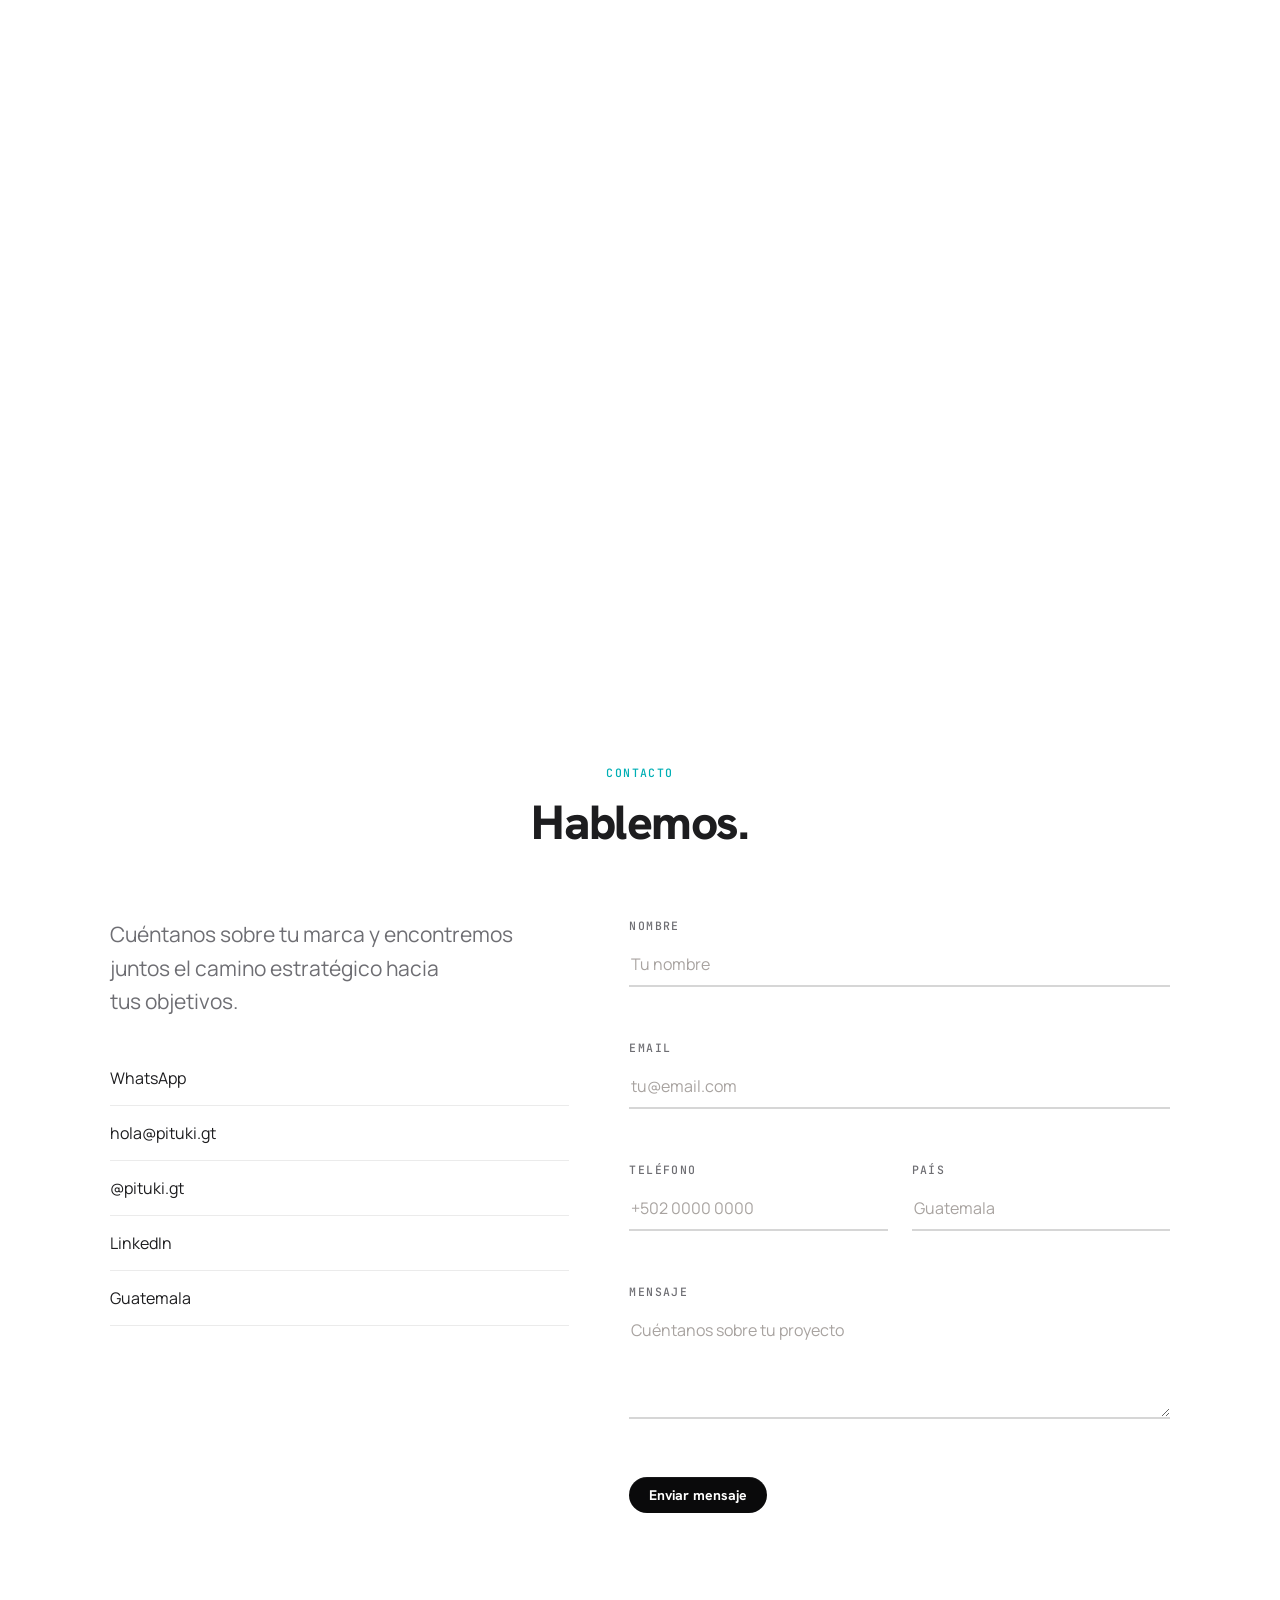
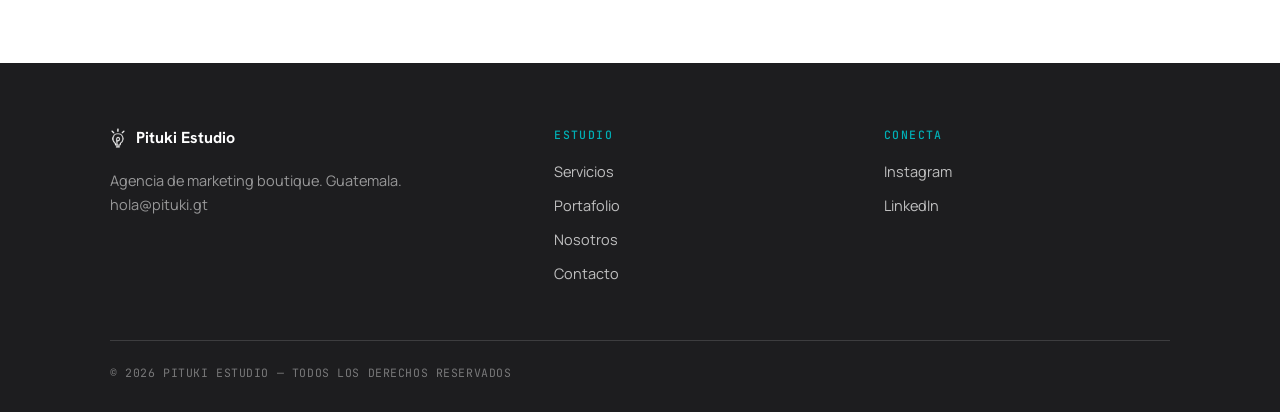
==== commit 879439a9: "Agregar imagen de compartir (og:image) con el logo de Pituki Antes la miniatura al compartir el link" ====
--- a/index.html
+++ b/index.html
@@ -13,7 +13,14 @@
 <meta property="og:description" content="Agencia de marketing boutique en Guatemala. Estrategia, branding, redes, pauta y producción audiovisual con propósito comercial."/>
 <meta property="og:url" content="https://pituki-estudio.vercel.app/"/>
 <meta property="og:locale" content="es_GT"/>
+<meta property="og:image" content="https://pituki-estudio.vercel.app/og.png"/>
+<meta property="og:image:secure_url" content="https://pituki-estudio.vercel.app/og.png"/>
+<meta property="og:image:type" content="image/png"/>
+<meta property="og:image:width" content="1200"/>
+<meta property="og:image:height" content="630"/>
+<meta property="og:image:alt" content="Pituki Estudio — Creatividad con propósito"/>
 <meta name="twitter:card" content="summary_large_image"/>
+<meta name="twitter:image" content="https://pituki-estudio.vercel.app/og.png"/>
 <link rel="preconnect" href="https://fonts.googleapis.com">
 <link rel="preconnect" href="https://fonts.gstatic.com" crossorigin>
 <link href="https://fonts.googleapis.com/css2?family=Hanken+Grotesk:wght@500;600;700;800&family=Manrope:wght@400;500;600&family=JetBrains+Mono:wght@500&display=swap" rel="stylesheet">
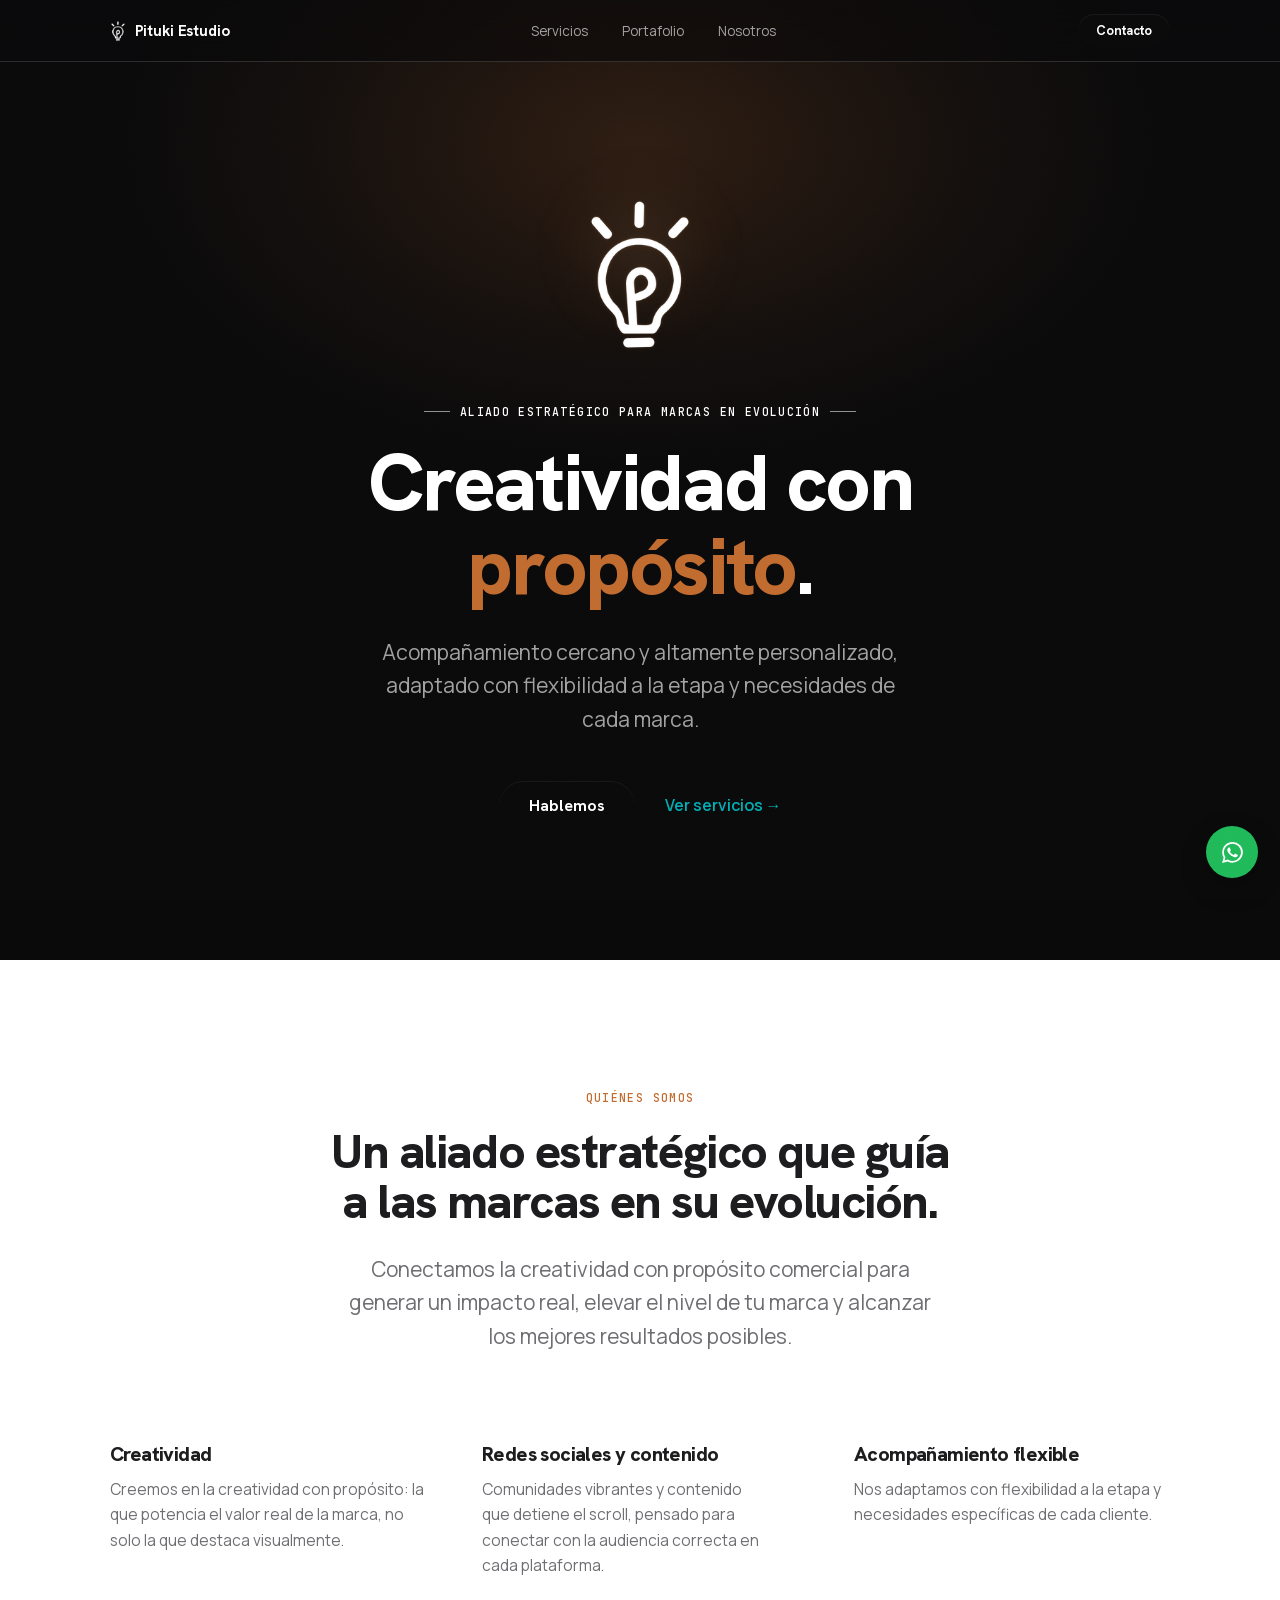
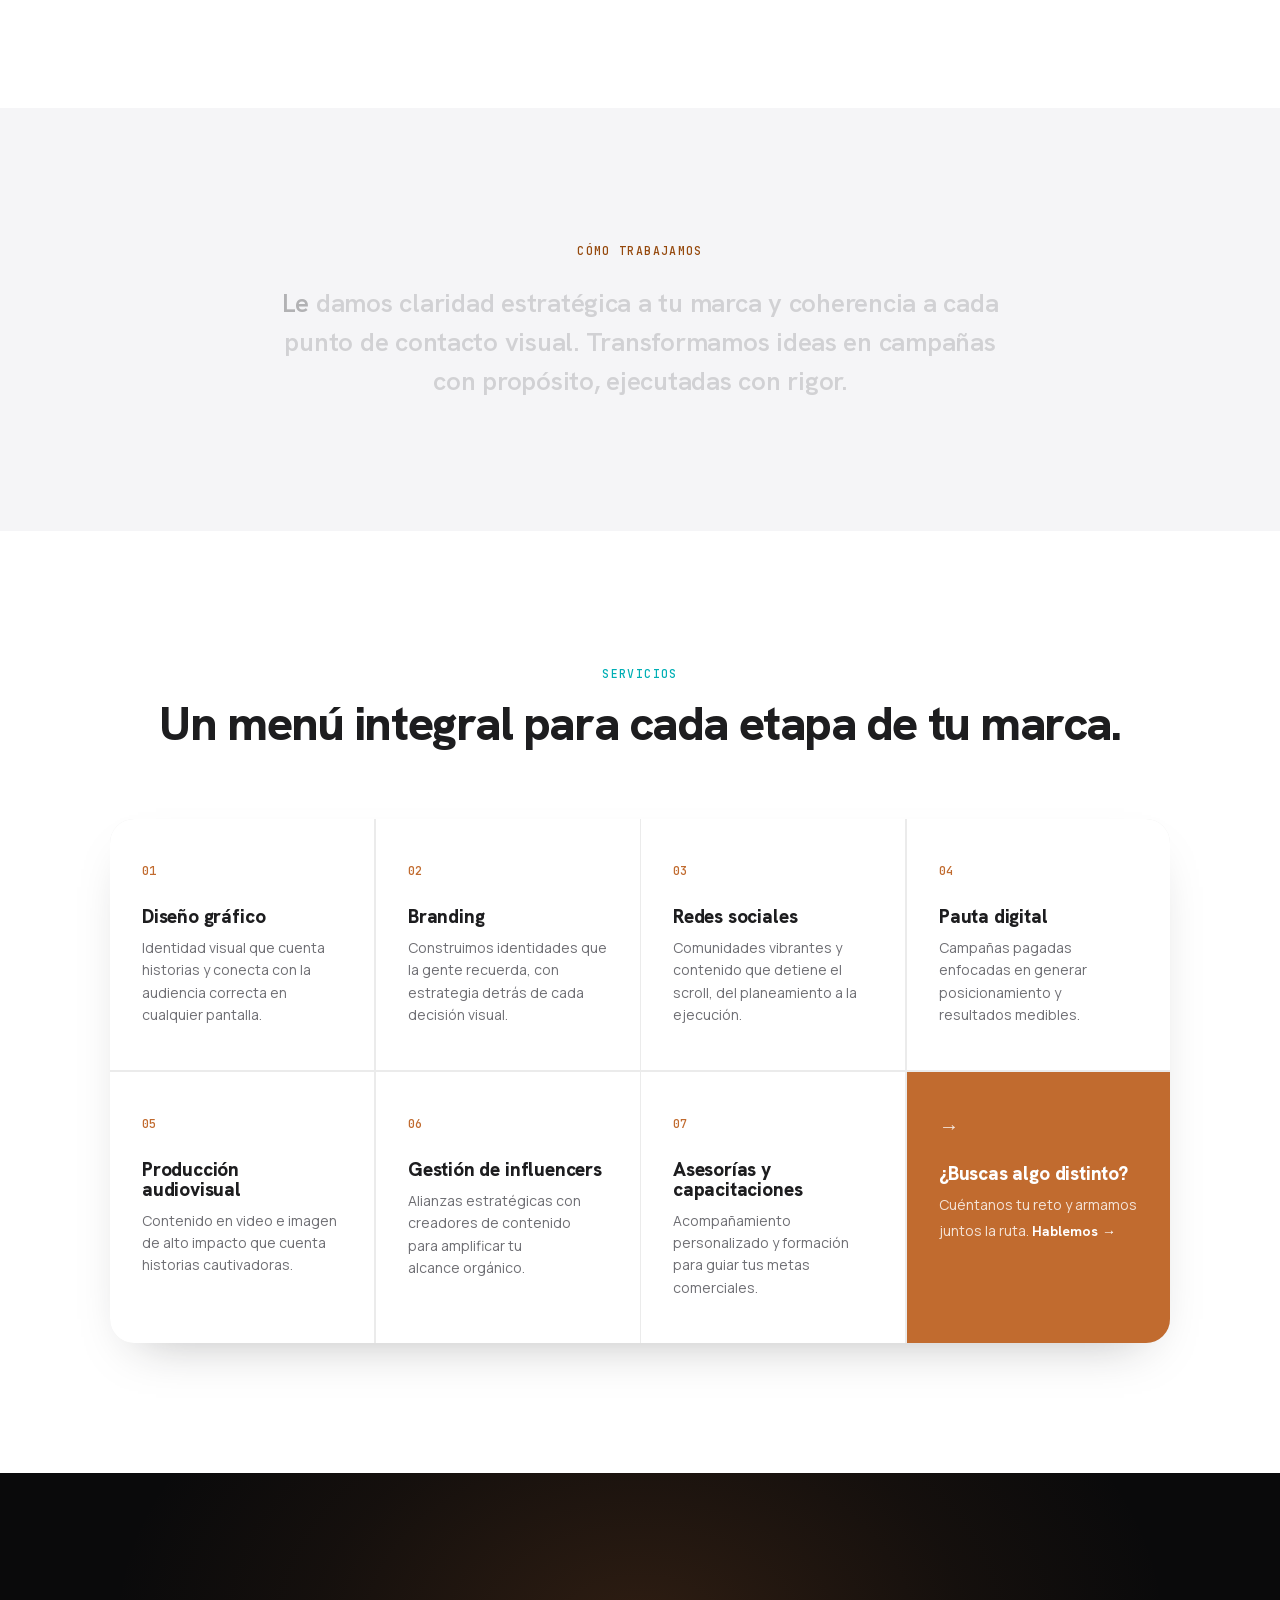
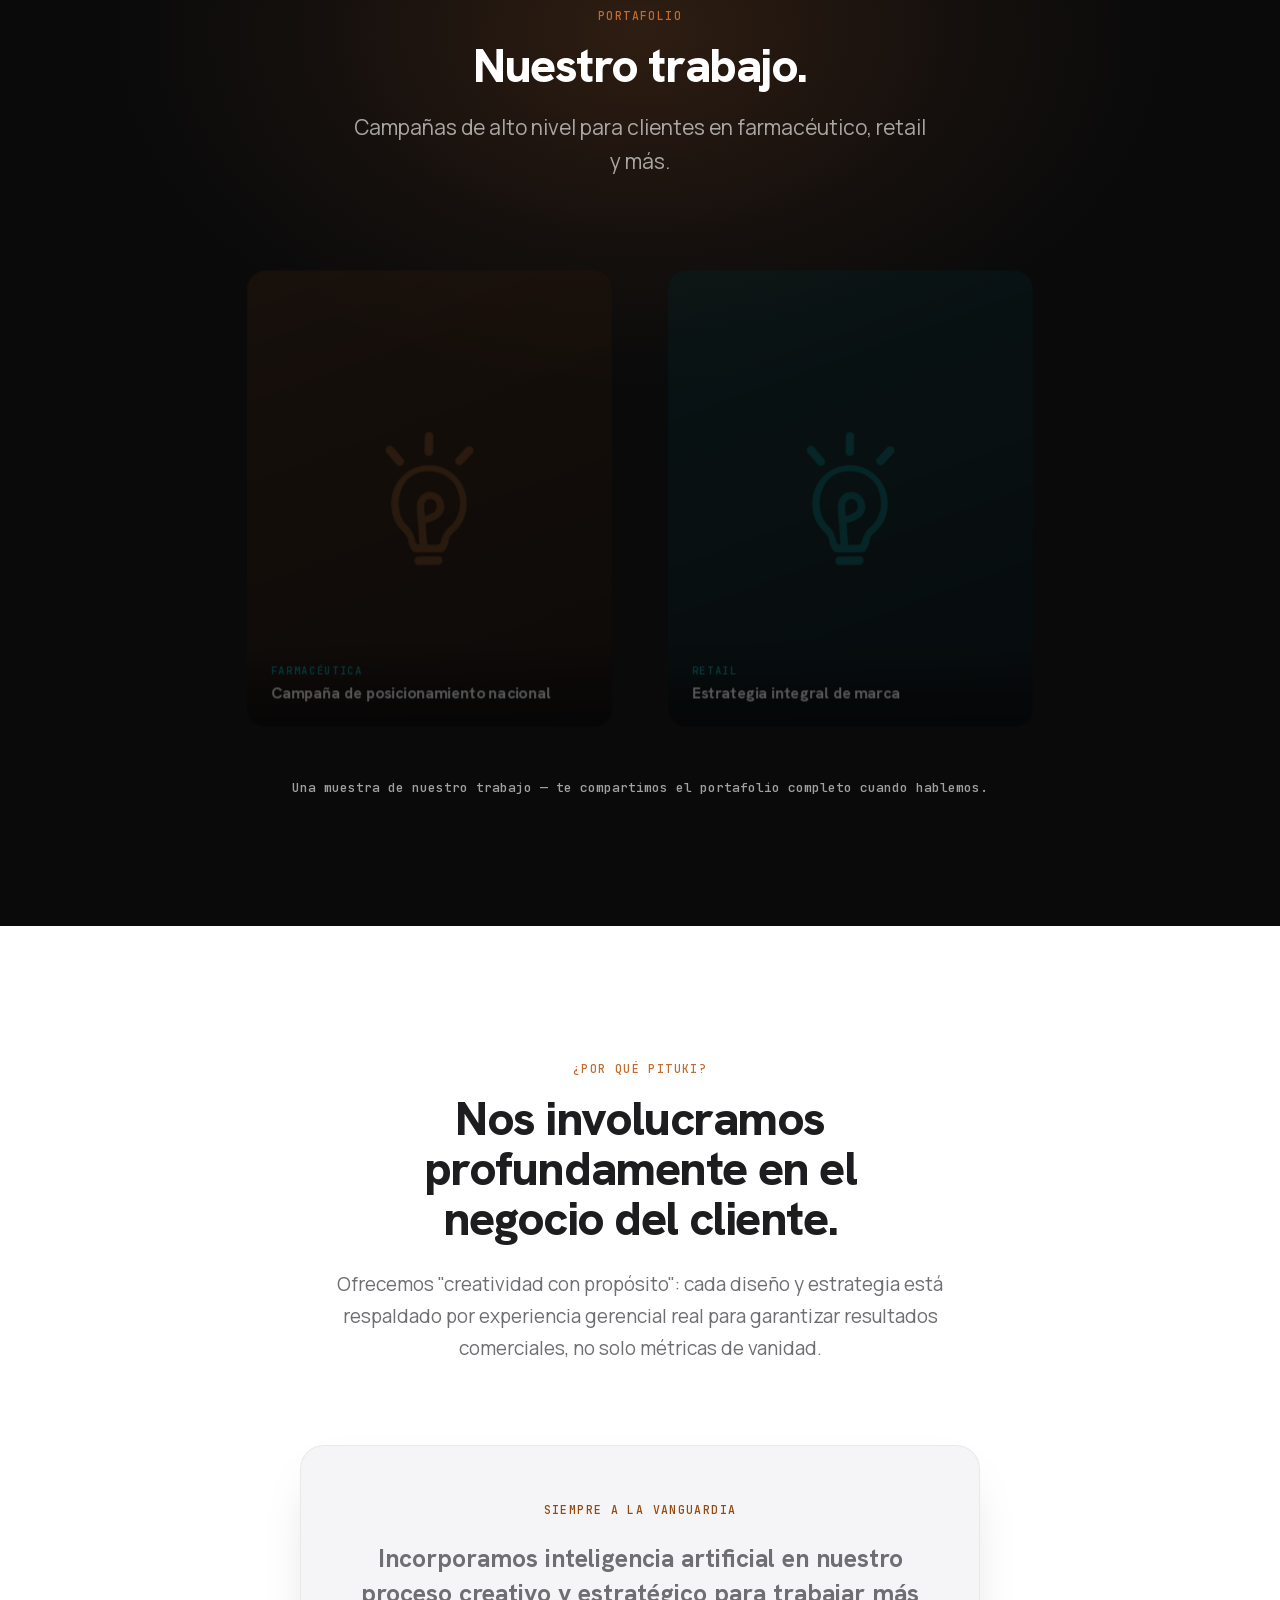
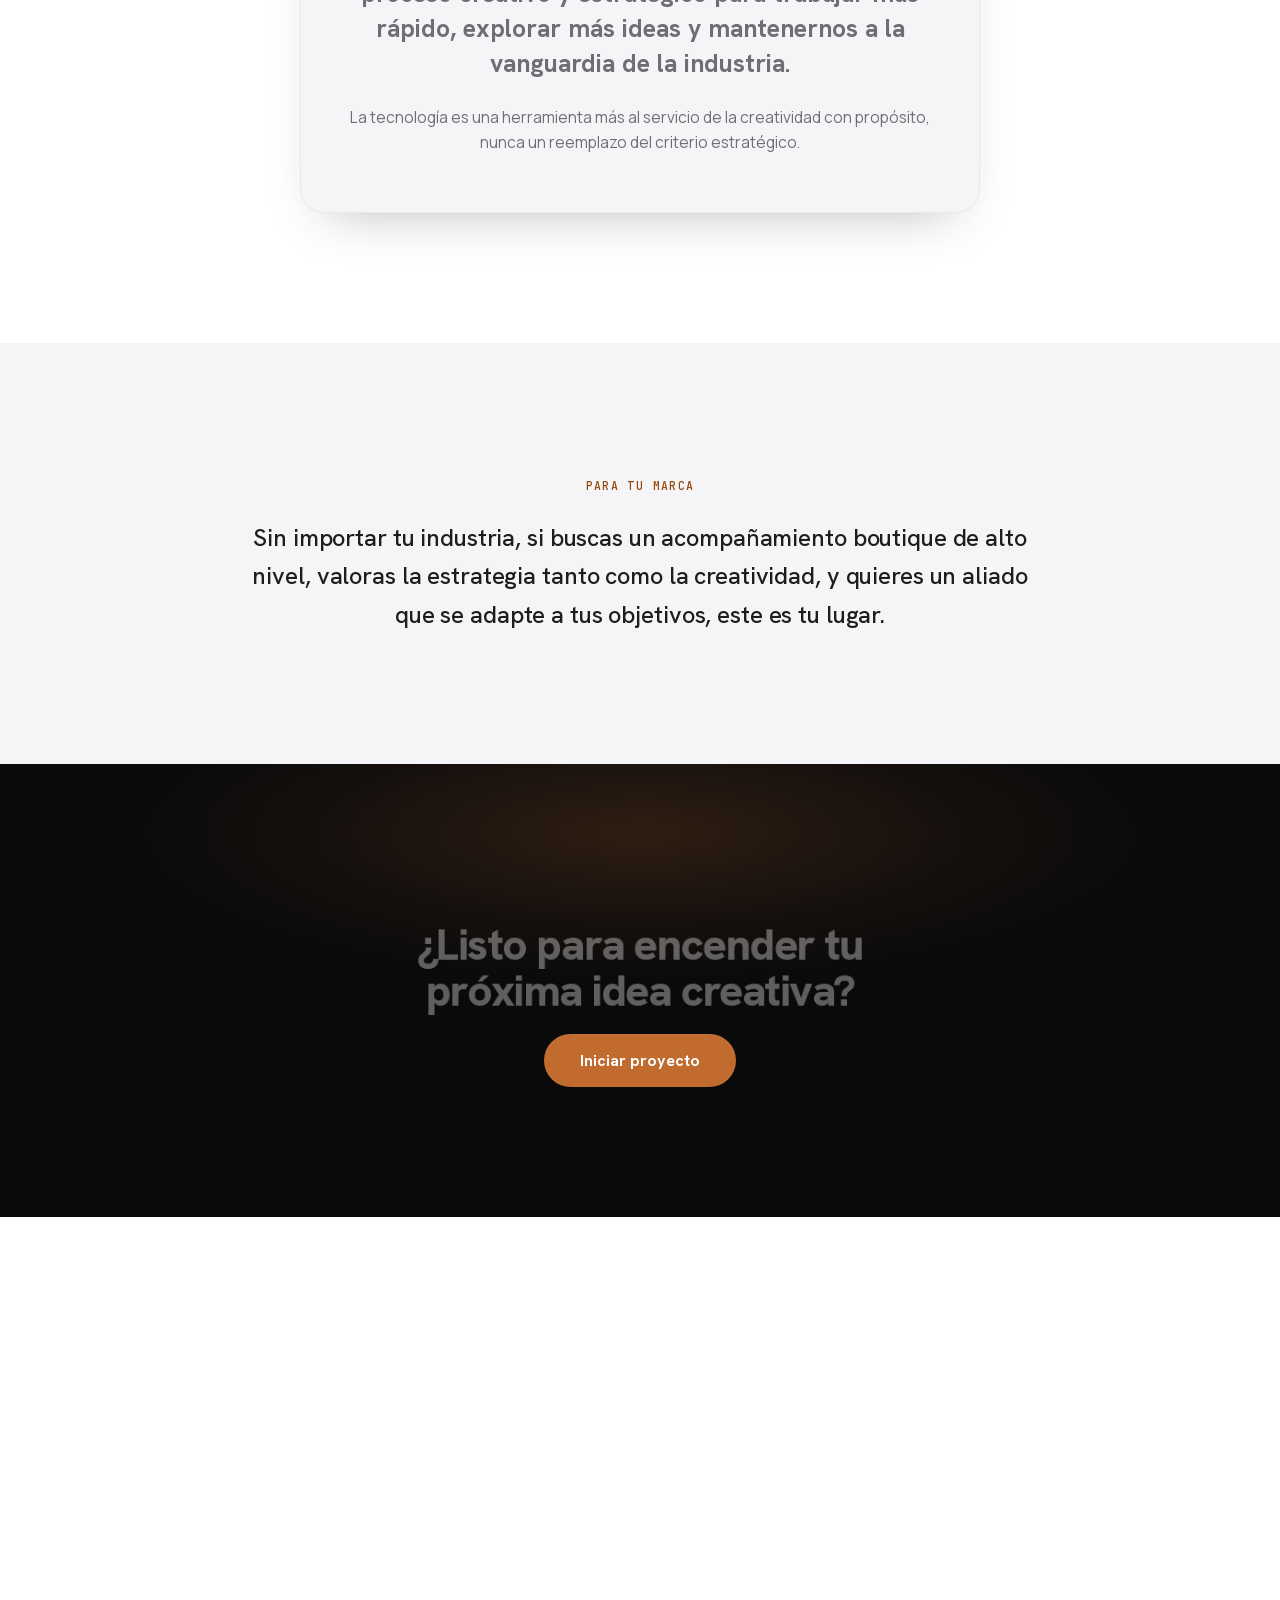
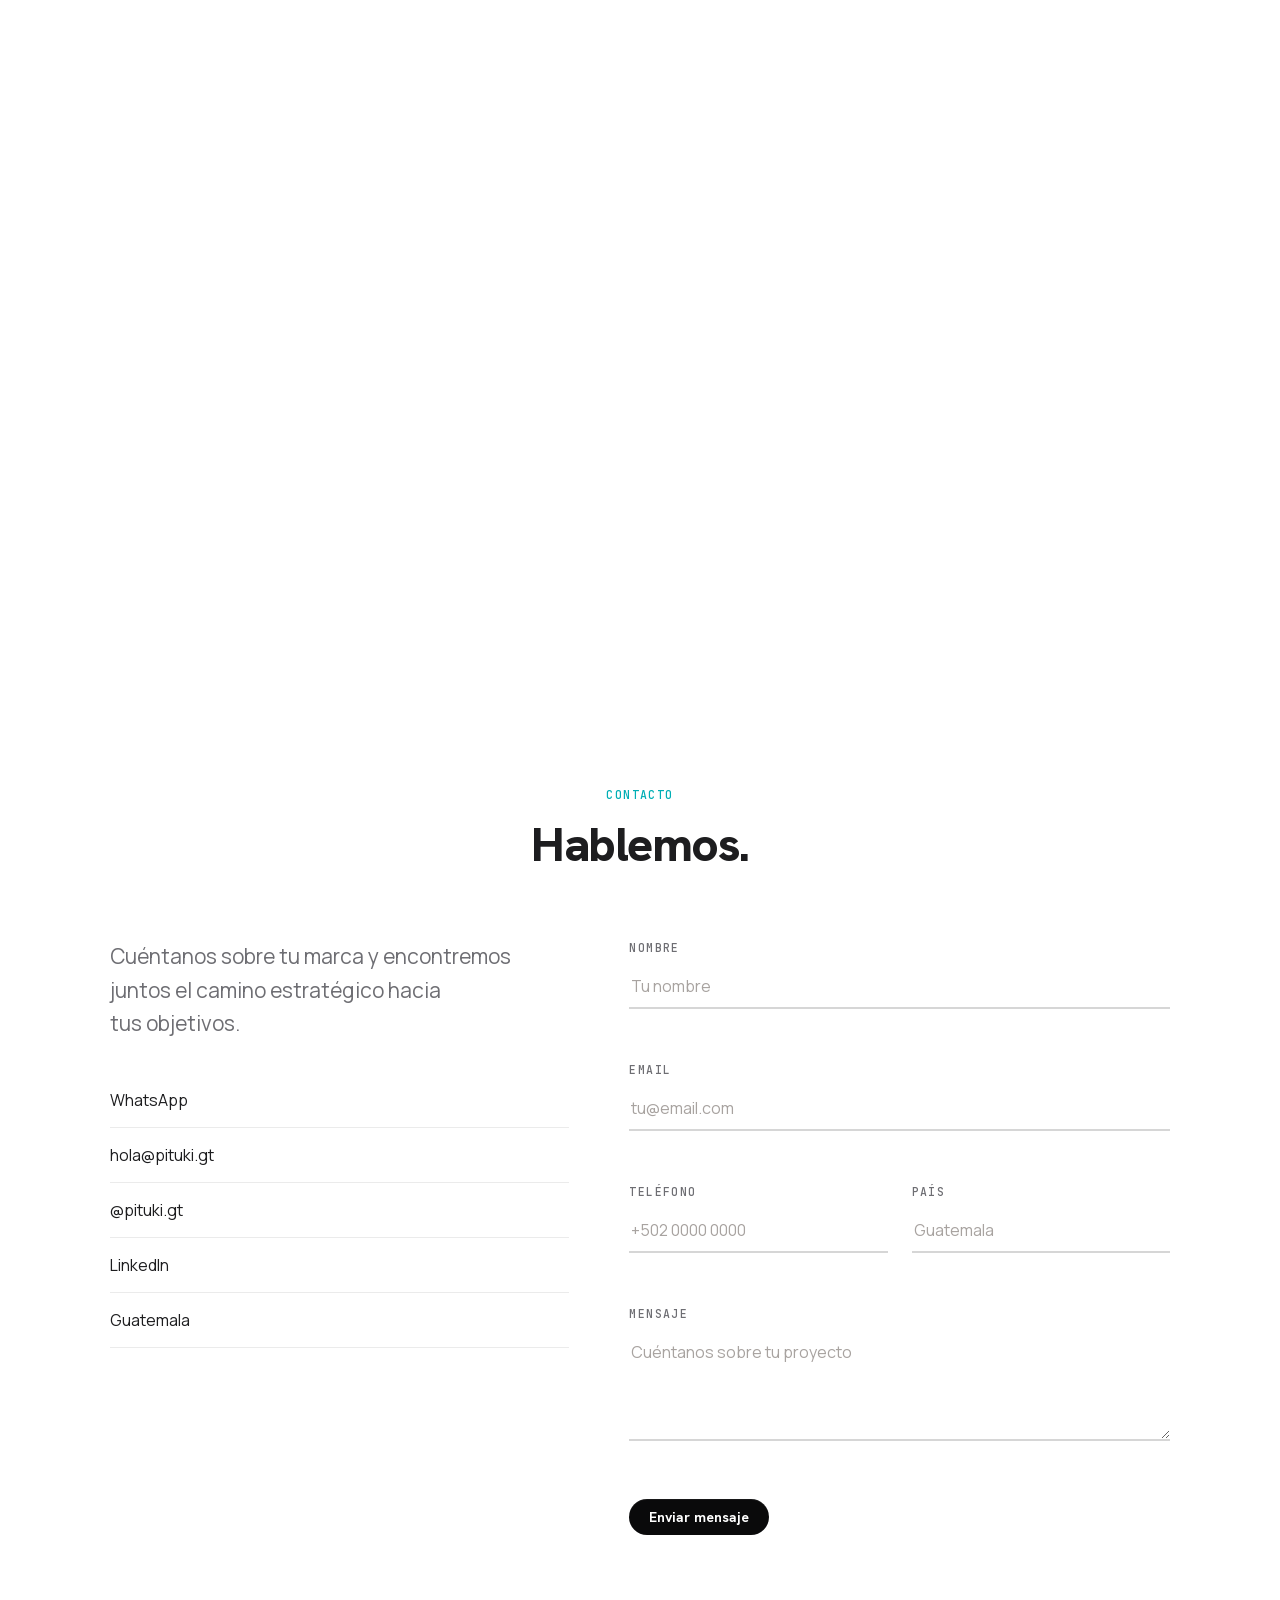
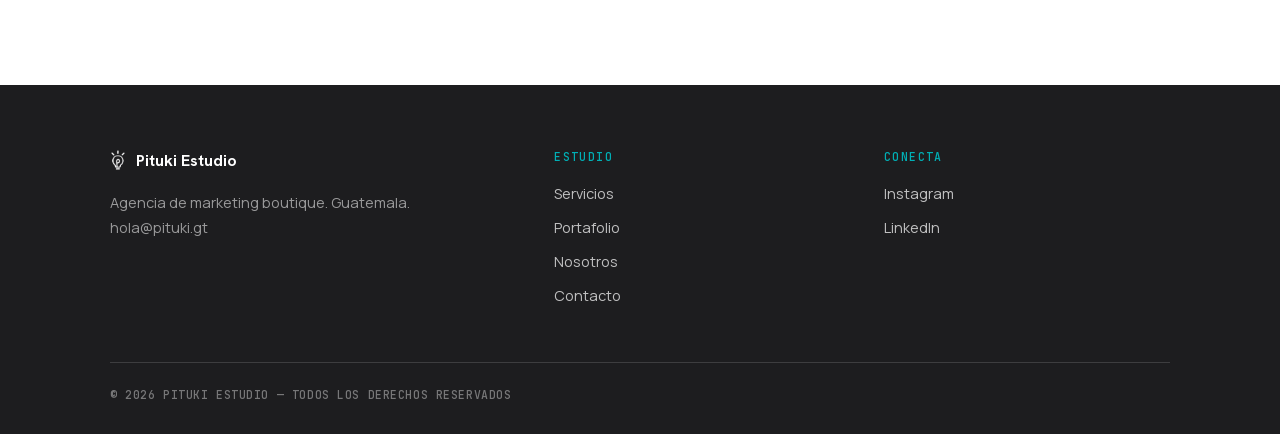
==== commit c85866c0: "Fase 1 — cimientos tecnicos: SEO, fuentes propias y pagina 404 Todo con archivos estaticos en el rep" ====
--- a/index.html
+++ b/index.html
@@ -21,10 +21,41 @@
 <meta property="og:image:alt" content="Pituki Estudio — Creatividad con propósito"/>
 <meta name="twitter:card" content="summary_large_image"/>
 <meta name="twitter:image" content="https://pituki-estudio.vercel.app/og.png"/>
-<link rel="preconnect" href="https://fonts.googleapis.com">
-<link rel="preconnect" href="https://fonts.gstatic.com" crossorigin>
-<link href="https://fonts.googleapis.com/css2?family=Hanken+Grotesk:wght@500;600;700;800&family=Manrope:wght@400;500;600&family=JetBrains+Mono:wght@500&display=swap" rel="stylesheet">
+<link rel="preload" href="fonts/hankengrotesk.woff2" as="font" type="font/woff2" crossorigin>
+<link rel="preload" href="fonts/manrope.woff2" as="font" type="font/woff2" crossorigin>
+<link rel="stylesheet" href="css/fonts.css">
 <link rel="stylesheet" href="css/styles.css">
+<script type="application/ld+json">
+{
+  "@context": "https://schema.org",
+  "@type": "ProfessionalService",
+  "name": "Pituki Estudio",
+  "description": "Agencia de marketing boutique en Guatemala. Creatividad con propósito: branding, diseño, redes, pauta y producción audiovisual.",
+  "url": "https://pituki-estudio.vercel.app",
+  "image": "https://pituki-estudio.vercel.app/og.png",
+  "slogan": "Creatividad con propósito",
+  "telephone": "+50251315816",
+  "areaServed": "GT",
+  "address": {
+    "@type": "PostalAddress",
+    "addressCountry": "GT",
+    "addressLocality": "Guatemala"
+  },
+  "sameAs": [
+    "https://instagram.com/pituki.gt",
+    "https://www.linkedin.com/company/pituki"
+  ],
+  "makesOffer": [
+    { "@type": "Offer", "itemOffered": { "@type": "Service", "name": "Diseño gráfico" } },
+    { "@type": "Offer", "itemOffered": { "@type": "Service", "name": "Branding" } },
+    { "@type": "Offer", "itemOffered": { "@type": "Service", "name": "Redes sociales" } },
+    { "@type": "Offer", "itemOffered": { "@type": "Service", "name": "Pauta digital" } },
+    { "@type": "Offer", "itemOffered": { "@type": "Service", "name": "Producción audiovisual" } },
+    { "@type": "Offer", "itemOffered": { "@type": "Service", "name": "Gestión de influencers" } },
+    { "@type": "Offer", "itemOffered": { "@type": "Service", "name": "Asesorías y capacitaciones" } }
+  ]
+}
+</script>
 </head>
 <body>
 <div id="progress" aria-hidden="true"></div>
--- a/css/fonts.css
+++ b/css/fonts.css
@@ -0,0 +1,16 @@
+/* Fuentes auto-alojadas (subconjunto latino, fuentes variables) */
+@font-face{
+  font-family:'Hanken Grotesk'; font-style:normal; font-weight:500 800; font-display:swap;
+  src:url(../fonts/hankengrotesk.woff2) format('woff2');
+  unicode-range:U+0000-00FF, U+0131, U+0152-0153, U+02BB-02BC, U+02C6, U+02DA, U+02DC, U+0304, U+0308, U+0329, U+2000-206F, U+20AC, U+2122, U+2191, U+2193, U+2212, U+2215, U+FEFF, U+FFFD;
+}
+@font-face{
+  font-family:'Manrope'; font-style:normal; font-weight:400 600; font-display:swap;
+  src:url(../fonts/manrope.woff2) format('woff2');
+  unicode-range:U+0000-00FF, U+0131, U+0152-0153, U+02BB-02BC, U+02C6, U+02DA, U+02DC, U+0304, U+0308, U+0329, U+2000-206F, U+20AC, U+2122, U+2191, U+2193, U+2212, U+2215, U+FEFF, U+FFFD;
+}
+@font-face{
+  font-family:'JetBrains Mono'; font-style:normal; font-weight:500; font-display:swap;
+  src:url(../fonts/jetbrainsmono.woff2) format('woff2');
+  unicode-range:U+0000-00FF, U+0131, U+0152-0153, U+02BB-02BC, U+02C6, U+02DA, U+02DC, U+0304, U+0308, U+0329, U+2000-206F, U+20AC, U+2122, U+2191, U+2193, U+2212, U+2215, U+FEFF, U+FFFD;
+}
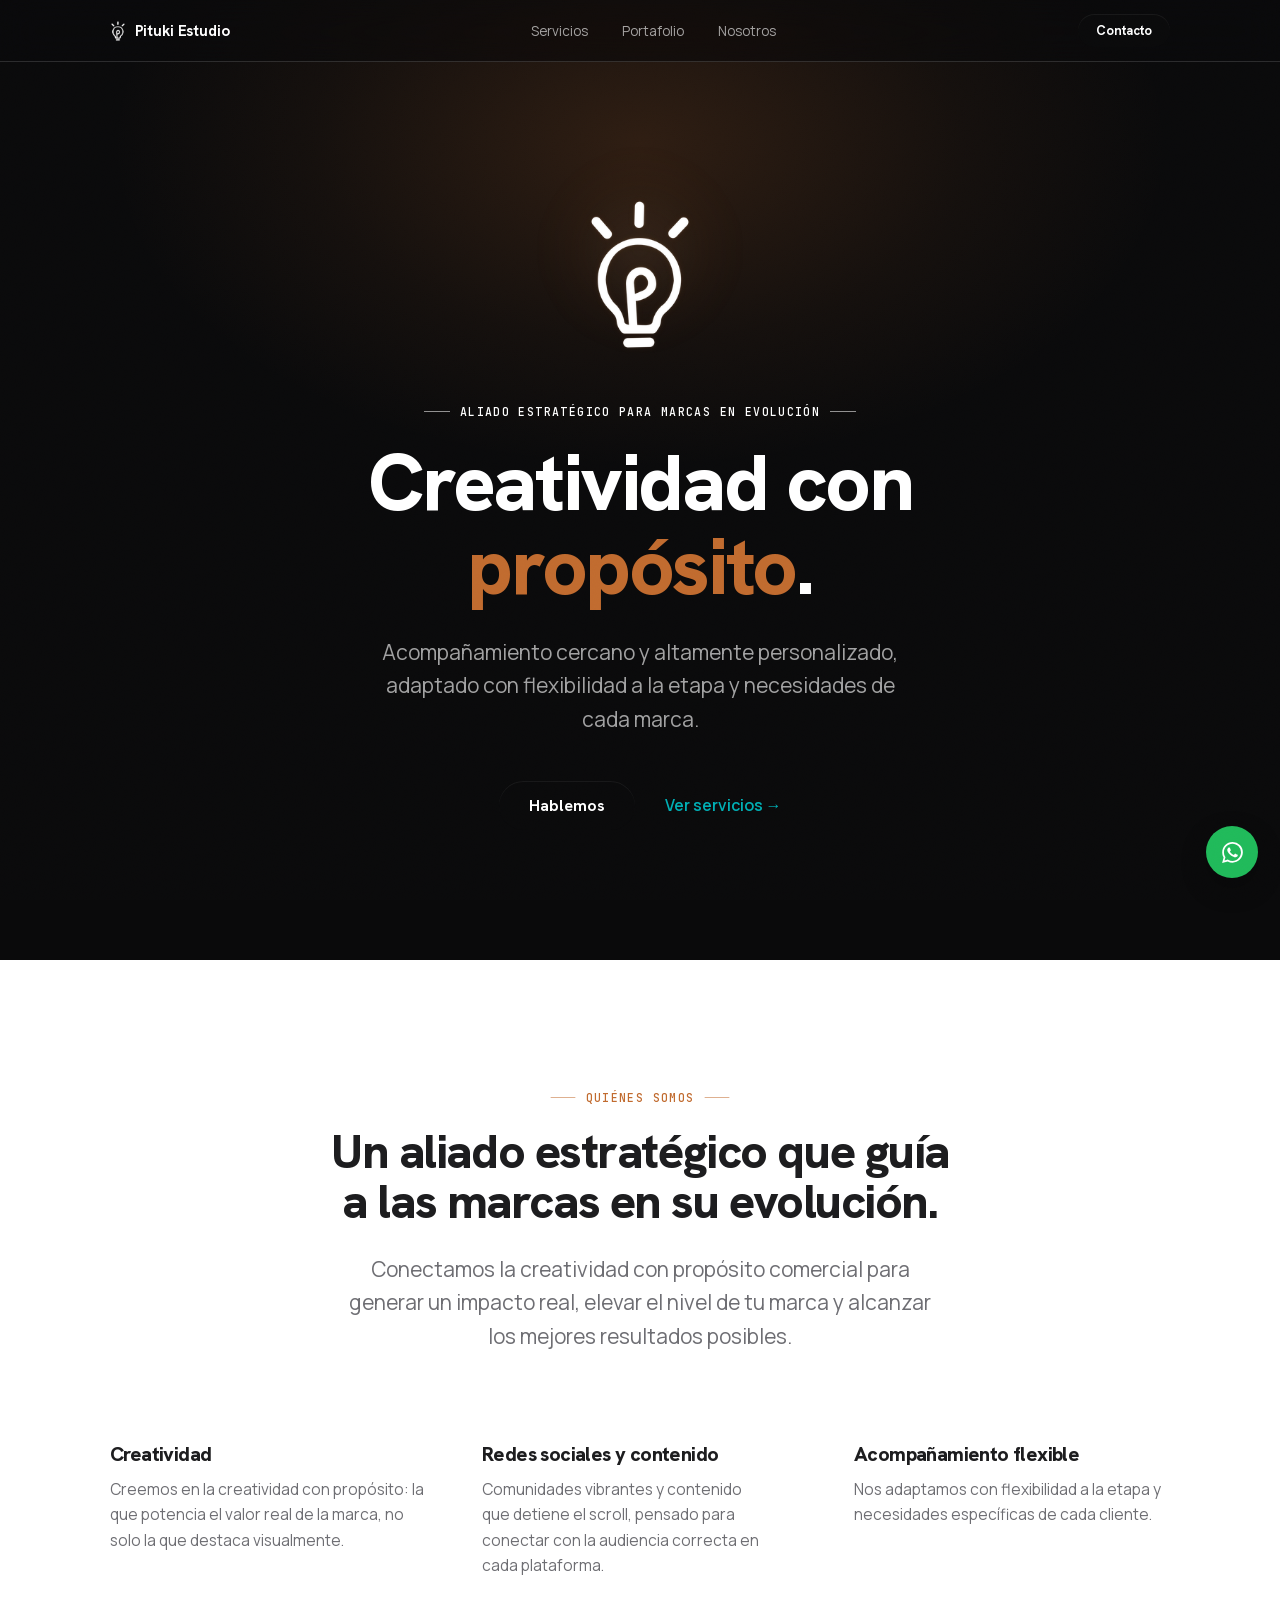
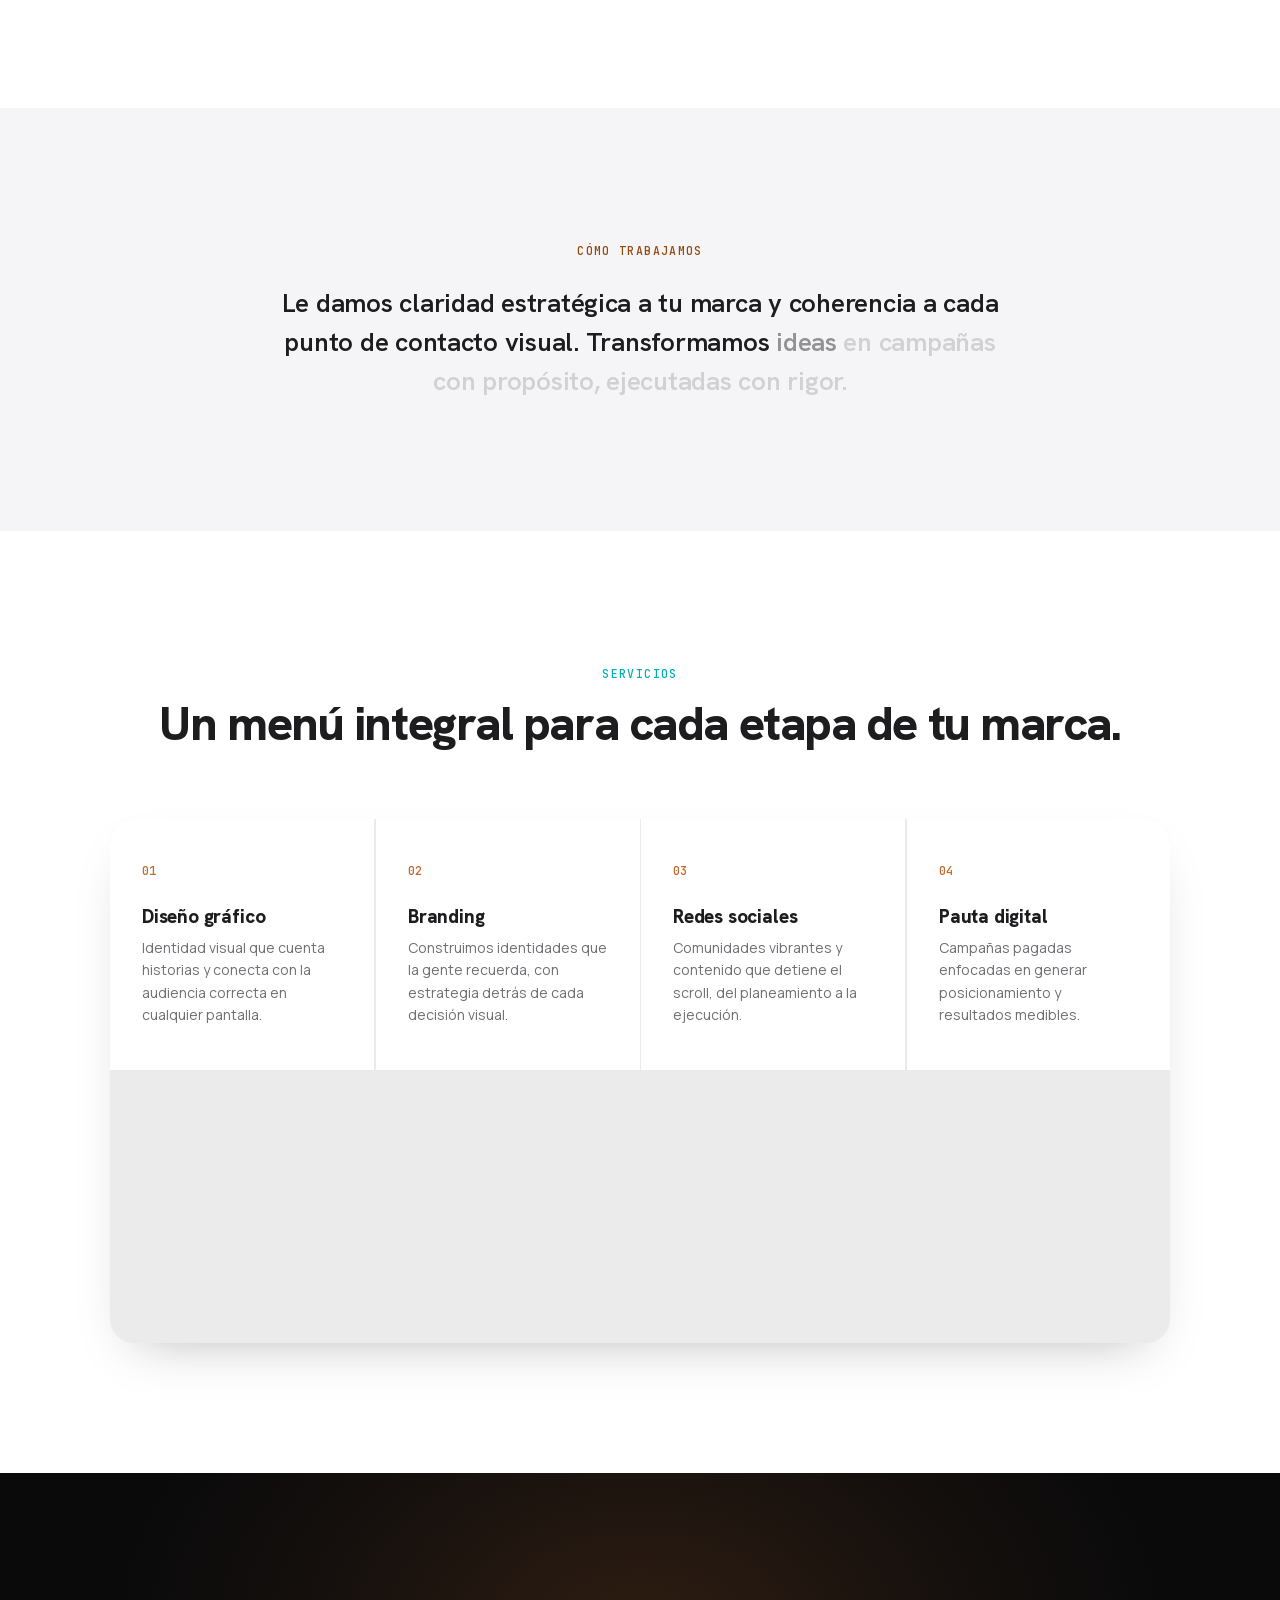
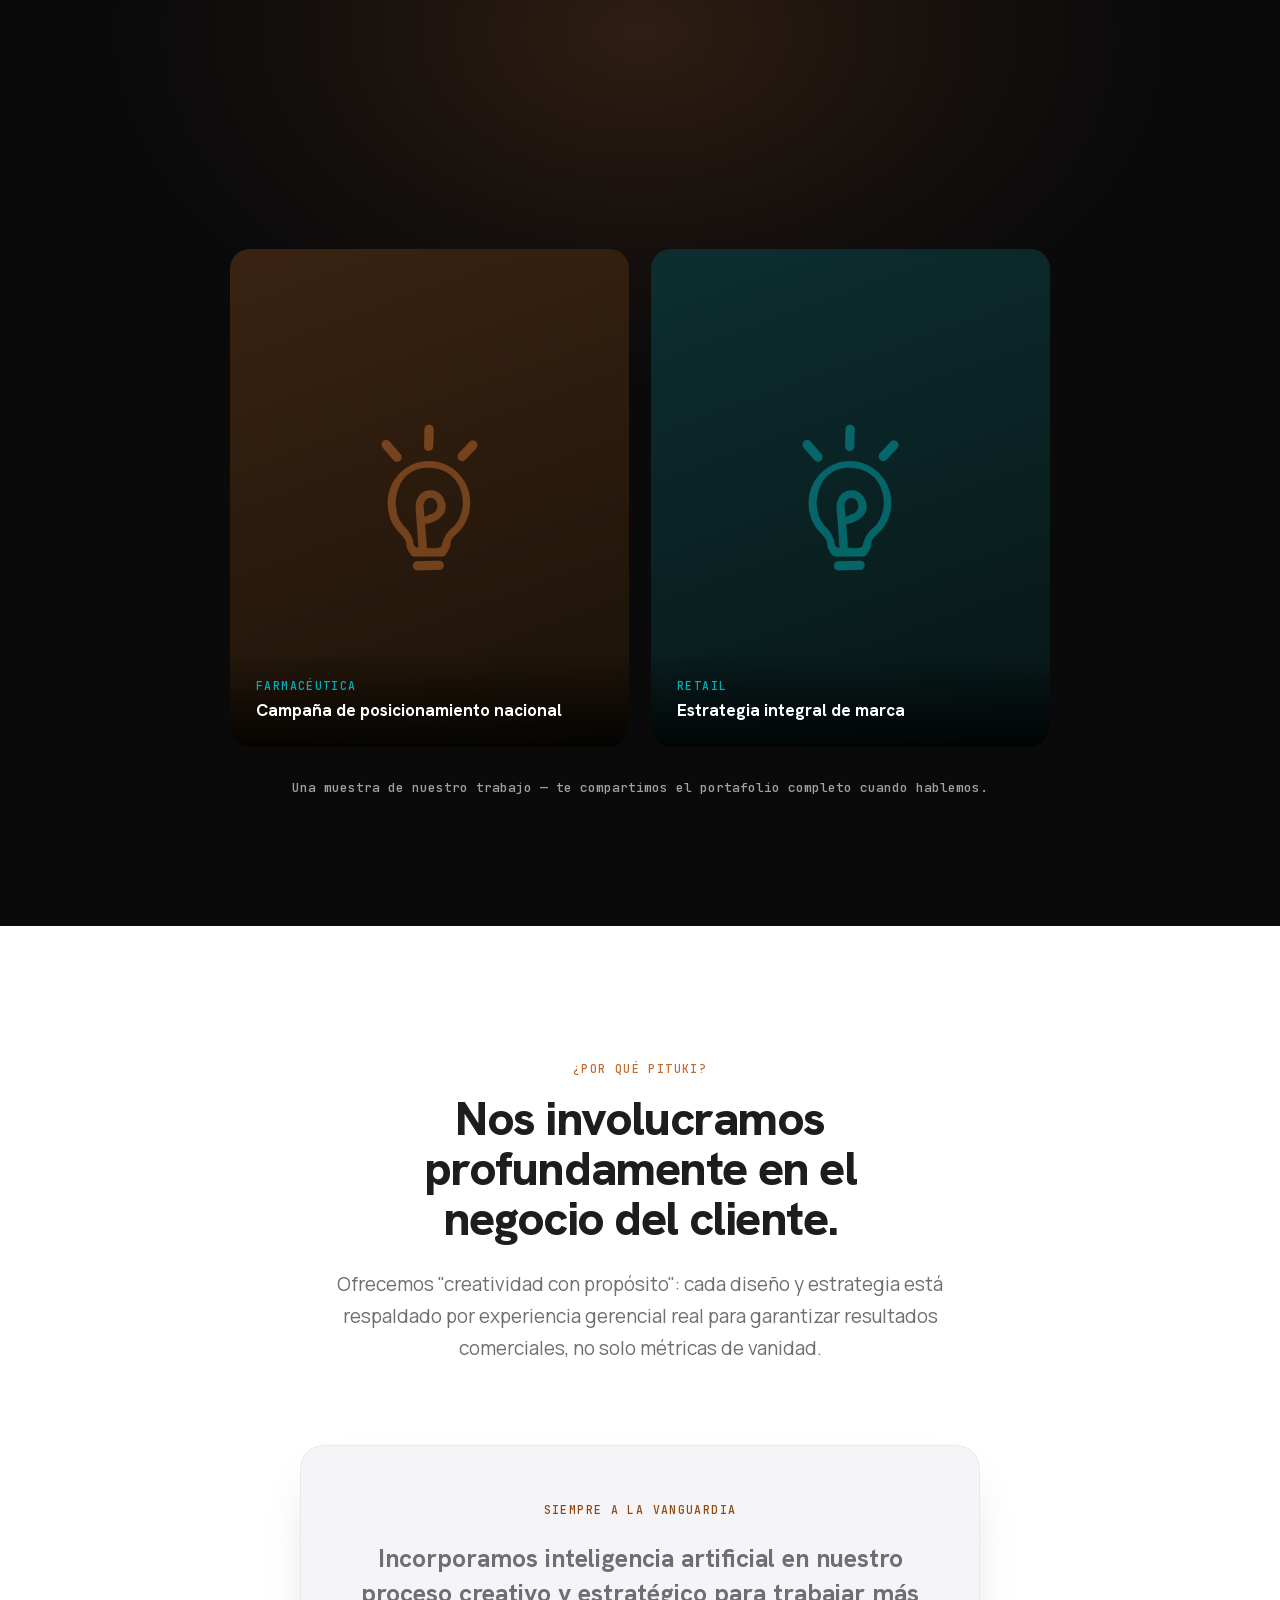
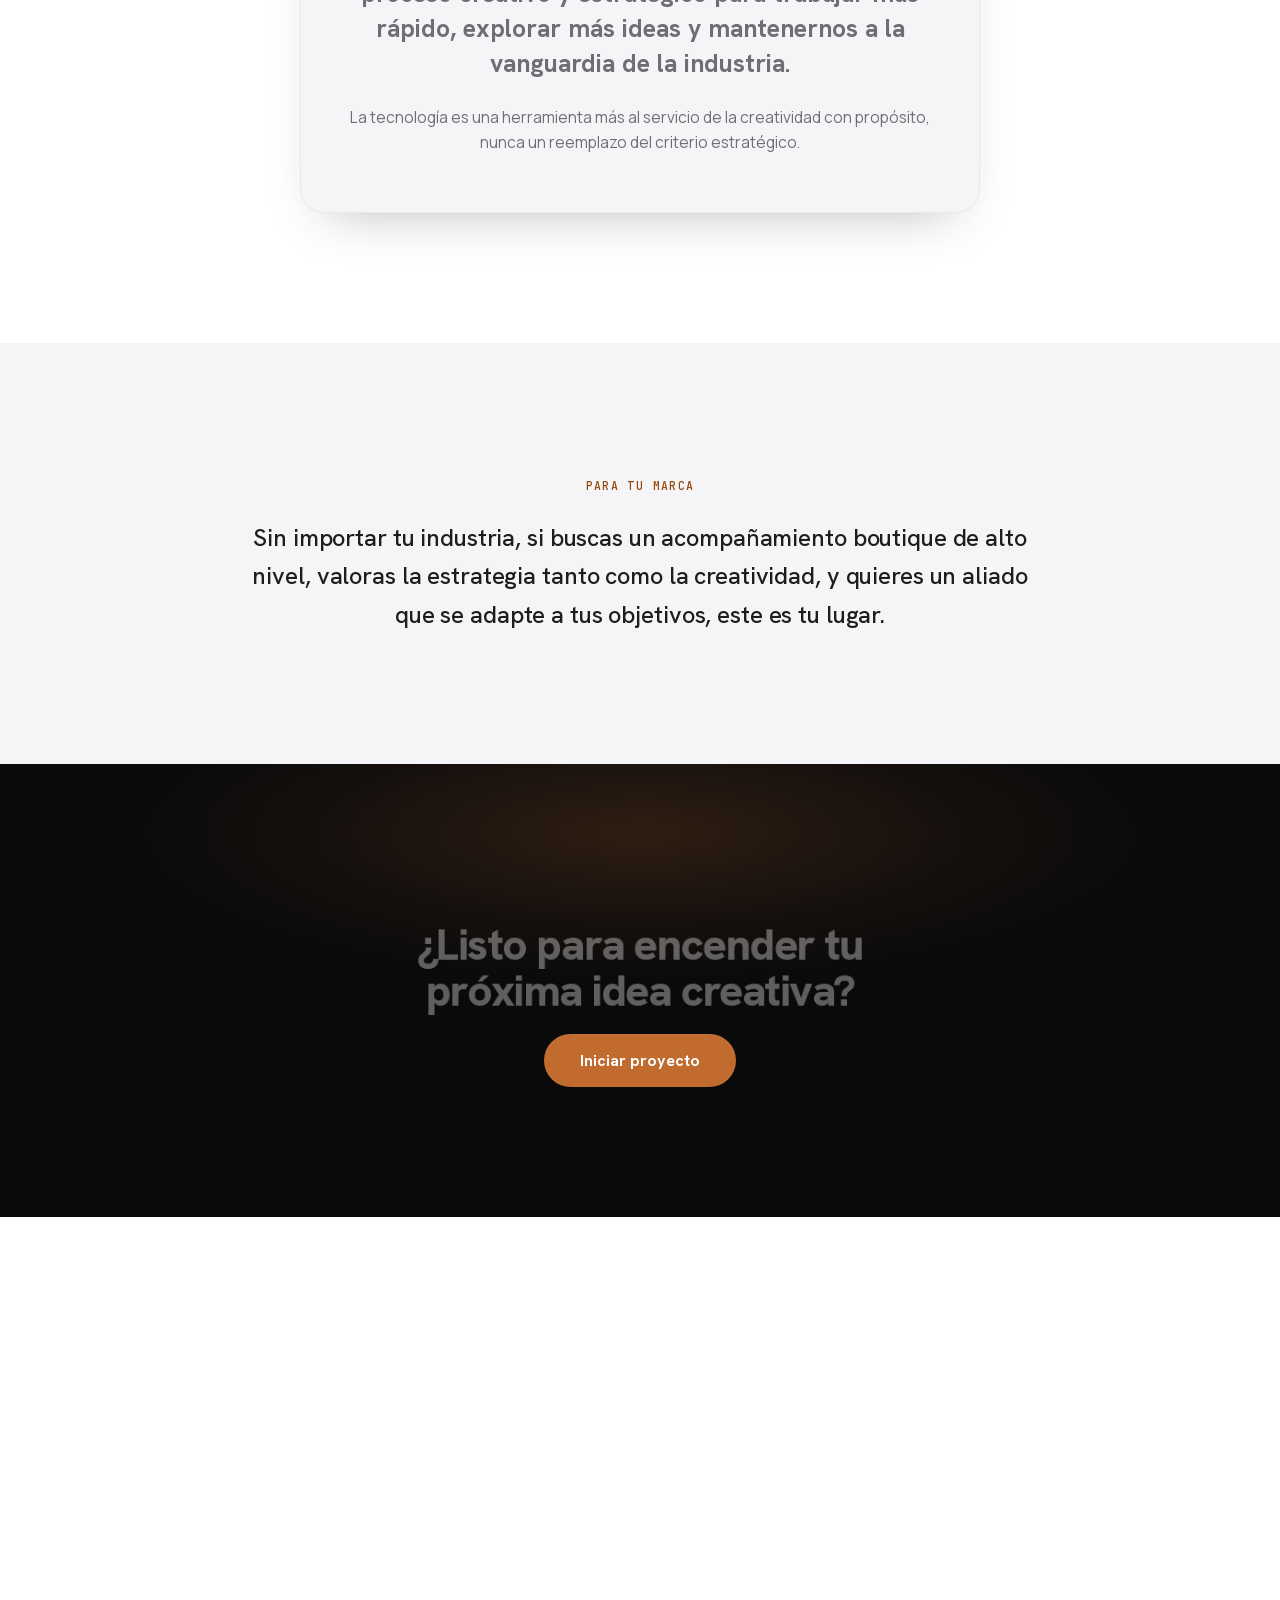
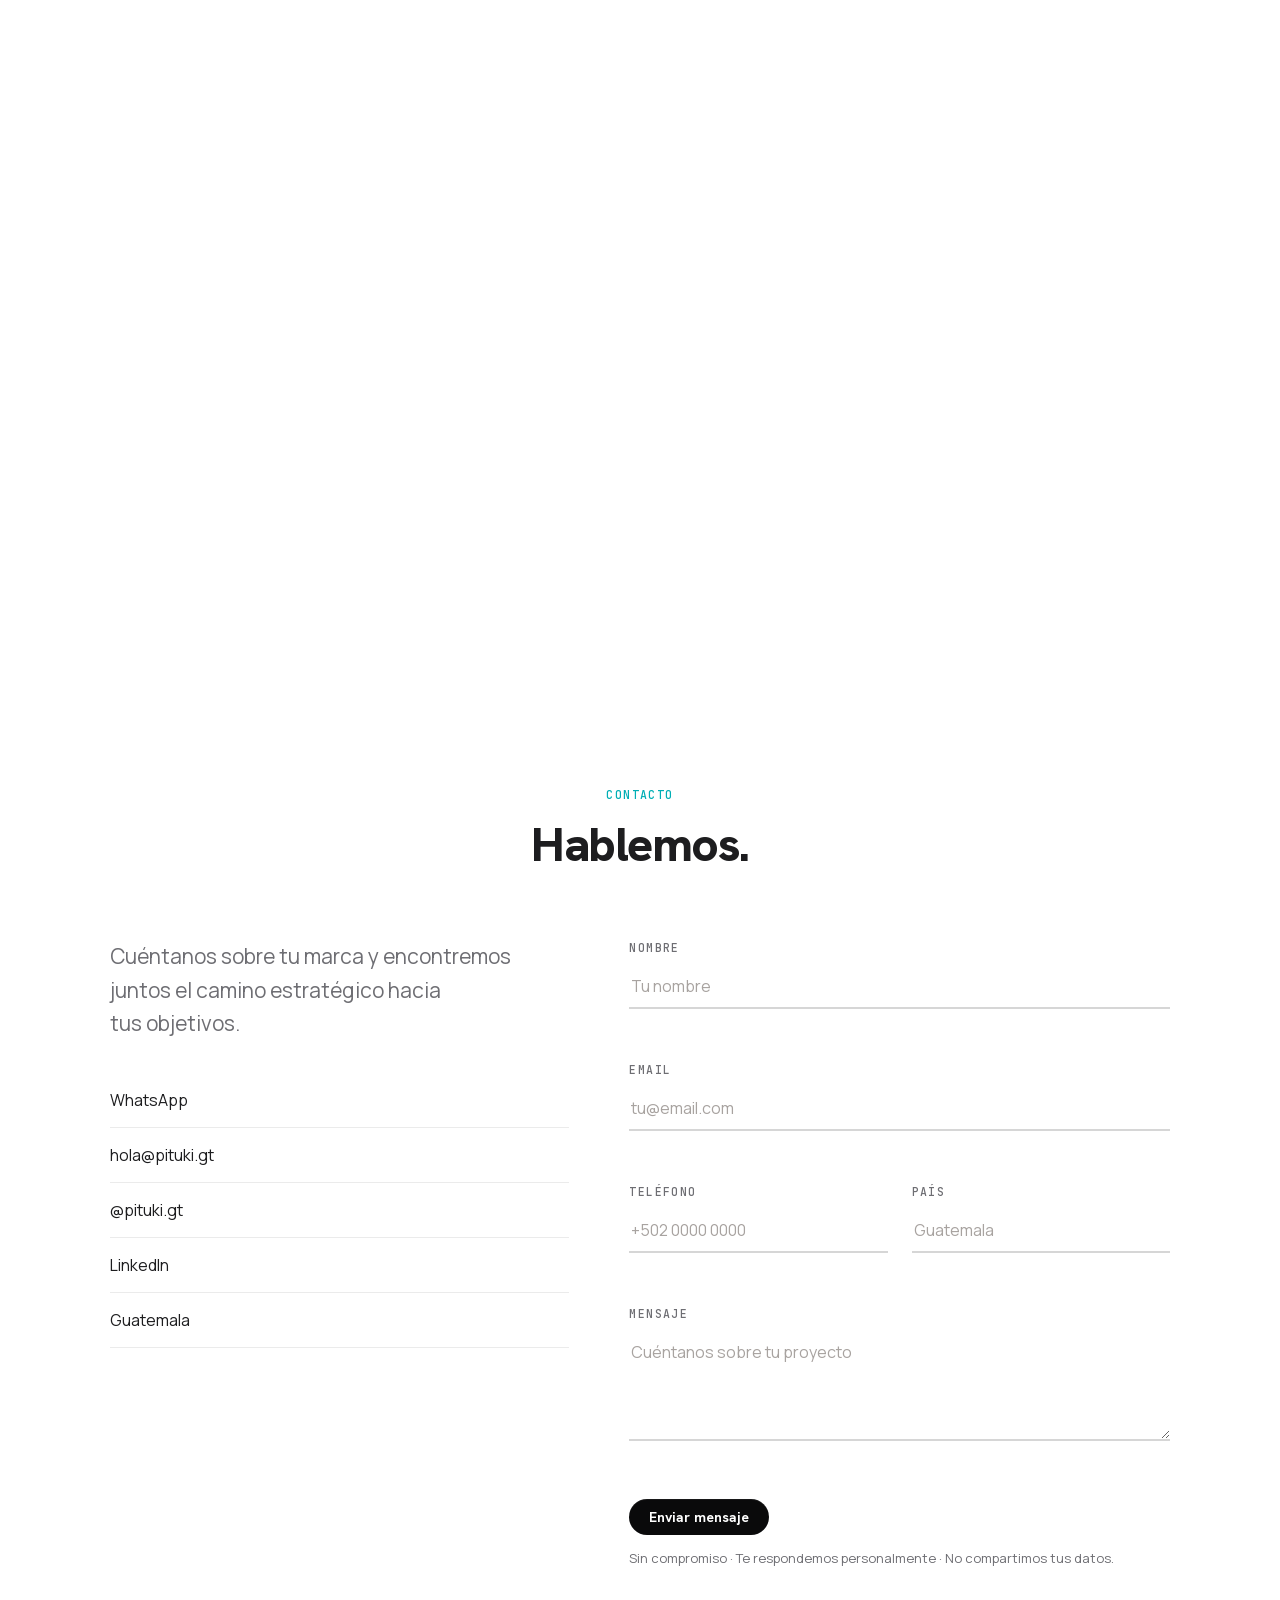
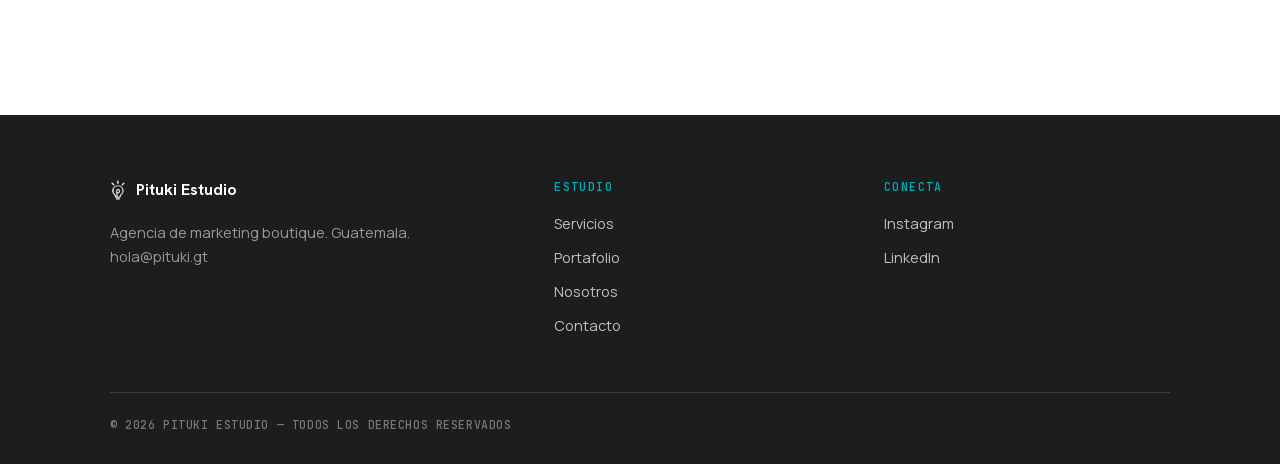
==== commit 17f26608: "CRO: microcopia de confianza en el formulario Refuerza el punto de conversion (formulario) reduciend" ====
--- a/index.html
+++ b/index.html
@@ -238,6 +238,7 @@
           <span class="field-error" data-for="cf-mensaje">Cuéntanos un poco sobre tu proyecto.</span>
         </div>
         <button type="submit" class="btn btn-primary">Enviar mensaje</button>
+        <p class="form-note">Sin compromiso · Te respondemos personalmente · No compartimos tus datos.</p>
         <p class="form-msg" role="status" aria-live="polite"></p>
       </form>
     </div>
--- a/css/styles.css
+++ b/css/styles.css
@@ -254,7 +254,8 @@
   .field-error{display:block; margin-top:8px; font-size:12.5px; color:#c0392b; min-height:1em;
     opacity:0; transform:translateY(-3px); transition:opacity .25s var(--ease), transform .25s var(--ease);}
   .field-group.invalid .field-error{opacity:1; transform:none;}
-  .form-msg{margin-top:20px; font-size:14.5px; line-height:1.5; opacity:0; transform:translateY(6px);
+  .form-note{margin-top:14px; font-size:13px; color:var(--muted); line-height:1.5;}
+  .form-msg{margin-top:16px; font-size:14.5px; line-height:1.5; opacity:0; transform:translateY(6px);
     transition:opacity .4s var(--ease), transform .4s var(--ease);}
   .form-msg.show{opacity:1; transform:none;}
   .form-msg.ok{color:var(--terracotta-deep);}
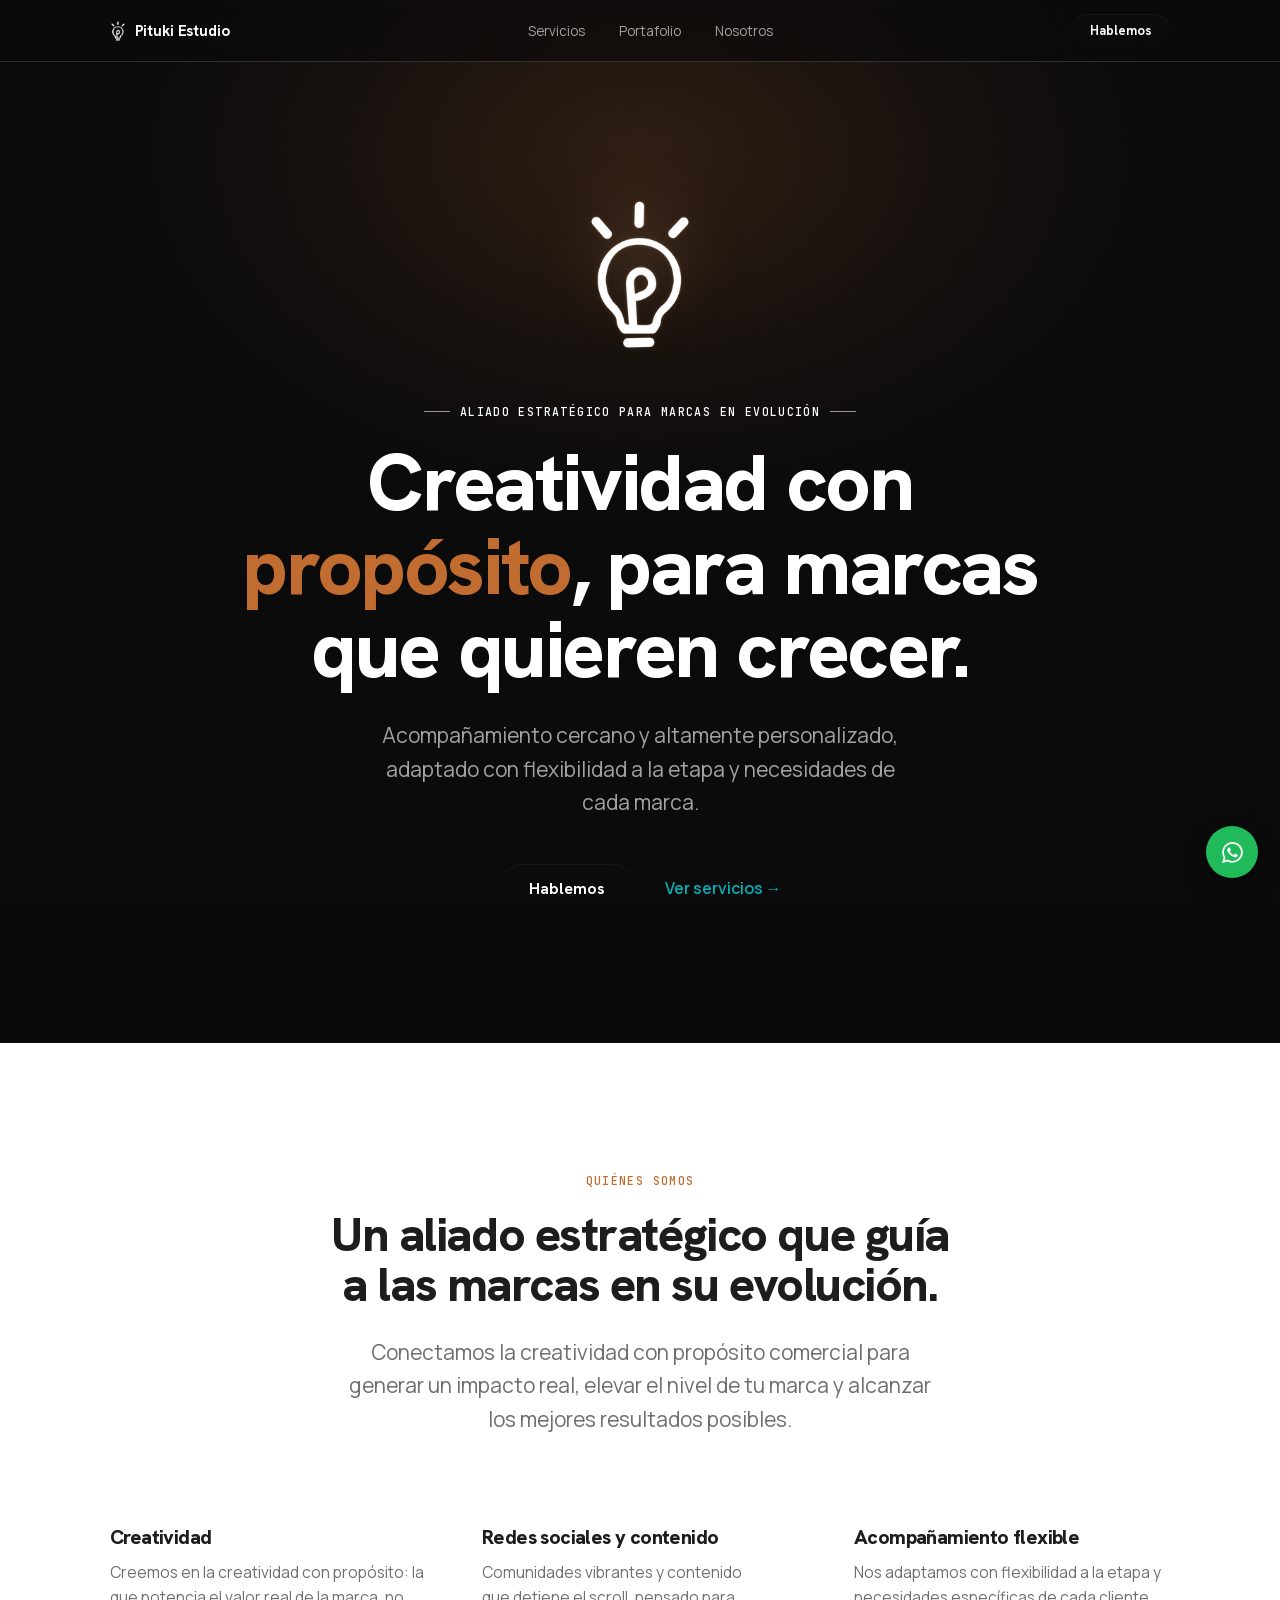
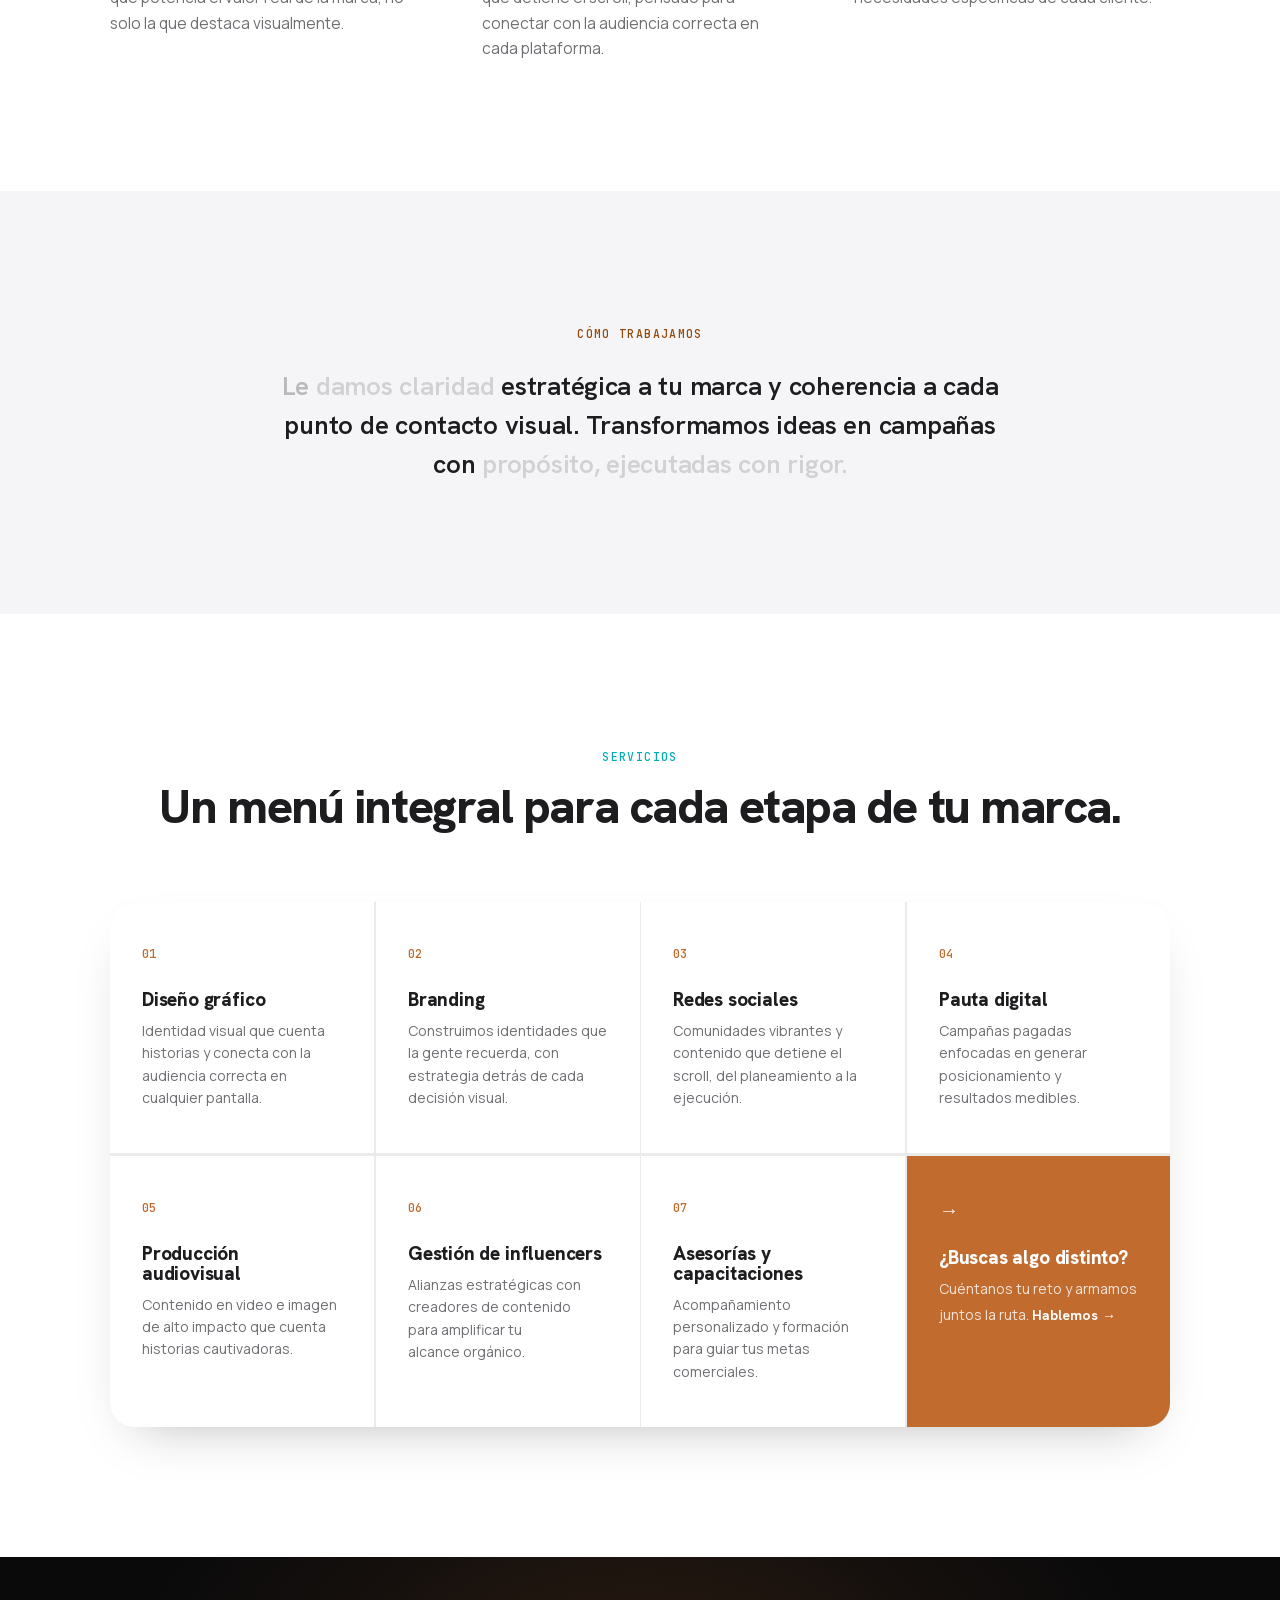
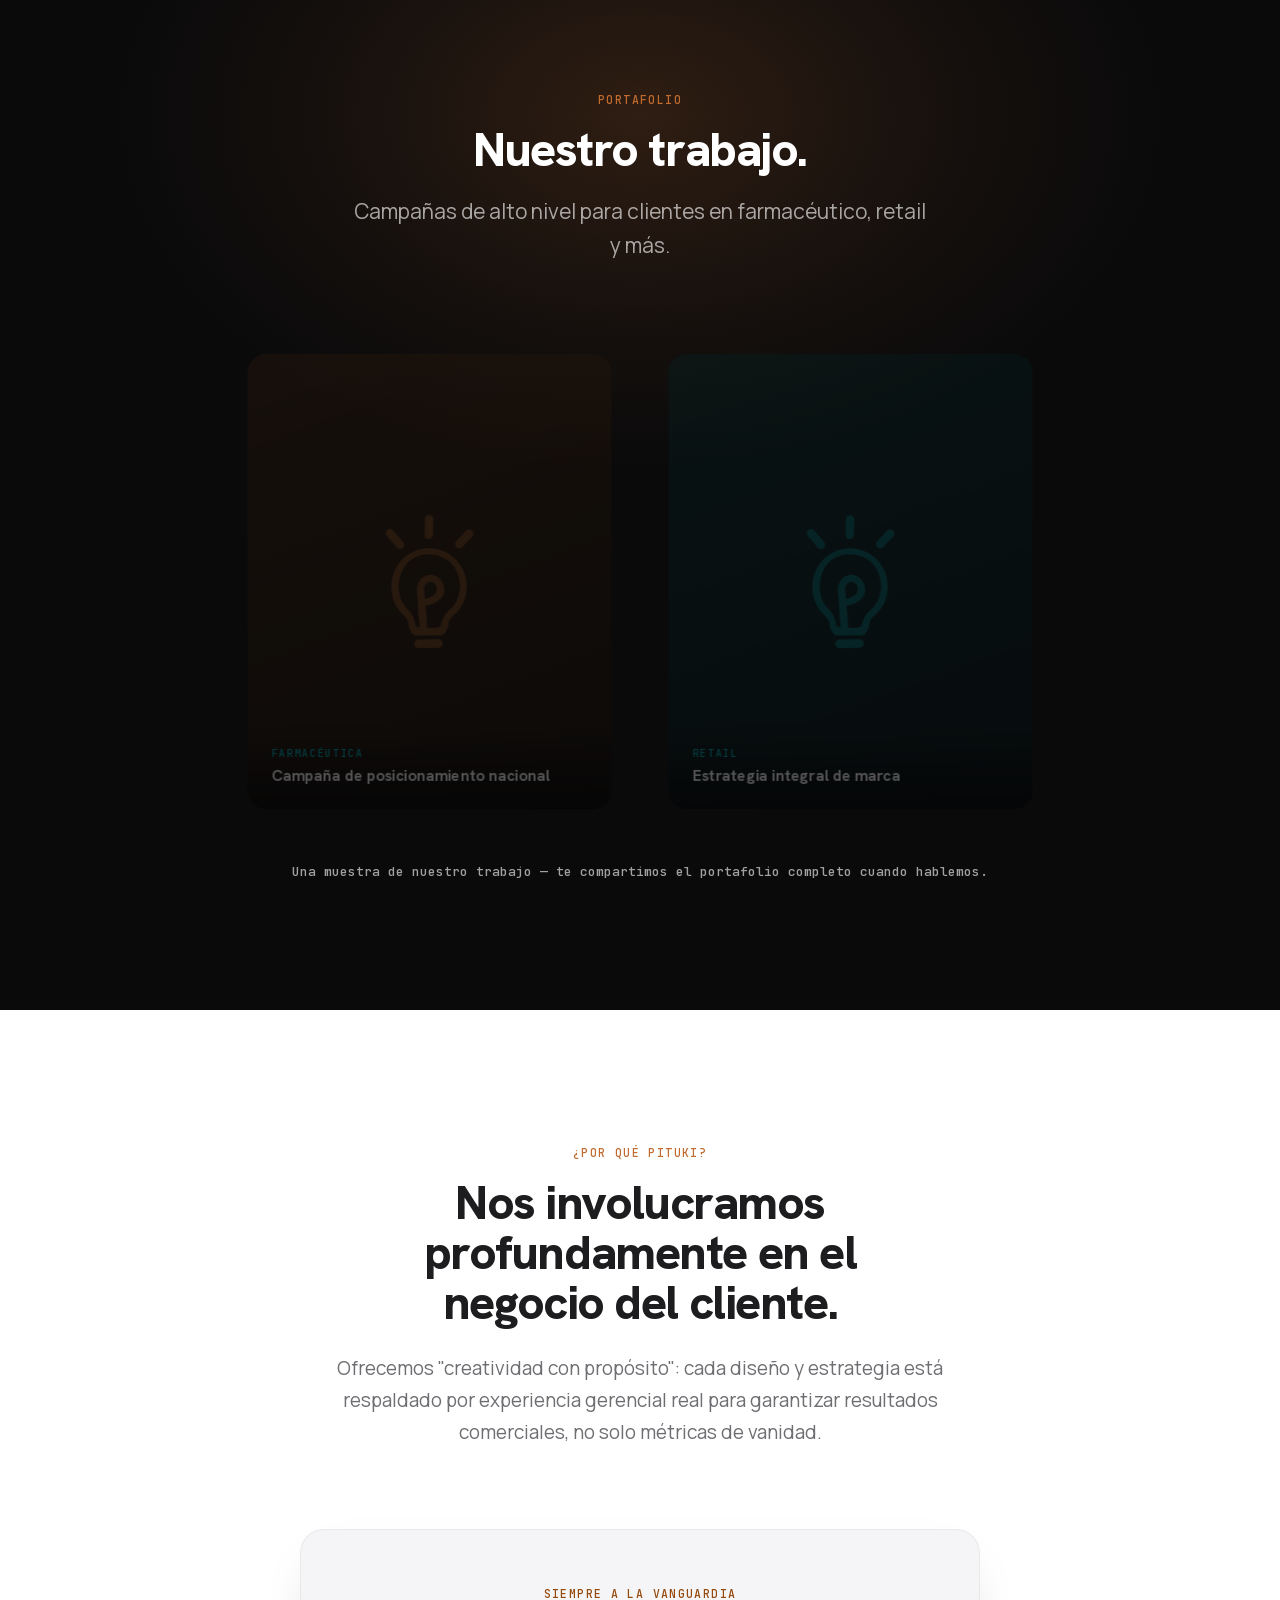
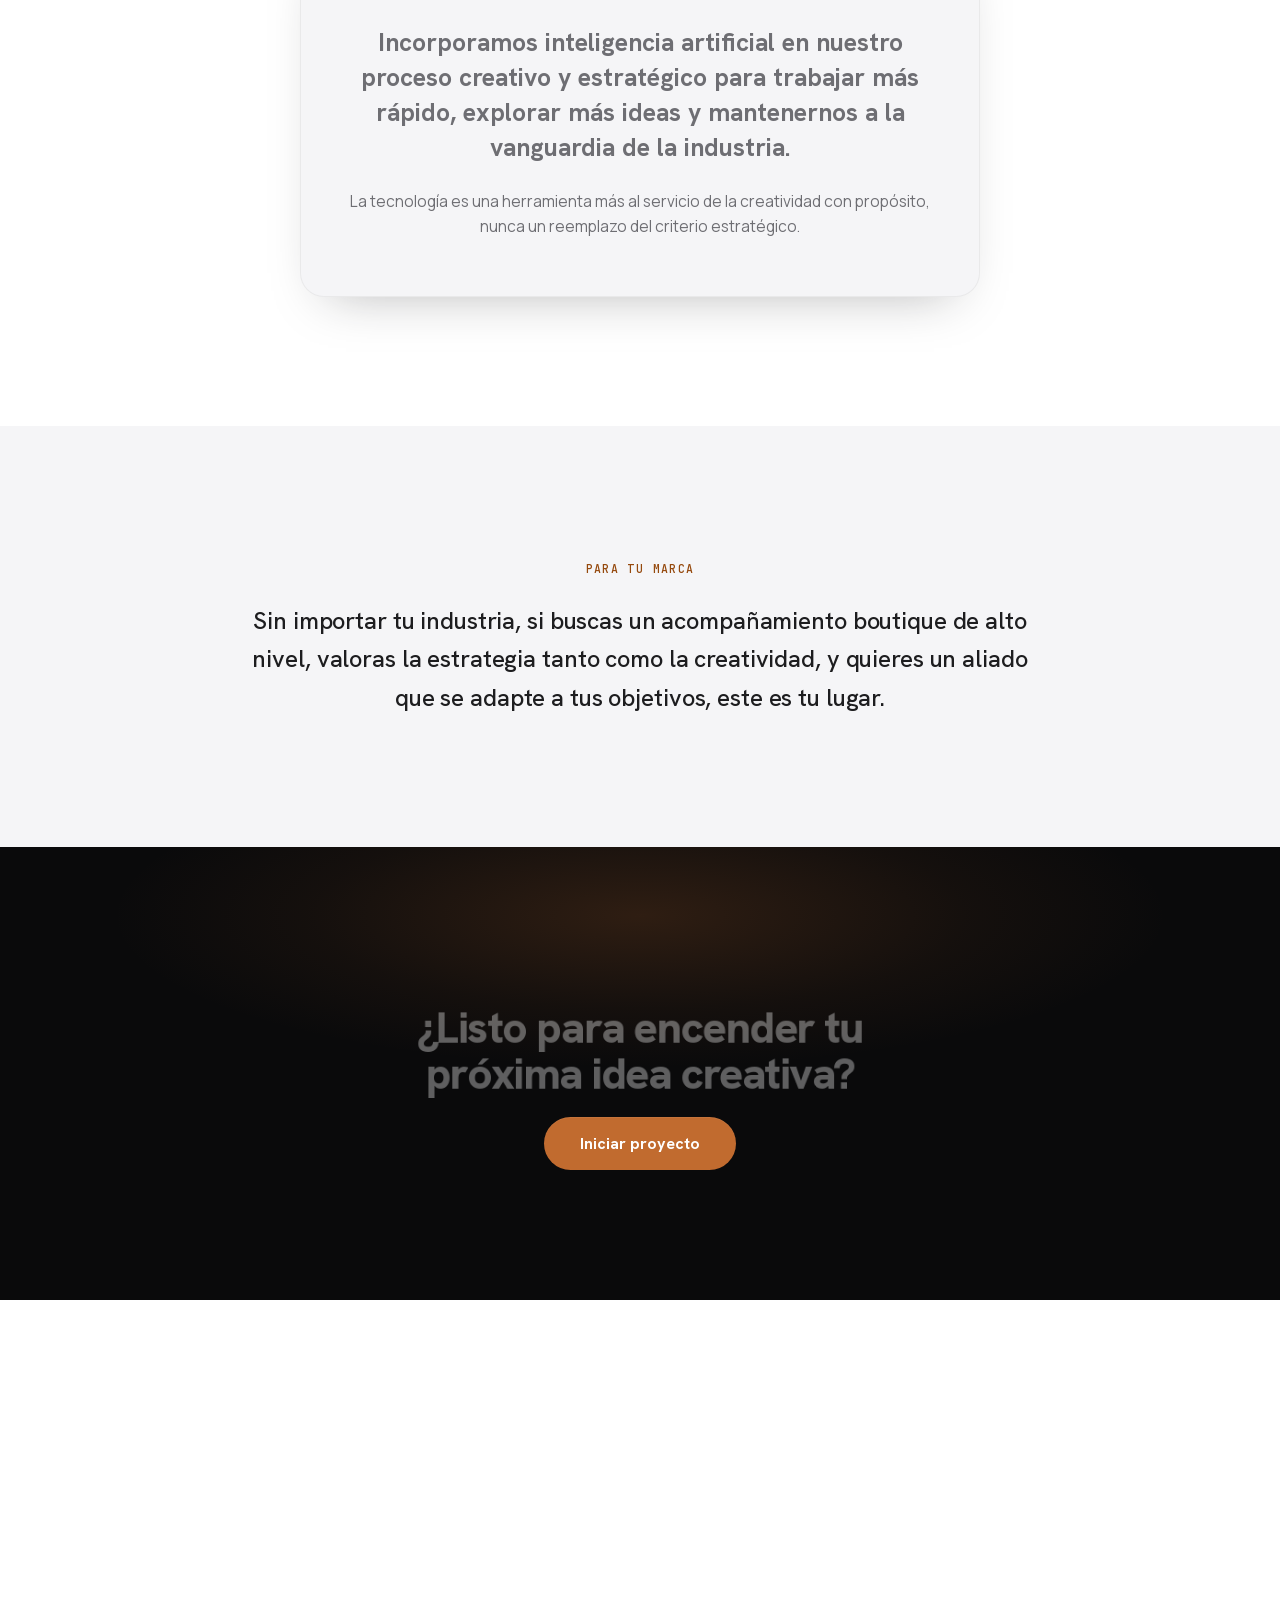
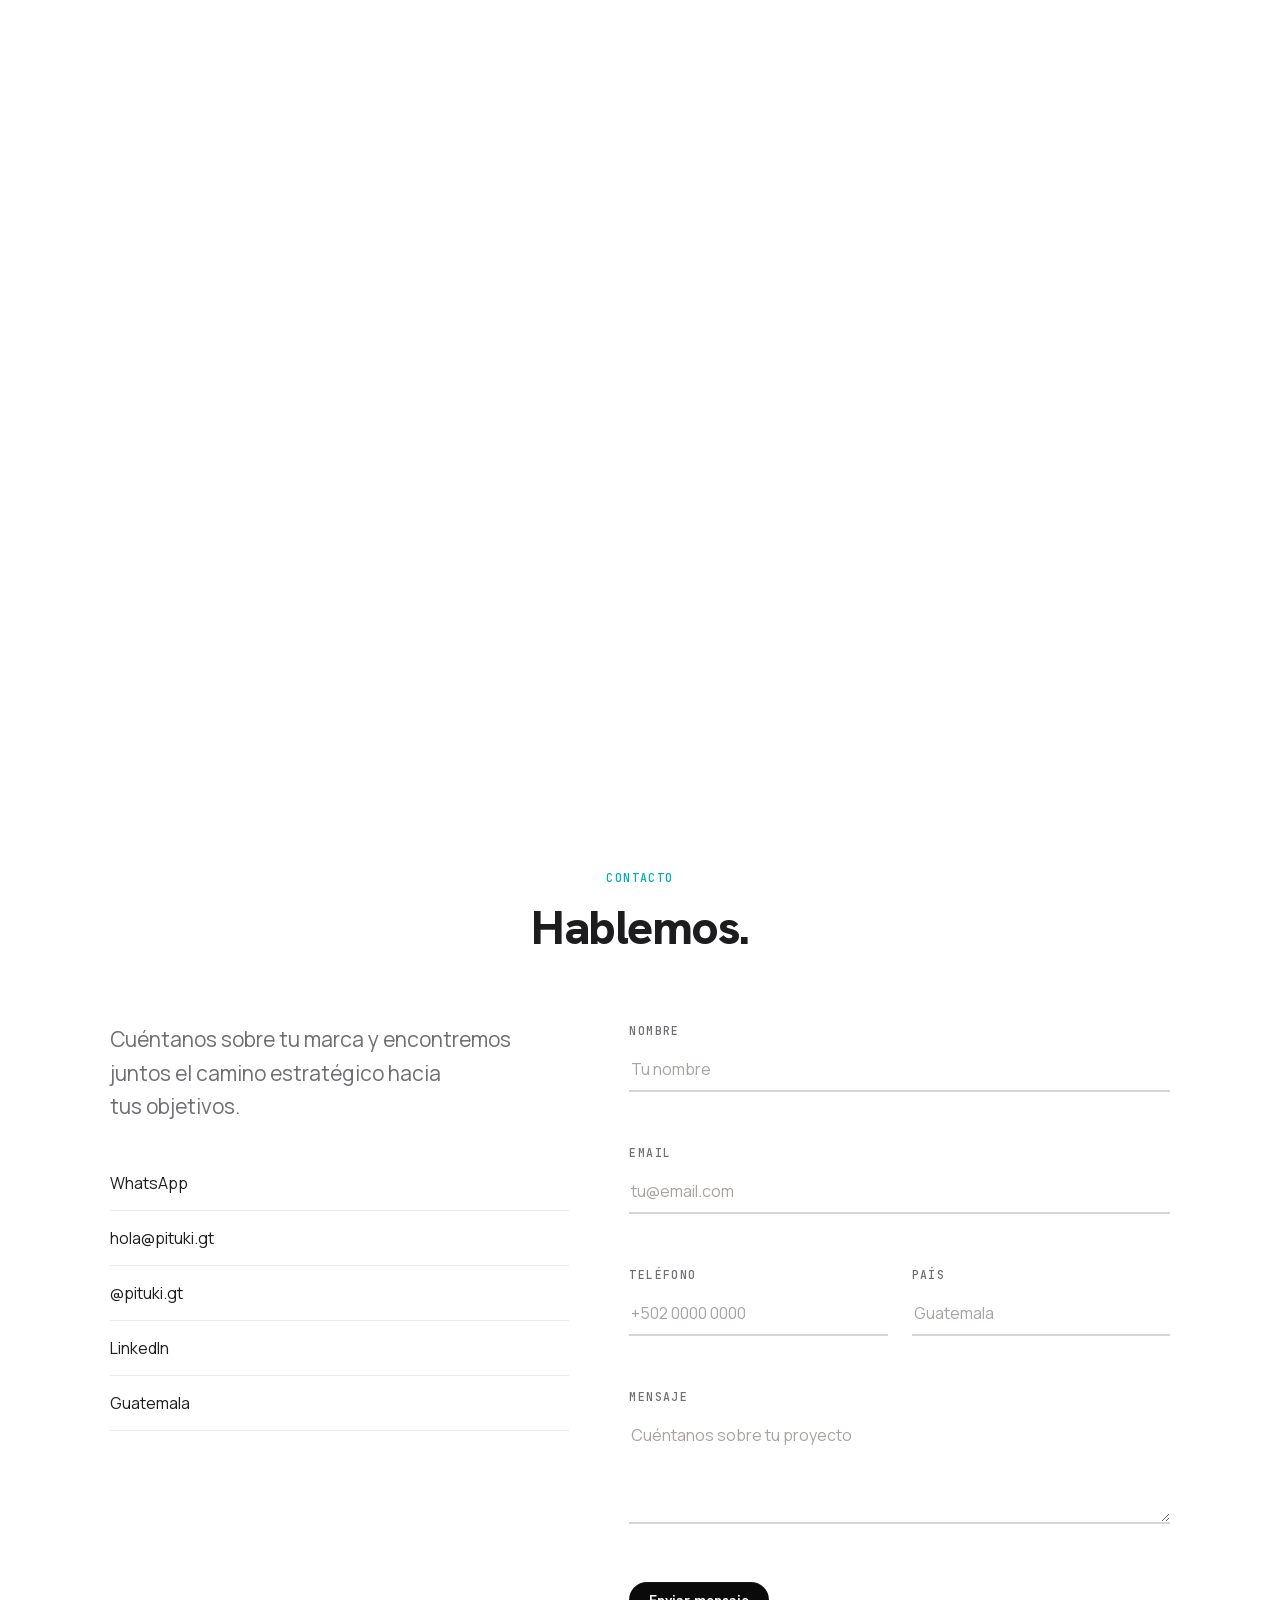
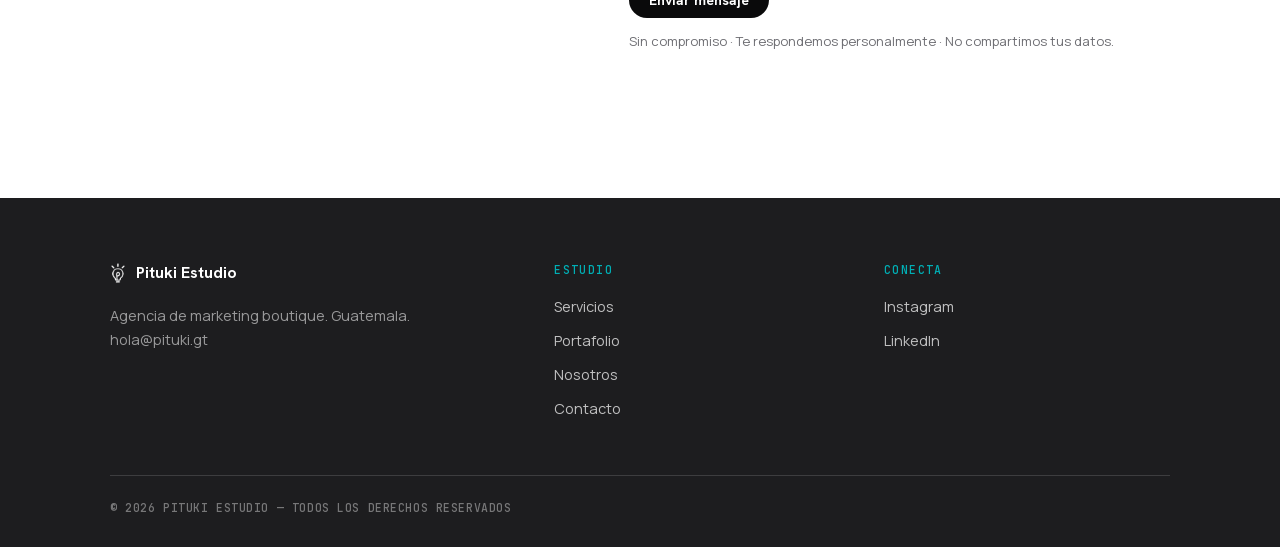
==== commit 63bb0bbd: "CRO: titular que aterriza el valor + nav "Hablemos" - Titular del hero (opcion A de la auditoria): "" ====
--- a/index.html
+++ b/index.html
@@ -71,7 +71,7 @@
       <a href="#portafolio">Portafolio</a>
       <a href="#nosotros">Nosotros</a>
     </div>
-    <a href="#contacto" class="btn btn-primary">Contacto</a>
+    <a href="#contacto" class="btn btn-primary">Hablemos</a>
   </div>
 </nav>
 
@@ -81,7 +81,7 @@
   <div class="wrap center hero-enter">
     <img class="icon-mark" src="[data-uri]" alt=""/>
     <div class="kicker label"><span class="rule"></span> ALIADO ESTRATÉGICO PARA MARCAS EN EVOLUCIÓN <span class="rule"></span></div>
-    <h1 class="h-hero">Creatividad con<br/><em>propósito</em>.</h1>
+    <h1 class="h-hero">Creatividad con <em>propósito</em>, para marcas que quieren crecer.</h1>
     <p class="sub center" style="margin-top:28px;">Acompañamiento cercano y altamente personalizado, adaptado con flexibilidad a la etapa y necesidades de cada marca.</p>
     <div class="hero-actions">
       <a href="#contacto" class="btn btn-primary" style="padding:14px 30px; font-size:16px;">Hablemos</a>
